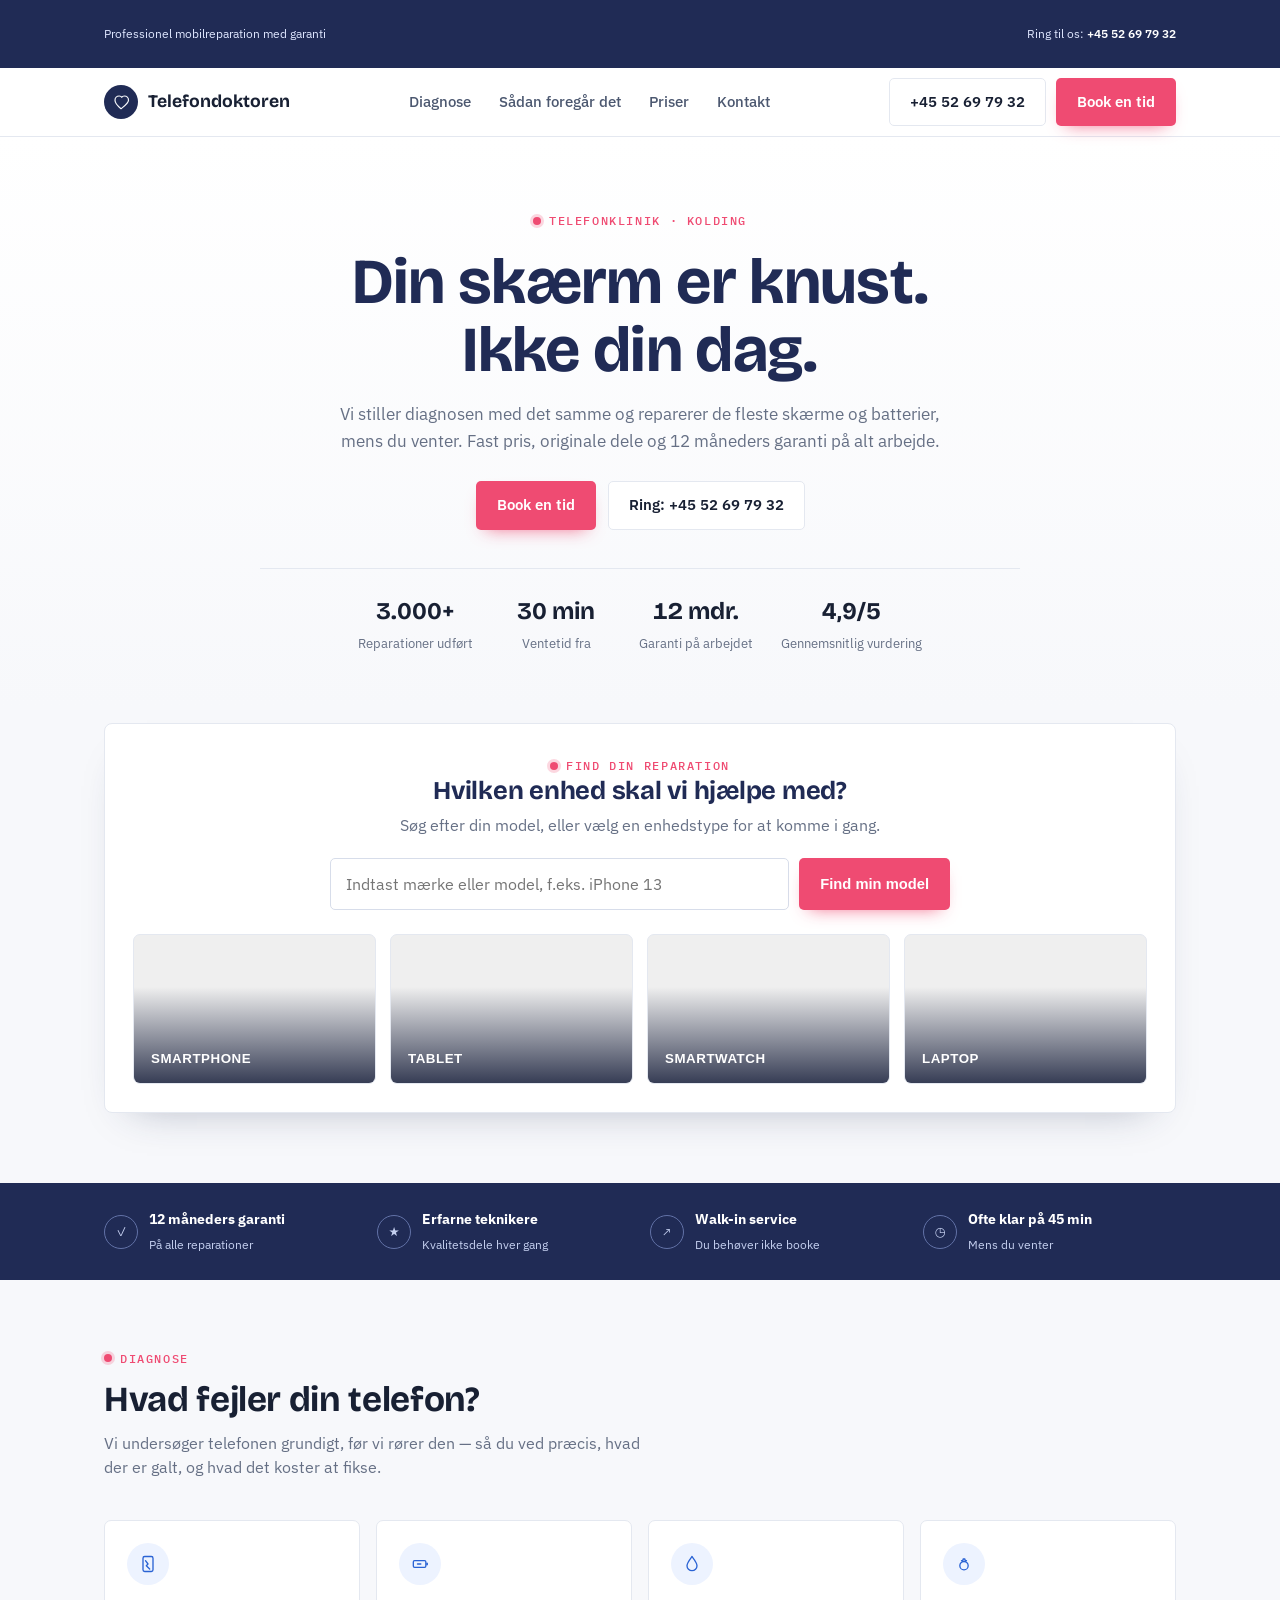
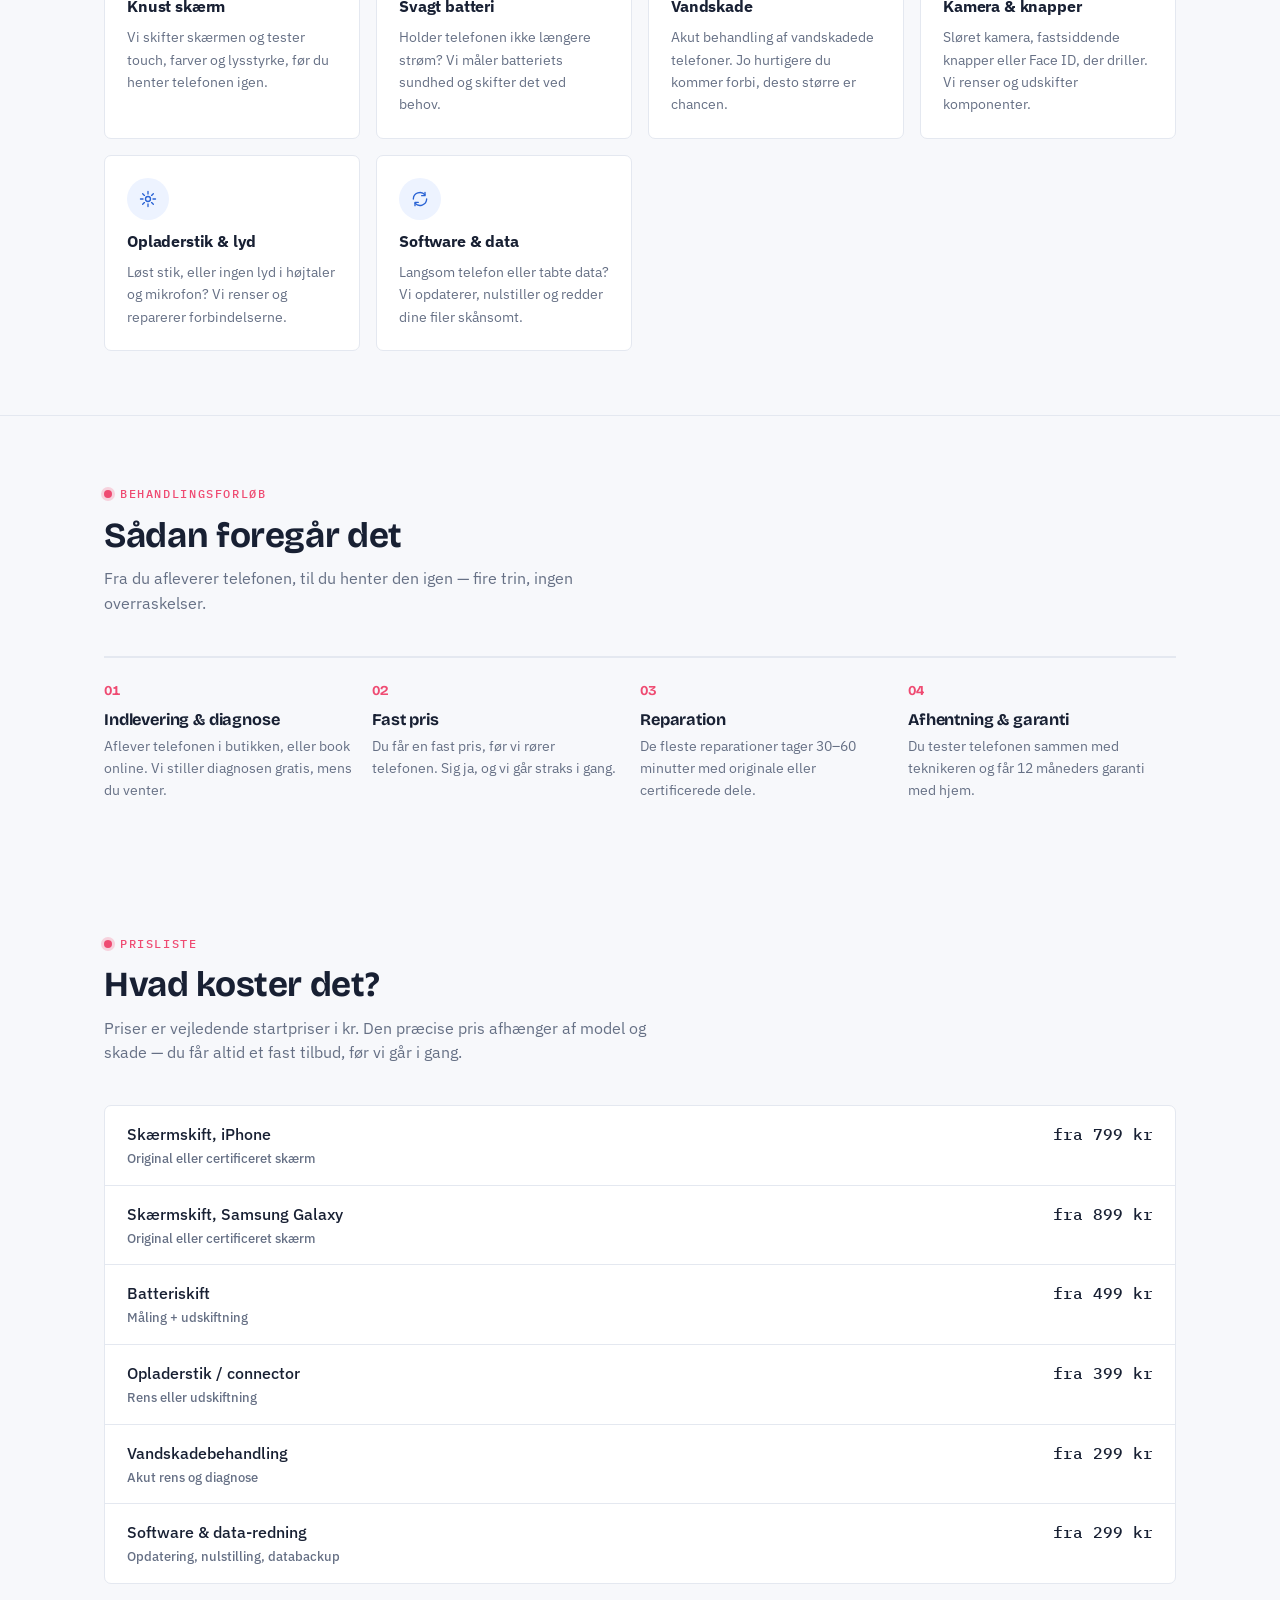
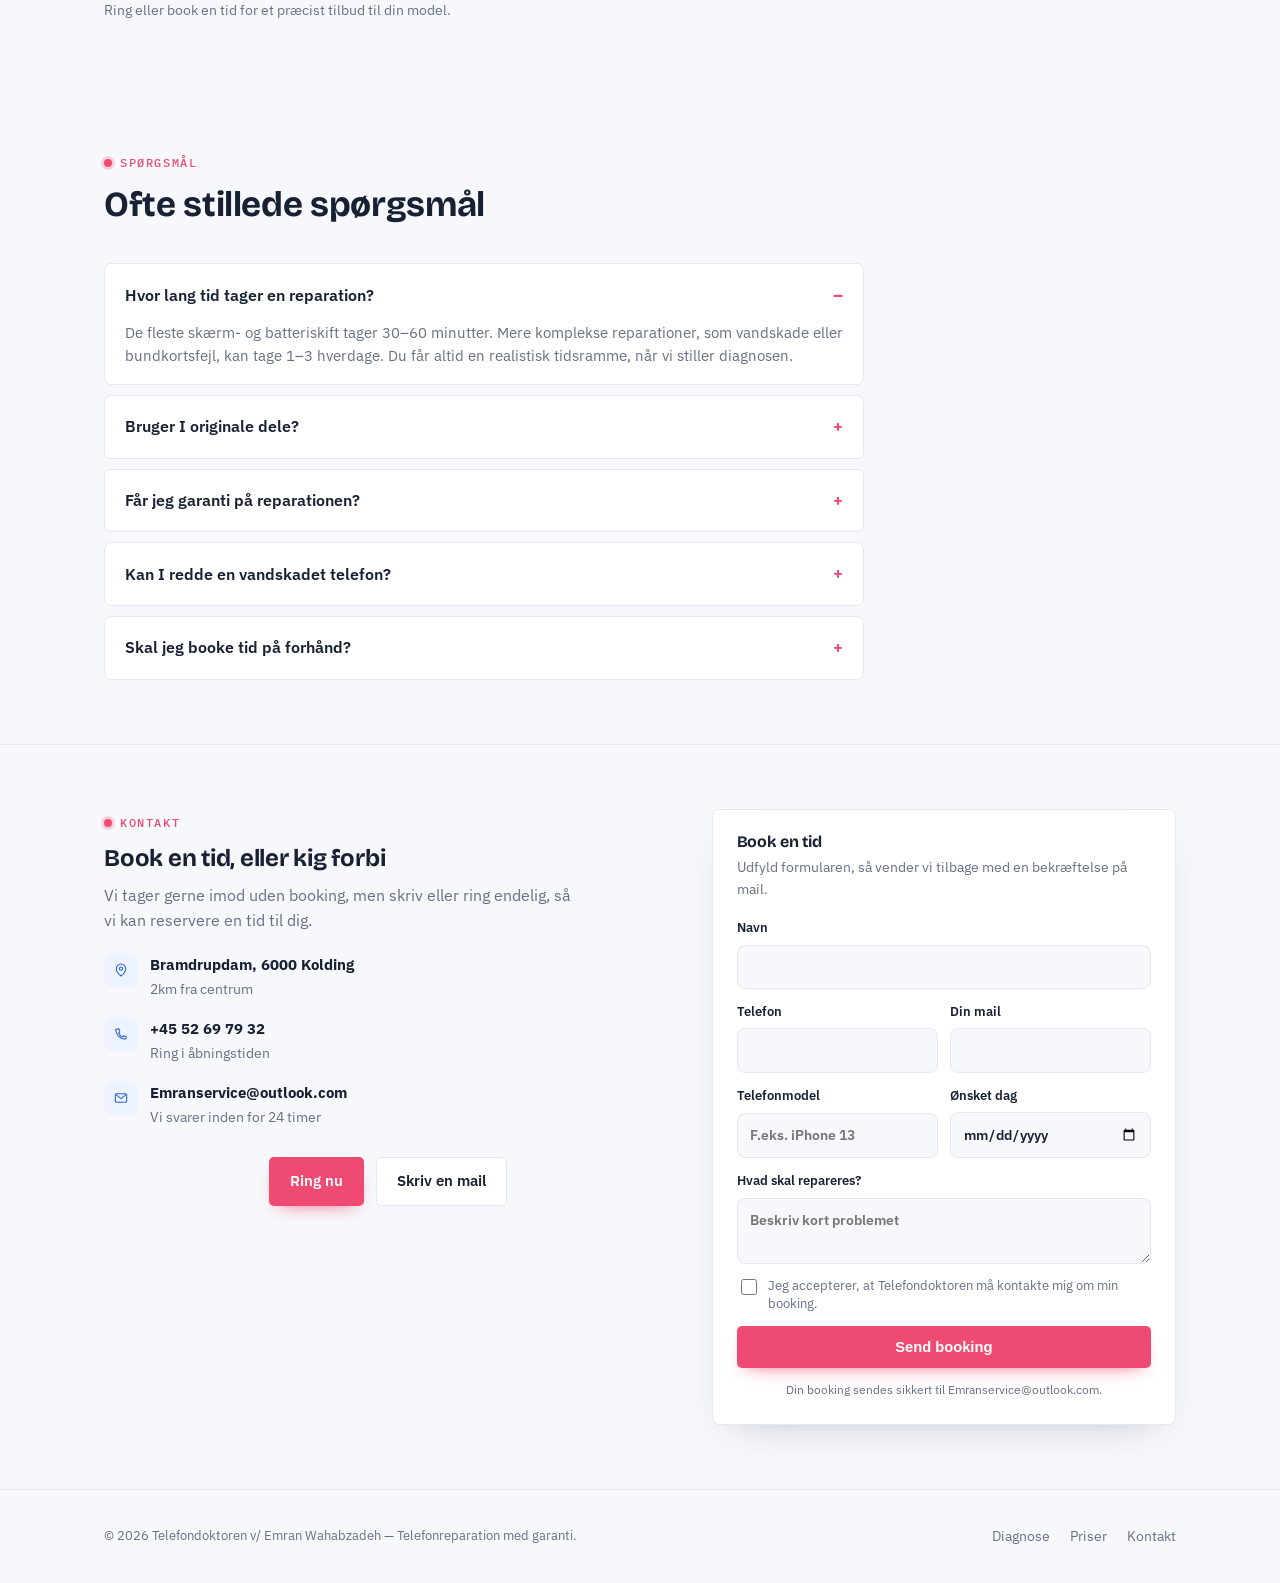
==== index.html @ 4d24a521 "Ny ændring" ====
<!doctype html>
<html lang="da">
<head>
<meta charset="UTF-8">
<meta name="viewport" content="width=device-width, initial-scale=1.0">
<title>Telefondoktoren</title>
<meta name="description" content="Telefonreparation i Kolding. Få repareret iPhone, Samsung og andre smartphones med garanti og hurtig service.">
<link rel="canonical" href="https://telefondoktoren.dk/">
<link rel="icon" type="image/svg+xml" href="/logo.svg">
<meta property="og:type" content="website">
<meta property="og:title" content="Telefondoktoren | Telefonreparation i Kolding">
<meta property="og:description" content="Hurtig og professionel telefonreparation i Kolding med garanti.">
<meta property="og:url" content="https://telefondoktoren.dk/">
<meta property="og:image" content="https://telefondoktoren.dk/logo.svg">
<script type="application/ld+json">
{
  "@context": "https://schema.org",
  "@type": "LocalBusiness",
  "name": "Telefondoktoren",
  "url": "https://telefondoktoren.dk/",
  "logo": "https://telefondoktoren.dk/logo.svg",
  "image": "https://telefondoktoren.dk/logo.svg",
  "telephone": "+45 52 69 79 32",
  "address": {
    "@type": "PostalAddress",
    "streetAddress": "Din Adresse 12",
    "postalCode": "6000",
    "addressLocality": "Kolding",
    "addressCountry": "DK"
  }
}
</script>
<style>
  @import url('https://fonts.googleapis.com/css2?family=Bricolage+Grotesque:opsz,wght@12..96,400..800&family=IBM+Plex+Sans:wght@400;500;600;700&family=IBM+Plex+Mono:wght@400;500&display=swap');

  :root{
    --paper:#F1F3EF;
    --paper-raised:#FFFFFF;
    --ink:#12181A;
    --ink-soft:#4E5B5A;
    --line:#D7DCD6;
    --accent:#D94D3A;
    --accent-ink:#FFFFFF;
    --mint:#2F7A66;
    --mint-soft:#E3EFE9;
    --shadow: 0 1px 2px rgba(18,24,26,0.06), 0 8px 24px -12px rgba(18,24,26,0.18);
  }
  @media (prefers-color-scheme: dark){
    :root:not([data-theme="light"]){
      --paper:#10151A;
      --paper-raised:#171E23;
      --ink:#ECEFEA;
      --ink-soft:#A9B3AF;
      --line:#2A3339;
      --accent:#FF6A54;
      --accent-ink:#171E23;
      --mint:#59C8A6;
      --mint-soft:#17302A;
      --shadow: 0 1px 2px rgba(0,0,0,0.3), 0 10px 28px -14px rgba(0,0,0,0.6);
    }
  }
  :root[data-theme="dark"]{
    --paper:#10151A;
    --paper-raised:#171E23;
    --ink:#ECEFEA;
    --ink-soft:#A9B3AF;
    --line:#2A3339;
    --accent:#FF6A54;
    --accent-ink:#171E23;
    --mint:#59C8A6;
    --mint-soft:#17302A;
    --shadow: 0 1px 2px rgba(0,0,0,0.3), 0 10px 28px -14px rgba(0,0,0,0.6);
  }

  *{box-sizing:border-box;}
  html, body{ margin:0; padding:0; }
  body{
    background:var(--paper);
    color:var(--ink);
    font-family:'IBM Plex Sans', system-ui, sans-serif;
    line-height:1.55;
    -webkit-font-smoothing:antialiased;
    scroll-behavior:smooth;
    overflow-x:hidden;
  }
  @media (prefers-reduced-motion: reduce){
    body{ scroll-behavior:auto; }
  }
  h1,h2,h3{
    font-family:'Bricolage Grotesque', system-ui, sans-serif;
    line-height:1.06;
    letter-spacing:-0.01em;
    text-wrap:balance;
    margin:0;
  }
  p{margin:0;}
  a{color:inherit;}
  img{max-width:100%;}
  .mono{ font-family:'IBM Plex Mono', ui-monospace, monospace; font-variant-numeric: tabular-nums; }
  .wrap{
    max-width:1120px;
    margin:0 auto;
    padding-inline:24px;
  }
  section{ scroll-margin-top: 76px; }
  .eyebrow{
    display:inline-flex;
    align-items:center;
    gap:8px;
    font-family:'IBM Plex Mono', monospace;
    font-size:0.72rem;
    letter-spacing:0.14em;
    text-transform:uppercase;
    color:var(--accent);
    font-weight:500;
  }
  .eyebrow::before{
    content:"";
    width:8px;height:8px;border-radius:50%;
    background:var(--accent);
    box-shadow:0 0 0 3px color-mix(in srgb, var(--accent) 22%, transparent);
  }

  /* ---------- header ---------- */
  .site-header{
    position:sticky;
    top:0;
    z-index:50;
    background:color-mix(in srgb, var(--paper) 86%, transparent);
    backdrop-filter:blur(10px);
    border-bottom:1px solid var(--line);
  }
  .site-header .wrap{
    display:flex;
    align-items:center;
    justify-content:space-between;
    height:68px;
    gap:16px;
  }
  .brand{
    display:flex;
    align-items:center;
    gap:10px;
    font-family:'Bricolage Grotesque', sans-serif;
    font-weight:700;
    font-size:1.1rem;
    text-decoration:none;
    color:var(--ink);
    white-space:nowrap;
  }
  .brand-mark{
    width:34px;height:34px;
    border-radius:9px;
    background:var(--ink);
    color:var(--paper);
    display:flex;align-items:center;justify-content:center;
    flex:none;
  }
  @media (prefers-color-scheme:dark){ :root:not([data-theme="light"]) .brand-mark{ background:var(--accent); color:var(--accent-ink);} }
  :root[data-theme="dark"] .brand-mark{ background:var(--accent); color:var(--accent-ink); }
  nav.primary-nav{
    display:flex;
    align-items:center;
    gap:28px;
  }
  nav.primary-nav a{
    text-decoration:none;
    font-size:0.92rem;
    font-weight:500;
    color:var(--ink-soft);
  }
  nav.primary-nav a:hover{ color:var(--ink); }
  .header-actions{ display:flex; align-items:center; gap:10px; }
  .btn{
    display:inline-flex;
    align-items:center;
    gap:8px;
    padding:10px 18px;
    border-radius:8px;
    font-weight:600;
    font-size:0.92rem;
    text-decoration:none;
    border:1px solid transparent;
    cursor:pointer;
    white-space:nowrap;
  }
  .btn:focus-visible{ outline:2px solid var(--accent); outline-offset:2px; }
  .btn-primary{ background:var(--accent); color:var(--accent-ink); }
  .btn-primary:hover{ filter:brightness(1.06); }
  .btn-ghost{ background:transparent; color:var(--ink); border-color:var(--line); }
  .btn-ghost:hover{ border-color:var(--ink-soft); }
  .menu-toggle{
    display:none;
    background:none;border:1px solid var(--line);border-radius:8px;
    width:40px;height:40px;
    align-items:center;justify-content:center;
    color:var(--ink);
    cursor:pointer;
  }

  /* ---------- hero ---------- */
  .hero{
    padding-block: 72px 56px;
  }
  .hero .wrap{
    display:grid;
    grid-template-columns: 1.1fr 0.9fr;
    gap:56px;
    align-items:center;
  }
  .hero h1{ font-size:clamp(2.1rem, 4vw + 0.8rem, 3.3rem); margin-block:16px 18px; }
  .hero .lede{ font-size:1.08rem; color:var(--ink-soft); max-width:46ch; }
  .hero-cta{ display:flex; flex-wrap:wrap; gap:12px; margin-top:26px; }
  .stat-row{
    display:flex;
    flex-wrap:wrap;
    gap:28px;
    margin-top:38px;
    padding-top:24px;
    border-top:1px solid var(--line);
  }
  .stat{ min-width:110px; }
  .stat b{
    display:block;
    font-family:'Bricolage Grotesque', sans-serif;
    font-size:1.5rem;
    font-weight:700;
  }
  .stat span{ font-size:0.82rem; color:var(--ink-soft); }

  /* ticket card */
  .ticket{
    background:var(--paper-raised);
    border:1px solid var(--line);
    border-radius:14px;
    box-shadow:var(--shadow);
    padding:22px 22px 18px;
    position:relative;
    max-width:360px;
    margin-inline:auto;
  }
  .ticket::before, .ticket::after{
    content:"";
    position:absolute;
    width:20px;height:20px;
    border-radius:50%;
    background:var(--paper);
    top:50%; transform:translateY(-50%);
  }
  .ticket::before{ left:-10px; }
  .ticket::after{ right:-10px; }
  .ticket-head{
    display:flex; justify-content:space-between; align-items:baseline;
    padding-bottom:12px; margin-bottom:14px;
    border-bottom:1px dashed var(--line);
  }
  .ticket-head b{ font-family:'Bricolage Grotesque', sans-serif; font-size:1rem; }
  .ticket-head span{ font-size:0.74rem; color:var(--ink-soft); }
  .ticket-row{
    display:flex; justify-content:space-between; gap:12px;
    padding:7px 0;
    font-size:0.88rem;
  }
  .ticket-row + .ticket-row{ border-top:1px solid var(--line); }
  .ticket-row .k{ color:var(--ink-soft); }
  .ticket-row .v{ font-weight:600; text-align:right; }
  .status-pill{
    display:inline-flex; align-items:center; gap:6px;
    background:var(--mint-soft); color:var(--mint);
    padding:3px 10px; border-radius:999px;
    font-size:0.78rem; font-weight:600;
  }
  .status-pill::before{ content:""; width:6px;height:6px;border-radius:50%;background:var(--mint); }
  .ticket-price{
    margin-top:14px; padding-top:14px; border-top:1px solid var(--line);
    display:flex; justify-content:space-between; align-items:baseline;
  }
  .ticket-price b{ font-size:1.4rem; font-family:'IBM Plex Mono', monospace; }

  .pulse-divider{ display:block; width:100%; height:40px; margin-block:8px; color:var(--line); }
  .pulse-divider path{ stroke:var(--accent); }
  @media (prefers-reduced-motion: no-preference){
    .pulse-divider path{
      stroke-dasharray: 900;
      stroke-dashoffset: 900;
      animation: draw 2.2s ease-out forwards;
    }
  }
  @keyframes draw{ to{ stroke-dashoffset:0; } }

  /* ---------- generic section chrome ---------- */
  .section-head{
    max-width:56ch;
    margin-bottom:40px;
  }
  .section-head h2{ font-size:clamp(1.6rem, 2vw + 1rem, 2.2rem); margin-top:12px; }
  .section-head p{ color:var(--ink-soft); margin-top:12px; font-size:1rem; }
  section{ padding-block:64px; }
  .band{ border-top:1px solid var(--line); }

  /* ---------- services ---------- */
  .service-grid{
    display:grid;
    grid-template-columns:repeat(auto-fill, minmax(240px, 1fr));
    gap:16px;
  }
  .service-card{
    background:var(--paper-raised);
    border:1px solid var(--line);
    border-radius:12px;
    padding:22px;
    display:flex;
    flex-direction:column;
    gap:12px;
  }
  .service-icon{
    width:42px;height:42px;
    border-radius:10px;
    background:var(--mint-soft);
    color:var(--mint);
    display:flex;align-items:center;justify-content:center;
    flex:none;
  }
  .service-card h3{ font-size:1.02rem; font-weight:700; font-family:'IBM Plex Sans', sans-serif;}
  .service-card p{ font-size:0.9rem; color:var(--ink-soft); }

  /* ---------- process ---------- */
  .process-list{
    display:grid;
    grid-template-columns:repeat(4, 1fr);
    gap:0;
    counter-reset:step;
  }
  .process-step{
    padding:22px 20px 0 0;
    border-top:2px solid var(--line);
    position:relative;
  }
  .process-step .num{
    font-family:'Bricolage Grotesque', sans-serif;
    font-size:0.85rem;
    color:var(--accent);
    font-weight:700;
    display:block;
    margin-bottom:10px;
  }
  .process-step h3{ font-size:1.02rem; margin-bottom:8px; }
  .process-step p{ font-size:0.88rem; color:var(--ink-soft); }

  /* ---------- pricing ---------- */
  .price-table{
    background:var(--paper-raised);
    border:1px solid var(--line);
    border-radius:14px;
    overflow:hidden;
  }
  .price-table .row{
    display:flex; justify-content:space-between; gap:16px;
    padding:16px 22px;
    align-items:baseline;
  }
  .price-table .row + .row{ border-top:1px solid var(--line); }
  .price-table .row .label{ font-weight:500; }
  .price-table .row .sub{ display:block; font-size:0.8rem; color:var(--ink-soft); margin-top:2px; }
  .price-table .row .price{ font-family:'IBM Plex Mono', monospace; font-weight:500; white-space:nowrap; }
  .price-note{ font-size:0.86rem; color:var(--ink-soft); margin-top:16px; }

  /* ---------- reviews ---------- */
  .review-grid{
    display:grid;
    grid-template-columns:repeat(auto-fit, minmax(260px, 1fr));
    gap:16px;
  }
  .review-card{
    background:var(--paper-raised);
    border:1px solid var(--line);
    border-left:3px solid var(--accent);
    border-radius:10px;
    padding:20px;
  }
  .review-stars{ color:var(--accent); font-size:0.85rem; letter-spacing:2px; margin-bottom:10px; }
  .review-card p.quote{ font-size:0.95rem; }
  .review-by{ display:block; margin-top:14px; font-size:0.82rem; color:var(--ink-soft); font-family:'IBM Plex Mono', monospace; }

  /* ---------- faq ---------- */
  .faq-list{ display:flex; flex-direction:column; gap:10px; max-width:760px; }
  details{
    background:var(--paper-raised);
    border:1px solid var(--line);
    border-radius:10px;
    padding:16px 20px;
  }
  summary{
    cursor:pointer;
    font-weight:600;
    list-style:none;
    display:flex;
    justify-content:space-between;
    align-items:center;
    gap:12px;
  }
  summary::-webkit-details-marker{ display:none; }
  summary::after{
    content:"+";
    font-family:'Bricolage Grotesque', sans-serif;
    font-size:1.2rem;
    color:var(--accent);
    flex:none;
  }
  details[open] summary::after{ content:"–"; }
  details p{ margin-top:12px; color:var(--ink-soft); font-size:0.92rem; }

  /* ---------- contact ---------- */
  .contact-grid{
    display:grid;
    grid-template-columns:1.1fr 0.9fr;
    gap:40px;
  }
  .info-list{ display:flex; flex-direction:column; gap:16px; margin-top:20px; }
  .info-item{ display:flex; gap:12px; align-items:flex-start; }
  .info-item .ico{ width:34px;height:34px;border-radius:8px;background:var(--mint-soft);color:var(--mint);display:flex;align-items:center;justify-content:center;flex:none; }
  .info-item b{ display:block; font-size:0.94rem; }
  .info-item span{ font-size:0.88rem; color:var(--ink-soft); }
  .hours-card{
    background:var(--paper-raised);
    border:1px solid var(--line);
    border-radius:14px;
    padding:24px;
  }
  .hours-card h3{ font-size:1rem; margin-bottom:16px; }
  .hours-row{ display:flex; justify-content:space-between; padding:8px 0; font-size:0.92rem; }
  .hours-row + .hours-row{ border-top:1px solid var(--line); }
  .hours-row .d{ color:var(--ink-soft); }
  .hours-row .t{ font-family:'IBM Plex Mono', monospace; }
  .booking-card{
    background:var(--paper-raised);
    border:1px solid var(--line);
    border-radius:14px;
    padding:24px;
    box-shadow:var(--shadow);
  }
  .booking-card h3{ font-size:1rem; margin-bottom:6px; }
  .booking-card > p{ color:var(--ink-soft); font-size:0.88rem; margin-bottom:18px; }
  .booking-form{ display:grid; gap:13px; }
  .booking-form label{ display:grid; gap:6px; font-size:0.82rem; font-weight:600; }
  .booking-form input,
  .booking-form select,
  .booking-form textarea{
    width:100%;
    border:1px solid var(--line);
    border-radius:8px;
    background:var(--paper);
    color:var(--ink);
    font:inherit;
    font-size:0.9rem;
    padding:10px 12px;
  }d
  .booking-form textarea{ min-height:82px; resize:vertical; }
  .booking-form input:focus,
  .booking-form select:focus,
  .booking-form textarea:focus{ outline:2px solid var(--accent); outline-offset:1px; }
  .booking-form .form-row{ display:grid; grid-template-columns:1fr 1fr; gap:12px; }
  .booking-form .consent{ display:flex; grid-template-columns:none; align-items:flex-start; gap:8px; font-weight:400; color:var(--ink-soft); line-height:1.35; }
  .booking-form .consent input{ width:16px; height:16px; margin-top:2px; flex:none; accent-color:var(--accent); }
  .booking-form .btn{ justify-content:center; width:100%; }
  .booking-note{ font-size:0.76rem; color:var(--ink-soft); text-align:center; }

  /* ---------- footer ---------- */
  .site-footer{
    border-top:1px solid var(--line);
    padding-block:36px;
  }
  .site-footer .wrap{
    display:flex; justify-content:space-between; align-items:center; gap:16px; flex-wrap:wrap;
  }
  .footer-note{ font-size:0.82rem; color:var(--ink-soft); }
  .footer-links{ display:flex; gap:20px; }
  .footer-links a{ font-size:0.85rem; text-decoration:none; color:var(--ink-soft); }
  .footer-links a:hover{ color:var(--ink); }

  /* ---------- responsive ---------- */
  @media (max-width: 880px){
    nav.primary-nav{ display:none; }
    .menu-toggle{ display:flex; }
    .header-actions .btn-ghost{ display:none; }
    .hero .wrap{ grid-template-columns:1fr; }
    .ticket{ max-width:420px; }
    .process-list{ grid-template-columns:repeat(2, 1fr); gap:28px 20px; }
    .contact-grid{ grid-template-columns:1fr; }
  }
  @media (max-width: 520px){
    .process-list{ grid-template-columns:1fr; }
    .stat-row{ gap:20px; }
    .site-header .wrap{ height:60px; }
    .booking-form .form-row{ grid-template-columns:1fr; }
  }

  .mobile-nav{
    display:none;
    flex-direction:column;
    gap:2px;
    border-top:1px solid var(--line);
    background:var(--paper);
  }
  .mobile-nav.open{ display:flex; }
  .mobile-nav a{
    padding:14px 24px;
    text-decoration:none;
    color:var(--ink);
    font-weight:500;
    border-bottom:1px solid var(--line);
  }
  .mobile-nav .btn{ margin:14px 24px; justify-content:center; }

  /* ---------- repair-shop visual direction ---------- */
  :root{
    --paper:#f7f8fb;
    --paper-raised:#ffffff;
    --ink:#182033;
    --ink-soft:#667085;
    --line:#e4e8f0;
    --accent:#ef4b72;
    --accent-ink:#ffffff;
    --mint:#2a63d4;
    --mint-soft:#edf3ff;
    --shadow:0 16px 40px -24px rgba(34,47,82,.34);
  }
  .site-header{ background:rgba(255,255,255,.94); }
  .topbar{
    background:#202b55;
    color:#dfe7ff;
    font-size:.78rem;
  }
  .topbar .wrap{ display:flex; justify-content:space-between; gap:16px; padding-block:8px; }
  .topbar a{ color:#fff; text-decoration:none; font-weight:600; }
  .brand-mark{ background:#202b55; border-radius:50%; }
  nav.primary-nav a{ color:#4c5870; }
  nav.primary-nav a:hover{ color:var(--accent); }
  .hero{ padding-block:70px 52px; background:linear-gradient(180deg,#fff 0%,#f7f8fb 100%); }
  .hero .wrap{ grid-template-columns:1fr; text-align:center; gap:28px; }
  .hero h1{ max-width:760px; margin:16px auto 18px; font-size:clamp(2.3rem,5vw,4.35rem); color:#202b55; }
  .hero .lede{ margin-inline:auto; max-width:60ch; }
  .hero-cta{ justify-content:center; }
  .hero .ticket{ display:none; }
  .hero .stat-row{ justify-content:center; max-width:760px; margin-inline:auto; }
  .eyebrow{ color:var(--accent); }
  .eyebrow::before{ background:var(--accent); }
  .btn{ border-radius:5px; padding:12px 20px; }
  .btn-primary{ background:var(--accent); box-shadow:0 8px 18px -10px rgba(239,75,114,.9); }
  .btn-ghost{ background:#fff; }
  .pulse-divider{ display:none; }
  .device-finder{ padding-block:16px 70px; background:#f7f8fb; }
  .finder-panel{ background:#fff; border:1px solid var(--line); border-radius:8px; box-shadow:0 20px 42px -28px rgba(34,47,82,.38); padding:28px; text-align:center; }
  .finder-panel h2{ color:#202b55; font-size:clamp(1.6rem,2vw,2.2rem); }
  .finder-panel p{ color:var(--ink-soft); margin:9px auto 20px; }
  .finder-search{ display:flex; max-width:620px; margin:auto; gap:10px; }
  .finder-search input{ flex:1; border:1px solid #d7ddea; border-radius:5px; padding:13px 15px; font:inherit; color:var(--ink); }
  .finder-search input:focus{ outline:2px solid var(--accent); outline-offset:1px; }
  .category-grid{ display:grid; grid-template-columns:repeat(4,1fr); gap:14px; margin-top:24px; }
  .category-card{ min-height:150px; border:1px solid var(--line); border-radius:7px; overflow:hidden; position:relative; display:flex; align-items:flex-end; padding:17px; text-align:left; color:#fff; background-size:cover; background-position:center; }
  .category-card::after{ content:""; position:absolute; inset:35% 0 0; background:linear-gradient(transparent,rgba(14,22,51,.82)); pointer-events:none; }
  .category-card span{ position:relative; z-index:1; font-weight:700; letter-spacing:.04em; }
  .category-card:nth-child(1){ background-image:url('https://images.unsplash.com/photo-1511707171634-5f897ff02aa9?auto=format&fit=crop&w=700&q=80'); }
  .category-card:nth-child(2){ background-image:url('https://images.unsplash.com/photo-1544244015-0df4b3ffc6b0?auto=format&fit=crop&w=700&q=80'); }
  .category-card:nth-child(3){ background-image:url('https://images.unsplash.com/photo-1523275335684-37898b6baf30?auto=format&fit=crop&w=700&q=80'); }
  .category-card:nth-child(4){ background-image:url('https://images.unsplash.com/photo-1593642632823-8f785ba67e45?auto=format&fit=crop&w=700&q=80'); }
  .model-options{ display:none; margin-top:24px; padding-top:22px; border-top:1px solid var(--line); text-align:left; }
  .model-options.open{ display:block; }
  .model-options h3{ color:#202b55; font-size:1.05rem; margin-bottom:12px; }
  .model-buttons{ display:grid; grid-template-columns:repeat(auto-fill,minmax(170px,1fr)); gap:12px; }
  .model-button{ appearance:none; -webkit-appearance:none; border:1px solid #c8d2e3; background:#fff; color:#182033; -webkit-text-fill-color:#182033; border-radius:7px; padding:0; font:inherit; font-size:.9rem; font-weight:600; line-height:1.3; text-align:left; cursor:pointer; opacity:1; overflow:hidden; }
  .model-button img{ display:block; width:100%; height:135px; object-fit:contain; background:#f3f5f8; padding:12px; }
  .model-button-label{ display:block; padding:11px 12px 12px; }
  .model-button-label small{ display:block; color:#667085; -webkit-text-fill-color:#667085; font-size:.75rem; font-weight:400; margin-top:3px; }
  .model-button:hover,.model-button:focus-visible{ border-color:var(--accent); color:#c52d55; -webkit-text-fill-color:#c52d55; outline:2px solid color-mix(in srgb, var(--accent) 22%, transparent); outline-offset:1px; }
  .model-button:hover img,.model-button:focus-visible img{ background:#fff0f3; }
  .finder-message{ display:none; color:var(--accent); font-size:.86rem; margin-top:12px; }
  .finder-message.open{ display:block; }
  .repair-options{ display:none; margin-top:28px; padding-top:24px; border-top:1px solid var(--line); text-align:left; }
  .repair-options.open{ display:block; }
  .repair-options-head{ display:flex; justify-content:space-between; align-items:end; gap:16px; margin-bottom:14px; }
  .repair-options h3{ color:#202b55; font-size:1.2rem; margin:0; }
  .repair-options-intro{ color:var(--ink-soft); font-size:.86rem; margin-top:4px; }
  .back-to-models{ border:0; background:none; color:var(--mint); cursor:pointer; font:inherit; font-size:.82rem; font-weight:600; padding:6px 0; }
  .repair-list{ display:grid; grid-template-columns:repeat(2,minmax(0,1fr)); gap:12px; }
  .repair-option{ appearance:none; -webkit-appearance:none; border:1px solid var(--line); border-radius:7px; background:#fff; color:var(--ink); padding:16px; text-align:left; cursor:pointer; box-shadow:0 5px 18px -16px rgba(34,47,82,.5); }
  .repair-option:hover,.repair-option:focus-visible{ border-color:var(--mint); outline:2px solid color-mix(in srgb,var(--mint) 20%,transparent); outline-offset:1px; }
  .repair-option-top{ display:flex; justify-content:space-between; align-items:start; gap:10px; }
  .repair-option strong{ font-size:.96rem; }
  .repair-price{ background:#edf3ff; color:#2470ba; border-radius:5px; padding:4px 8px; font-family:'IBM Plex Mono',monospace; font-size:.78rem; font-weight:600; white-space:nowrap; }
  .repair-time{ display:block; color:#2470ba; font-size:.7rem; font-weight:600; letter-spacing:.04em; margin-top:5px; text-transform:uppercase; }
  .repair-option p{ color:var(--ink-soft); font-size:.82rem; line-height:1.4; margin-top:10px; }
  .repair-option small{ color:var(--mint); display:block; font-size:.76rem; font-weight:600; margin-top:12px; }
  .repair-detail{ display:none; margin-top:28px; border-top:1px solid var(--line); padding-top:28px; }
  .repair-detail.open{ display:block; }
  .repair-detail-card{ display:grid; grid-template-columns:1.2fr .8fr; gap:28px; background:#fff; border:1px solid var(--line); border-radius:8px; padding:24px; }
  .repair-detail h3{ color:#202b55; font-size:clamp(1.5rem,2vw,2rem); margin:0 0 8px; }
  .repair-detail p{ color:var(--ink-soft); max-width:58ch; }
  .repair-detail-meta{ display:flex; flex-wrap:wrap; gap:10px; margin:18px 0; }
  .repair-detail-meta span{ background:#edf3ff; color:#2470ba; border-radius:5px; padding:7px 10px; font-size:.8rem; font-weight:600; }
  .repair-detail-aside{ border-left:1px solid var(--line); padding-left:24px; display:flex; flex-direction:column; justify-content:center; gap:12px; }
  .repair-detail-price{ color:#202b55; font-family:'IBM Plex Mono',monospace; font-size:1.35rem; font-weight:600; }
  .repair-detail .btn{ justify-content:center; }
  .repair-detail-back{ border:0; background:none; color:var(--mint); cursor:pointer; font:inherit; font-size:.82rem; font-weight:600; padding:0; text-align:left; }
  @media (max-width:700px){ .repair-detail-card{ grid-template-columns:1fr; } .repair-detail-aside{ border-left:0; border-top:1px solid var(--line); padding:18px 0 0; } }
  @media (max-width:700px){ .repair-list{ grid-template-columns:1fr; } .repair-options-head{ align-items:start; flex-direction:column; gap:4px; } }
  .service-card,.review-card,.hours-card,.booking-card,.price-table,details{ border-radius:7px; }
  .service-card{ box-shadow:none; }
  .service-icon{ border-radius:50%; }
  .trust-strip{ background:#202b55; color:#fff; padding-block:25px; }
  .trust-strip .wrap{ display:grid; grid-template-columns:repeat(4,1fr); gap:20px; }
  .trust-item{ display:flex; gap:11px; align-items:center; }
  .trust-item strong{ display:block; font-size:.9rem; }
  .trust-item span{ color:#c5d0f0; font-size:.78rem; }
  .trust-icon{ width:34px; height:34px; border:1px solid #6272a7; border-radius:50%; display:grid; place-items:center; color:#fff; flex:none; }
  @media (max-width:700px){
    .topbar .wrap{ flex-wrap:wrap; justify-content:center; }
    .finder-search{ flex-direction:column; }
    .category-grid{ grid-template-columns:repeat(2,1fr); }
    .trust-strip .wrap{ grid-template-columns:repeat(2,1fr); }
  }
  @media (prefers-color-scheme:dark){
    :root:not([data-theme="light"]){
      --paper:#f7f8fb;
      --paper-raised:#ffffff;
      --ink:#182033;
      --ink-soft:#667085;
      --line:#e4e8f0;
      --accent:#ef4b72;
      --accent-ink:#ffffff;
      --mint:#2a63d4;
      --mint-soft:#edf3ff;
      --shadow:0 16px 40px -24px rgba(34,47,82,.34);
    }
  }
  .intro-screen{ position:fixed; inset:0; z-index:100; display:grid; place-items:center; background:#202b55; color:#fff; transform:translateX(0); transition:transform .9s cubic-bezier(.77,0,.18,1); }
  .intro-screen.is-hidden{ transform:translateX(-100%); pointer-events:none; }
  .intro-content{ text-align:center; padding:24px; animation:intro-rise .8s ease both; }
  .intro-mark{ width:68px; height:68px; margin:0 auto 22px; display:grid; place-items:center; border-radius:50%; background:var(--pink); color:#fff; box-shadow:0 0 0 10px rgba(239,75,114,.14); }
  .intro-content h1{ color:#fff; font-size:clamp(2rem,5vw,3.8rem); margin:0; }
  .intro-content p{ color:#dfe7ff; margin:12px 0 28px; font-size:1rem; }
  .intro-line{ width:96px; height:3px; margin:auto; border-radius:3px; background:var(--pink); animation:intro-line 1.7s ease-in-out infinite; }
  .intro-skip{ position:absolute; right:24px; bottom:22px; border:1px solid rgba(255,255,255,.35); border-radius:5px; background:transparent; color:#fff; padding:9px 13px; font:inherit; font-size:.8rem; cursor:pointer; }
  .intro-skip:hover,.intro-skip:focus-visible{ border-color:#fff; outline:2px solid rgba(255,255,255,.3); outline-offset:2px; }
  @keyframes intro-rise{ from{ opacity:0; transform:translateY(18px); } to{ opacity:1; transform:translateY(0); } }
  @keyframes intro-line{ 0%,100%{ transform:scaleX(.6); opacity:.6; } 50%{ transform:scaleX(1); opacity:1; } }
  @media (prefers-reduced-motion:reduce){ .intro-screen{ transition:none; } .intro-content,.intro-line{ animation:none; } }
</style>
</head>
<body>

<div class="intro-screen" id="introScreen" role="dialog" aria-label="Velkommen til Telefondoktoren">
  <div class="intro-content">
    <div class="intro-mark" aria-hidden="true"><svg width="32" height="32" viewBox="0 0 24 24" fill="none"><path d="M12 21c-4-3.2-8-7.1-8-11.2C4 6.6 6.5 4 9.6 4c1.6 0 2.9.8 3.4 1.8C13.5 4.8 14.8 4 16.4 4 19.5 4 22 6.6 22 9.8 22 13.9 16 17.8 12 21Z" stroke="currentColor" stroke-width="1.6" stroke-linejoin="round"/></svg></div>
    <h1>Telefondoktoren</h1>
    <p>Din lokale mobilreparation i Kolding</p>
    <div class="intro-line" aria-hidden="true"></div>
  </div>
  <button class="intro-skip" id="introSkip" type="button">Spring intro over</button>
</div>

<header class="site-header">
  <div class="topbar"><div class="wrap"><span>Professionel mobilreparation med garanti</span><span>Ring til os: <a href="tel:+4552697932">+45 52 69 79 32</a></span></div></div>
  <div class="wrap">
    <a href="#top" class="brand">
      <span class="brand-mark" aria-hidden="true">
        <svg width="18" height="18" viewBox="0 0 24 24" fill="none"><path d="M12 21c-4-3.2-8-7.1-8-11.2C4 6.6 6.5 4 9.6 4c1.6 0 2.9.8 3.4 1.8C13.5 4.8 14.8 4 16.4 4 19.5 4 22 6.6 22 9.8 22 13.9 16 17.8 12 21Z" stroke="currentColor" stroke-width="1.6" stroke-linejoin="round"/></svg>
      </span>
      Telefondoktoren
    </a>
    <nav class="primary-nav" aria-label="Hovedmenu">
      <a href="#diagnose">Diagnose</a>
      <a href="#proces">Sådan foregår det</a>
      <a href="#priser">Priser</a>
      <a href="#kontakt">Kontakt</a>
    </nav>
    <div class="header-actions">
      <a href="tel:+4552697932" class="btn btn-ghost">+45 52 69 79 32</a>
      <a href="#kontakt" class="btn btn-primary">Book en tid</a>
      <button class="menu-toggle" id="menuToggle" aria-expanded="false" aria-controls="mobileNav" aria-label="Åbn menu">
        <svg width="18" height="18" viewBox="0 0 24 24" fill="none"><path d="M3 6h18M3 12h18M3 18h18" stroke="currentColor" stroke-width="2" stroke-linecap="round"/></svg>
      </button>
    </div>
  </div>
  <div class="mobile-nav" id="mobileNav">
    <a href="#diagnose">Diagnose</a>
    <a href="#proces">Sådan foregår det</a>
    <a href="#priser">Priser</a>
    <a href="#kontakt">Kontakt</a>
    <a href="#kontakt" class="btn btn-primary">Book en tid</a>
  </div>
</header>

<main id="top">
  <section class="hero">
    <div class="wrap">
      <div>
        <span class="eyebrow">Telefonklinik &middot; Kolding</span>
        <h1>Din skærm er knust.<br>Ikke din dag.</h1>
        <p class="lede">Vi stiller diagnosen med det samme og reparerer de fleste skærme og batterier, mens du venter. Fast pris, originale dele og 12 måneders garanti på alt arbejde.</p>
        <div class="hero-cta">
          <a href="#kontakt" class="btn btn-primary">Book en tid</a>
          <a href="tel:+4552697932" class="btn btn-ghost">Ring: +45 52 69 79 32</a>
        </div>
        <div class="stat-row">
          <div class="stat"><b class="mono">3.000+</b><span>Reparationer udført</span></div>
          <div class="stat"><b class="mono">30 min</b><span>Ventetid fra</span></div>
          <div class="stat"><b class="mono">12 mdr.</b><span>Garanti på arbejdet</span></div>
          <div class="stat"><b class="mono">4,9/5</b><span>Gennemsnitlig vurdering</span></div>
        </div>
      </div>

      <div class="ticket" aria-hidden="true">
        <div class="ticket-head">
          <b>Reparationsseddel</b>
          <span class="mono">#0148</span>
        </div>
        <div class="ticket-row"><span class="k">Model</span><span class="v">iPhone 13</span></div>
        <div class="ticket-row"><span class="k">Fejl</span><span class="v">Knust skærm</span></div>
        <div class="ticket-row"><span class="k">Status</span><span class="v"><span class="status-pill">Under behandling</span></span></div>
        <div class="ticket-row"><span class="k">Anslået tid</span><span class="v mono">45 min</span></div>
        <div class="ticket-price">
          <span class="k" style="color:var(--ink-soft); font-size:0.85rem;">Fast pris</span>
          <b class="mono">799 kr</b>
        </div>
      </div>
    </div>
  </section>

  <section class="device-finder" aria-labelledby="finder-title">
    <div class="wrap">
      <div class="finder-panel">
        <span class="eyebrow">Find din reparation</span>
        <h2 id="finder-title">Hvilken enhed skal vi hjælpe med?</h2>
        <p>Søg efter din model, eller vælg en enhedstype for at komme i gang.</p>
        <form class="finder-search" action="#kontakt">
          <input type="search" placeholder="Indtast mærke eller model, f.eks. iPhone 13" aria-label="Søg efter telefonmodel">
          <button class="btn btn-primary" type="submit">Find min model</button>
        </form>
        <div class="category-grid" aria-label="Vælg enhedstype">
          <button class="category-card" type="button" data-device="smartphone"><span>SMARTPHONE</span></button>
          <button class="category-card" type="button" data-device="tablet"><span>TABLET</span></button>
          <button class="category-card" type="button" data-device="smartwatch"><span>SMARTWATCH</span></button>
          <button class="category-card" type="button" data-device="laptop"><span>LAPTOP</span></button>
        </div>
        <div class="model-options" id="modelOptions" aria-live="polite">
          <h3 id="modelOptionsTitle">Vælg din model</h3>
          <div class="model-buttons" id="modelButtons"></div>
        </div>
        <div class="repair-options" id="repairOptions" aria-live="polite">
          <div class="repair-options-head">
            <div><h3 id="repairOptionsTitle">Hvad skal repareres?</h3><p class="repair-options-intro" id="repairOptionsIntro"></p></div>
            <button class="back-to-models" id="backToModels" type="button">← Skift model</button>
          </div>
          <div class="repair-list" id="repairList"></div>
        </div>
        <div class="repair-detail" id="repairDetail" aria-live="polite">
          <div class="repair-detail-card">
            <div>
              <button class="repair-detail-back" id="repairDetailBack" type="button">← Tilbage til reparationer</button>
              <h3 id="repairDetailTitle"></h3>
              <p id="repairDetailDescription"></p>
              <div class="repair-detail-meta"><span id="repairDetailTime"></span><span>Garanti på arbejdet</span></div>
            </div>
            <div class="repair-detail-aside">
              <span class="repair-detail-price" id="repairDetailPrice"></span>
              <button class="btn btn-primary" id="repairDetailBook" type="button">Book denne reparation</button>
            </div>
          </div>
        </div>
        <p class="finder-message" id="finderMessage">Vi fandt ikke modellen. Vælg en enhedstype eller skriv den i bookingformularen.</p>
      </div>
    </div>
  </section>

  <section class="trust-strip" aria-label="Fordele">
    <div class="wrap">
      <div class="trust-item"><span class="trust-icon">✓</span><div><strong>12 måneders garanti</strong><span>På alle reparationer</span></div></div>
      <div class="trust-item"><span class="trust-icon">★</span><div><strong>Erfarne teknikere</strong><span>Kvalitetsdele hver gang</span></div></div>
      <div class="trust-item"><span class="trust-icon">↗</span><div><strong>Walk-in service</strong><span>Du behøver ikke booke</span></div></div>
      <div class="trust-item"><span class="trust-icon">◷</span><div><strong>Ofte klar på 45 min</strong><span>Mens du venter</span></div></div>
    </div>
  </section>

  <svg class="pulse-divider" viewBox="0 0 1200 40" preserveAspectRatio="none" aria-hidden="true">
    <path d="M0 20 H420 L440 6 L460 34 L480 20 H520 L534 2 L548 38 L562 20 H1200" fill="none" stroke-width="2" stroke-linecap="round" stroke-linejoin="round"/>
  </svg>

  <section id="diagnose">
    <div class="wrap">
      <div class="section-head">
        <span class="eyebrow">Diagnose</span>
        <h2>Hvad fejler din telefon?</h2>
        <p>Vi undersøger telefonen grundigt, før vi rører den — så du ved præcis, hvad der er galt, og hvad det koster at fikse.</p>
      </div>
      <div class="service-grid">
        <div class="service-card">
          <div class="service-icon" aria-hidden="true">
            <svg width="20" height="20" viewBox="0 0 24 24" fill="none"><rect x="6" y="3" width="12" height="18" rx="2" stroke="currentColor" stroke-width="1.6"/><path d="M9 8l3 4-2 2 4 4" stroke="currentColor" stroke-width="1.6" stroke-linecap="round" stroke-linejoin="round"/></svg>
          </div>
          <h3>Knust skærm</h3>
          <p>Vi skifter skærmen og tester touch, farver og lysstyrke, før du henter telefonen igen.</p>
        </div>
        <div class="service-card">
          <div class="service-icon" aria-hidden="true">
            <svg width="20" height="20" viewBox="0 0 24 24" fill="none"><rect x="4" y="8" width="15" height="8" rx="1.5" stroke="currentColor" stroke-width="1.6"/><rect x="19.5" y="10.5" width="2" height="3" fill="currentColor"/><path d="M9 12h4" stroke="currentColor" stroke-width="1.6" stroke-linecap="round"/></svg>
          </div>
          <h3>Svagt batteri</h3>
          <p>Holder telefonen ikke længere strøm? Vi måler batteriets sundhed og skifter det ved behov.</p>
        </div>
        <div class="service-card">
          <div class="service-icon" aria-hidden="true">
            <svg width="20" height="20" viewBox="0 0 24 24" fill="none"><path d="M12 3c3 4 6 7.8 6 11a6 6 0 1 1-12 0c0-3.2 3-7 6-11Z" stroke="currentColor" stroke-width="1.6" stroke-linejoin="round"/></svg>
          </div>
          <h3>Vandskade</h3>
          <p>Akut behandling af vandskadede telefoner. Jo hurtigere du kommer forbi, desto større er chancen.</p>
        </div>
        <div class="service-card">
          <div class="service-icon" aria-hidden="true">
            <svg width="20" height="20" viewBox="0 0 24 24" fill="none"><circle cx="12" cy="14" r="5" stroke="currentColor" stroke-width="1.6"/><path d="M9 8h1.5L11 6h2l.5 2H15" stroke="currentColor" stroke-width="1.6" stroke-linecap="round" stroke-linejoin="round"/></svg>
          </div>
          <h3>Kamera &amp; knapper</h3>
          <p>Sløret kamera, fastsiddende knapper eller Face ID, der driller. Vi renser og udskifter komponenter.</p>
        </div>
        <div class="service-card">
          <div class="service-icon" aria-hidden="true">
            <svg width="20" height="20" viewBox="0 0 24 24" fill="none"><circle cx="12" cy="12" r="3" stroke="currentColor" stroke-width="1.6"/><path d="M12 3v3M12 18v3M3 12h3M18 12h3M5.6 5.6l2.1 2.1M16.3 16.3l2.1 2.1M5.6 18.4l2.1-2.1M16.3 7.7l2.1-2.1" stroke="currentColor" stroke-width="1.6" stroke-linecap="round"/></svg>
          </div>
          <h3>Opladerstik &amp; lyd</h3>
          <p>Løst stik, eller ingen lyd i højtaler og mikrofon? Vi renser og reparerer forbindelserne.</p>
        </div>
        <div class="service-card">
          <div class="service-icon" aria-hidden="true">
            <svg width="20" height="20" viewBox="0 0 24 24" fill="none"><path d="M4 12a8 8 0 0 1 14-5" stroke="currentColor" stroke-width="1.6" stroke-linecap="round"/><path d="M20 12a8 8 0 0 1-14 5" stroke="currentColor" stroke-width="1.6" stroke-linecap="round"/><path d="M18 4v4h-4M6 20v-4h4" stroke="currentColor" stroke-width="1.6" stroke-linecap="round" stroke-linejoin="round"/></svg>
          </div>
          <h3>Software &amp; data</h3>
          <p>Langsom telefon eller tabte data? Vi opdaterer, nulstiller og redder dine filer skånsomt.</p>
        </div>
      </div>
    </div>
  </section>

  <section id="proces" class="band">
    <div class="wrap">
      <div class="section-head">
        <span class="eyebrow">Behandlingsforløb</span>
        <h2>Sådan foregår det</h2>
        <p>Fra du afleverer telefonen, til du henter den igen — fire trin, ingen overraskelser.</p>
      </div>
      <div class="process-list">
        <div class="process-step">
          <span class="num mono">01</span>
          <h3>Indlevering &amp; diagnose</h3>
          <p>Aflever telefonen i butikken, eller book online. Vi stiller diagnosen gratis, mens du venter.</p>
        </div>
        <div class="process-step">
          <span class="num mono">02</span>
          <h3>Fast pris</h3>
          <p>Du får en fast pris, før vi rører telefonen. Sig ja, og vi går straks i gang.</p>
        </div>
        <div class="process-step">
          <span class="num mono">03</span>
          <h3>Reparation</h3>
          <p>De fleste reparationer tager 30–60 minutter med originale eller certificerede dele.</p>
        </div>
        <div class="process-step">
          <span class="num mono">04</span>
          <h3>Afhentning &amp; garanti</h3>
          <p>Du tester telefonen sammen med teknikeren og får 12 måneders garanti med hjem.</p>
        </div>
      </div>
    </div>
  </section>

  <section id="priser">
    <div class="wrap">
      <div class="section-head">
        <span class="eyebrow">Prisliste</span>
        <h2>Hvad koster det?</h2>
        <p>Priser er vejledende startpriser i kr. Den præcise pris afhænger af model og skade — du får altid et fast tilbud, før vi går i gang.</p>
      </div>
      <div class="price-table">
        <div class="row">
          <span class="label">Skærmskift, iPhone<span class="sub">Original eller certificeret skærm</span></span>
          <span class="price">fra 799 kr</span>
        </div>
        <div class="row">
          <span class="label">Skærmskift, Samsung Galaxy<span class="sub">Original eller certificeret skærm</span></span>
          <span class="price">fra 899 kr</span>
        </div>
        <div class="row">
          <span class="label">Batteriskift<span class="sub">Måling + udskiftning</span></span>
          <span class="price">fra 499 kr</span>
        </div>
        <div class="row">
          <span class="label">Opladerstik / connector<span class="sub">Rens eller udskiftning</span></span>
          <span class="price">fra 399 kr</span>
        </div>
        <div class="row">
          <span class="label">Vandskadebehandling<span class="sub">Akut rens og diagnose</span></span>
          <span class="price">fra 299 kr</span>
        </div>
        <div class="row">
          <span class="label">Software &amp; data-redning<span class="sub">Opdatering, nulstilling, databackup</span></span>
          <span class="price">fra 299 kr</span>
        </div>
      </div>
      <p class="price-note">Ring eller book en tid for et præcist tilbud til din model.</p>
    </div>
  </section>

  <section id="faq">
    <div class="wrap">
      <div class="section-head">
        <span class="eyebrow">Spørgsmål</span>
        <h2>Ofte stillede spørgsmål</h2>
      </div>
      <div class="faq-list">
        <details open>
          <summary>Hvor lang tid tager en reparation?</summary>
          <p>De fleste skærm- og batteriskift tager 30–60 minutter. Mere komplekse reparationer, som vandskade eller bundkortsfejl, kan tage 1–3 hverdage. Du får altid en realistisk tidsramme, når vi stiller diagnosen.</p>
        </details>
        <details>
          <summary>Bruger I originale dele?</summary>
          <p>Vi bruger originale eller certificerede dele af høj kvalitet og fortæller dig altid, hvilken type du får, samt hvad forskellen betyder for pris og kvalitet.</p>
        </details>
        <details>
          <summary>Får jeg garanti på reparationen?</summary>
          <p>Ja. Alle reparationer får 12 måneders garanti mod fejl i selve arbejdet og de dele, vi har brugt.</p>
        </details>
        <details>
          <summary>Kan I redde en vandskadet telefon?</summary>
          <p>Ofte, ja — men det afhænger af, hvor hurtigt telefonen bliver behandlet. Sluk telefonen med det samme, lad være med at oplade den, og kom forbi så hurtigt som muligt.</p>
        </details>
        <details>
          <summary>Skal jeg booke tid på forhånd?</summary>
          <p>Du er velkommen til bare at kigge forbi, men en booking sikrer dig kortere ventetid og en fast tid hos en tekniker.</p>
        </details>
      </div>
    </div>
  </section>

  <section id="kontakt" class="band">
    <div class="wrap">
      <div class="contact-grid">
        <div>
          <span class="eyebrow">Kontakt</span>
          <h2 style="margin-top:12px;">Book en tid, eller kig forbi</h2>
          <p style="color:var(--ink-soft); margin-top:12px; max-width:48ch;">Vi tager gerne imod uden booking, men skriv eller ring endelig, så vi kan reservere en tid til dig.</p>
          <div class="info-list">
            <div class="info-item">
              <span class="ico" aria-hidden="true"><svg width="16" height="16" viewBox="0 0 24 24" fill="none"><path d="M12 21s-7-5.6-7-11a7 7 0 0 1 14 0c0 5.4-7 11-7 11Z" stroke="currentColor" stroke-width="1.6"/><circle cx="12" cy="10" r="2.4" stroke="currentColor" stroke-width="1.6"/></svg></span>
              <div><b>Bramdrupdam, 6000 Kolding</b><span> 2km fra centrum</span></div>
            </div>
            <div class="info-item">
              <span class="ico" aria-hidden="true"><svg width="16" height="16" viewBox="0 0 24 24" fill="none"><path d="M4 5c0 8.3 6.7 15 15 15l1-3.8-4-1.4-1.5 1.8a11.2 11.2 0 0 1-6.1-6.1l1.8-1.5L8.8 4 5 5Z" stroke="currentColor" stroke-width="1.6" stroke-linejoin="round"/></svg></span>
              <div><b>+45 52 69 79 32</b><span>Ring i åbningstiden</span></div>
            </div>
            <div class="info-item">
              <span class="ico" aria-hidden="true"><svg width="16" height="16" viewBox="0 0 24 24" fill="none"><rect x="3.5" y="5.5" width="17" height="13" rx="2" stroke="currentColor" stroke-width="1.6"/><path d="M4.5 7l7.5 6 7.5-6" stroke="currentColor" stroke-width="1.6" stroke-linecap="round" stroke-linejoin="round"/></svg></span>
              <div><b>Emranservice@outlook.com</b><span>Vi svarer inden for 24 timer</span></div>
            </div>
          </div>
          <div class="hero-cta" style="margin-top:28px;">
            <a href="tel:+4552697932" class="btn btn-primary">Ring nu</a>
            <a href="mailto:Emranservice@outlook.com" class="btn btn-ghost">Skriv en mail</a>
          </div>
        </div>

        <div class="booking-card">
          <h3>Book en tid</h3>
          <p>Udfyld formularen, så vender vi tilbage med en bekræftelse på mail.</p>
          <form class="booking-form" action="https://formsubmit.co/Emranservice@outlook.com" method="POST">
            <input type="hidden" name="_subject" value="Ny booking hos Telefondoktoren">
            <input type="hidden" name="_template" value="table">
            <input type="hidden" name="_captcha" value="false">
            <label>Navn
              <input type="text" name="Navn" autocomplete="name" required>
            </label>
            <div class="form-row">
              <label>Telefon
                <input type="tel" name="Telefon" autocomplete="tel" required>
              </label>
              <label>Din mail
                <input type="email" name="Kundens mail" autocomplete="email" required>
              </label>
            </div>
            <div class="form-row">
              <label>Telefonmodel
                <input id="bookingModel" type="text" name="Telefonmodel" placeholder="F.eks. iPhone 13" required>
              </label>
              <label>Ønsket dag
                <input type="date" name="Ønsket dag" required>
              </label>
            </div>
            <label>Hvad skal repareres?
              <textarea name="Beskrivelse" placeholder="Beskriv kort problemet" required></textarea>
            </label>
            <label class="consent">
              <input type="checkbox" name="Samtykke" required>
              <span>Jeg accepterer, at Telefondoktoren må kontakte mig om min booking.</span>
            </label>
            <button type="submit" class="btn btn-primary">Send booking</button>
            <span class="booking-note">Din booking sendes sikkert til Emranservice@outlook.com.</span>
          </form>
        </div>
      </div>
    </div>
  </section>
</main>

<footer class="site-footer">
  <div class="wrap">
    <span class="footer-note">© 2026 Telefondoktoren v/ Emran Wahabzadeh — Telefonreparation med garanti.</span>
    <div class="footer-links">
      <a href="#diagnose">Diagnose</a>
      <a href="#priser">Priser</a>
      <a href="#kontakt">Kontakt</a>
    </div>
  </div>
</footer>

<script>
  (function(){
    var introScreen = document.getElementById('introScreen');
    var introSkip = document.getElementById('introSkip');
    document.body.style.overflow = 'hidden';
    function closeIntro(){
      if(!introScreen || introScreen.classList.contains('is-hidden')) return;
      introScreen.classList.add('is-hidden');
      document.body.style.overflow = '';
      window.setTimeout(function(){ introScreen.setAttribute('aria-hidden', 'true'); }, 900);
    }
    if(introSkip) introSkip.addEventListener('click', closeIntro);
    window.setTimeout(closeIntro, 1700);

    var toggle = document.getElementById('menuToggle');
    var nav = document.getElementById('mobileNav');
    if(toggle && nav){
      toggle.addEventListener('click', function(){
        var open = nav.classList.toggle('open');
        toggle.setAttribute('aria-expanded', open ? 'true' : 'false');
      });
      nav.querySelectorAll('a').forEach(function(a){
        a.addEventListener('click', function(){
          nav.classList.remove('open');
          toggle.setAttribute('aria-expanded', 'false');
        });
      });
    }

    var repairData = [
      { name:'Skærm', price:'fra 649 kr', time:'30 minutter', description:'Revnet skærm, problemer med touch eller farver.', booking:'Skærmskift' },
      { name:'Batteri', price:'fra 499 kr', time:'30 minutter', description:'Batteriet holder kort tid, eller telefonen slukker.', booking:'Batteriskift' },
      { name:'Bagside', price:'fra 799 kr', time:'45 minutter', description:'Ødelagt eller beskadiget bagside på telefonen.', booking:'Udskiftning af bagside' },
      { name:'Ladestik', price:'fra 599 kr', time:'45 minutter', description:'Telefonen oplader ikke eller forbindelsen er ustabil.', booking:'Reparation af ladestik' },
      { name:'Kamera', price:'fra 699 kr', time:'45 minutter', description:'Kameraet er sløret, beskadiget eller kan ikke fokusere.', booking:'Kamerareparation' },
      { name:'Højttaler og mikrofon', price:'fra 499 kr', time:'30 minutter', description:'Problemer med lyd, opkald eller mikrofon.', booking:'Reparation af lyd' },
      { name:'Vandskade', price:'fra 299 kr', time:'Samme dag', description:'Akut rensning og diagnose efter væskeskade.', booking:'Vandskadebehandling' },
      { name:'Software og data', price:'fra 299 kr', time:'Efter aftale', description:'Hjælp med langsom telefon, opdatering eller data.', booking:'Software og data' }
    ];
    var modelData = {
      smartphone: [
        { name:'iPhone 17 Pro', brand:'Apple', image:'https://encrypted-tbn0.gstatic.com/images?q=tbn:ANd9GcS3n67D4nGKX5ZP69_bZVRm8qeZFE763OQEzcTO6G0wcQ&s=10' },
        { name:'iPhone 17 Air', brand:'Apple', image:'https://encrypted-tbn0.gstatic.com/images?q=tbn:ANd9GcTwRmhfJ2yvsmrOpd-mQKWuK3aptOH1Qk8vZyZNlfS98zpyhWXph83G7dk&s=10' },
        { name:'iPhone 17', brand:'Apple', image:'https://encrypted-tbn0.gstatic.com/images?q=tbn:ANd9GcTZwf2sje6plJpZPvRQl7rEiz1tkZtLJzxdE9f-Jm7B1a08ZTbIF6IxWVVF&s=10' },
        { name:'iPhone 16 Pro', brand:'Apple', image:'https://encrypted-tbn0.gstatic.com/images?q=tbn:ANd9GcRAFzAl9YLAMJQOZXOSV0Kq5FDYKh2fj2O-swwOOt2iU5awLQZSoXCq-Xlc&s=10' },
        { name:'iPhone 16', brand:'Apple', image:'https://encrypted-tbn0.gstatic.com/images?q=tbn:ANd9GcTZwf2sje6plJpZPvRQl7rEiz1tkZtLJzxdE9f-Jm7B1a08ZTbIF6IxWVVF&s=10' },
        { name:'iPhone 15 Pro Max', brand:'Apple', image:'https://media.power-cdn.net/images/h-72260fadca4433c76876eeada051f7b9/products/2668264/2668264_10_600x600_t_g.webp' },
        { name:'iPhone 15 Pro', brand:'Apple', image:'https://media.power-cdn.net/images/h-72260fadca4433c76876eeada051f7b9/products/2668264/2668264_10_600x600_t_g.webp' },
        { name:'iPhone 15', brand:'Apple', image:'https://encrypted-tbn0.gstatic.com/images?q=tbn:ANd9GcTNsRTJiIkWJOTatQgCgHeip3jcdyxrNAIrVzCLLqMY1A&s=10' },
        { name:'iPhone 14 Pro', brand:'Apple', image:'https://encrypted-tbn0.gstatic.com/images?q=tbn:ANd9GcQFFBHPmEHBykmNpmNCRDZXn7MmaNPWbhsTadJWlpX27sHKxO1k7GugOQLS&s=10' },
        { name:'iPhone 14', brand:'Apple', image:'https://encrypted-tbn0.gstatic.com/images?q=tbn:ANd9GcQOBcbbbOzdVYr7fHdYpRrzkr-M-xxqJ5OUjQn9-dKm8mhky-XnIOZfhAY&s=10' },
        { name:'iPhone 13 Pro', brand:'Apple', image:'https://encrypted-tbn0.gstatic.com/images?q=tbn:ANd9GcTgWWZM5dyGkyt_yHNnqmfRxE64W4Br73_eGa6WJXSBpA&s=10' },
        { name:'iPhone 13', brand:'Apple', image:'https://encrypted-tbn0.gstatic.com/images?q=tbn:ANd9GcRrdP0W4A57uzA2gntj6j6DhRfI3Aa4HTlRjg0XTsLCjVg7T8voco06z-g&s=10' },
        { name:'iPhone 12', brand:'Apple', image:'https://commons.wikimedia.org/wiki/Special:FilePath/IPhone_12_Blue.svg?width=500' },
        { name:'iPhone 11', brand:'Apple', image:'https://commons.wikimedia.org/wiki/Special:FilePath/IPhone_11_Green.svg?width=500' },
        { name:'iPhone XS', brand:'Apple', image:'https://commons.wikimedia.org/wiki/Special:FilePath/IPhone_XS_Gold.svg?width=500' },
        { name:'iPhone X', brand:'Apple', image:'https://commons.wikimedia.org/wiki/Special:FilePath/IPhone_X_vector.svg?width=500' },
        { name:'Galaxy S24 Ultra', brand:'Samsung', image:'https://commons.wikimedia.org/wiki/Special:FilePath/Samsung%20Galaxy%20S24%20(webtekno)%20008.png?width=500' },
        { name:'Galaxy S23 Ultra', brand:'Samsung', image:'https://commons.wikimedia.org/wiki/Special:FilePath/Samsung%20Galaxy%20S23%20Ultra%2C%20512%20GB%2C%20Lavender%2020230416%20HOF00318%20RAW-Export%20cens.png?width=500' },
        { name:'Pixel 9 Pro', brand:'Google', image:'https://commons.wikimedia.org/wiki/Special:FilePath/Google%20Pixel%209%20(Obsidian)%20front.svg?width=500' },
        { name:'Pixel 8 Pro', brand:'Google', image:'https://commons.wikimedia.org/wiki/Special:FilePath/Google%20Pixel%208%20Pro%20front.svg?width=500' },
        { name:'Pixel 7 Pro', brand:'Google', image:'https://commons.wikimedia.org/wiki/Special:FilePath/Google%20Pixel%209%20(Obsidian)%20front.svg?width=500' },
        { name:'Pixel 6 Pro', brand:'Google', image:'https://commons.wikimedia.org/wiki/Special:FilePath/Google%20Pixel%209%20(Obsidian)%20front.svg?width=500' },
        { name:'OnePlus 12', brand:'OnePlus', image:'https://commons.wikimedia.org/wiki/Special:FilePath/Google%20Pixel%209%20(Obsidian)%20front.svg?width=500' },
        { name:'Huawei P60 Pro', brand:'Huawei', image:'https://commons.wikimedia.org/wiki/Special:FilePath/Google%20Pixel%209%20(Obsidian)%20front.svg?width=500' },
        { name:'Anden smartphone', brand:'Fortæl os din model', question:true }
      ],
      tablet: [
        { name:'iPad Pro 13"', brand:'Apple', image:'https://media.power-cdn.net/images/h-6fb9dd7e3f0a41140834b5a7cdabfce3/products/4196947/4196947_1_600x600_w_g.webp' },
        { name:'iPad Air', brand:'Apple', image:'https://media.power-cdn.net/images/h-9ad0f6140e01b9aa1665f2c3c0100dac/products/4252928/4252928_10_600x600_t_g.webp' },
        { name:'iPad 10. generation', brand:'Apple', image:'https://media.power-cdn.net/images/h-6f1fa2ca0dc54047a1090541dd0114f0/products/1844435/1844435_20_600x600_t_g.webp' },
        { name:'Galaxy Tab S9', brand:'Samsung', image:'https://media.power-cdn.net/images/h-23ae3d9d340b13defd59df667a1554ba/products/2311604/2311604_11_1200x1200_w_g.jpg' }
      ],
      smartwatch: [
        { name:'Apple Watch Series 10', brand:'Apple', image:'https://media.power-cdn.net/images/h-f84223ecc71e0dd54db33e7a775a2c3c/products/3614493/3614493_2_600x600_t_g.webp' },
        { name:'Apple Watch Series 9', brand:'1Apple', image:'https://media.power-cdn.net/images/h-bfc95975e2f27909ed587f1960b3c4c2/products/2668852/2668852_2_600x600_t_g.webp' },
        { name:'Galaxy Watch 7', brand:'Samsung', image:'https://media.power-cdn.net/images/h-d8d96a28ded750465ae9cfc745912c08/products/3375019/3375019_7_600x600_t_g.webp' }
      ],
      laptop: [
        { name:'MacBook Air', brand:'Apple', image:'https://encrypted-tbn0.gstatic.com/images?q=tbn:ANd9GcTE9u-Gq_nfvMxAzx7BUbEUF37VF5Pn-jJqKPVrmcEAgA&s=10' },
        { name:'MacBook Pro', brand:'Apple', image:'https://media.power-cdn.net/images/h-91f536787c94aa2d1a3351b9276860cc/products/4253471/4253471_11_1200x1200_w_g.jpg' },
        { name:'Lenovo', brand:'Lenovo', image:'https://p4-ofp.static.pub/ShareResource/optimized/pdp/thinkpad/thinkpad-t-series/len101t0121/lenovo-thinkpad-t16-gen4-16-amd-pdp-hero.png' }
      ]
    };
    var categoryLabels = { smartphone:'Smartphone', tablet:'Tablet', smartwatch:'Smartwatch', laptop:'Laptop' };
    var modelOptions = document.getElementById('modelOptions');
    var modelOptionsTitle = document.getElementById('modelOptionsTitle');
    var modelButtons = document.getElementById('modelButtons');
    var repairOptions = document.getElementById('repairOptions');
    var repairOptionsTitle = document.getElementById('repairOptionsTitle');
    var repairOptionsIntro = document.getElementById('repairOptionsIntro');
    var repairList = document.getElementById('repairList');
    var backToModels = document.getElementById('backToModels');
    var repairDetail = document.getElementById('repairDetail');
    var repairDetailTitle = document.getElementById('repairDetailTitle');
    var repairDetailDescription = document.getElementById('repairDetailDescription');
    var repairDetailTime = document.getElementById('repairDetailTime');
    var repairDetailPrice = document.getElementById('repairDetailPrice');
    var repairDetailBook = document.getElementById('repairDetailBook');
    var repairDetailBack = document.getElementById('repairDetailBack');
    var finderMessage = document.getElementById('finderMessage');
    var bookingModel = document.getElementById('bookingModel');
    var finderForm = document.querySelector('.finder-search');
    var phonePhotos = [
      'https://images.unsplash.com/photo-1511707171634-5f897ff02aa9?auto=format&fit=crop&w=500&q=80',
      'https://images.unsplash.com/photo-1598327105666-5b89351aff97?auto=format&fit=crop&w=500&q=80',
      'https://images.unsplash.com/photo-1603899122634-f086ca5f5ddd?auto=format&fit=crop&w=500&q=80',
      'https://images.unsplash.com/photo-1556656793-08538906a9f8?auto=format&fit=crop&w=500&q=80',
      'https://images.unsplash.com/photo-1580910051074-3eb694886505?auto=format&fit=crop&w=500&q=80'
    ];

    function showModels(device){
      modelOptionsTitle.textContent = 'Vælg din ' + categoryLabels[device].toLowerCase();
      modelButtons.innerHTML = '';
      modelData[device].forEach(function(model, index){
        var button = document.createElement('button');
        button.type = 'button';
        button.className = 'model-button';
        var image = document.createElement('img');
        image.src = model.question ? 'data:image/svg+xml,%3Csvg xmlns="http%3A%2F%2Fwww.w3.org%2F2000%2Fsvg" viewBox="0 0 240 180"%3E%3Crect width="240" height="180" fill="%23edf3ff"%2F%3E%3Ccircle cx="120" cy="90" r="52" fill="%232a63d4"%2F%3E%3Ctext x="120" y="112" text-anchor="middle" font-family="Arial%2Csans-serif" font-size="78" font-weight="700" fill="white"%3E%3F%3C%2Ftext%3E%3C%2Fsvg%3E' : model.image;
        image.addEventListener('error', function(){
          if(image.src !== phonePhotos[index % phonePhotos.length]){ image.src = phonePhotos[index % phonePhotos.length]; }
        });
        image.alt = model.name;
        image.loading = 'lazy';
        var label = document.createElement('span');
        label.className = 'model-button-label';
        label.appendChild(document.createTextNode(model.name));
        var brand = document.createElement('small');
        brand.textContent = model.brand;
        label.appendChild(brand);
        button.appendChild(image);
        button.appendChild(label);
        button.addEventListener('click', function(){
          showRepairs(model);
        });
        modelButtons.appendChild(button);
      });
      finderMessage.classList.remove('open');
      modelOptions.classList.add('open');
      repairOptions.classList.remove('open');
      repairDetail.classList.remove('open');
      modelOptions.scrollIntoView({ behavior:'smooth', block:'nearest' });
    }

    function showRepairs(model){
      repairOptionsTitle.textContent = 'Hvad skal repareres på din ' + model.name + '?';
      repairOptionsIntro.textContent = 'Vælg en reparation for at se næste trin. Priserne er vejledende startpriser.';
      repairList.innerHTML = '';
      repairData.forEach(function(repair){
        var option = document.createElement('button');
        option.type = 'button';
        option.className = 'repair-option';
        option.innerHTML = '<span class="repair-option-top"><strong>' + repair.name + '</strong><span class="repair-price">' + repair.price + '</span></span><span class="repair-time">' + repair.time + '</span><p>' + repair.description + '</p><small>Vælg reparation →</small>';
        option.addEventListener('click', function(){
          var modelParam = encodeURIComponent(model.name);
          var brandParam = encodeURIComponent(model.brand);
          var repairParam = encodeURIComponent(repair.name);
          window.location.href = 'reparation.html?model=' + modelParam + '&brand=' + brandParam + '&repair=' + repairParam;
        });
        repairList.appendChild(option);
      });
      repairOptions.classList.add('open');
      repairDetail.classList.remove('open');
      repairOptions.scrollIntoView({ behavior:'smooth', block:'nearest' });
    }

    function showRepairDetail(model, repair, updateUrl){
      repairDetailTitle.textContent = repair.name + ' på ' + model.name;
      repairDetailDescription.textContent = repair.description + ' Vi undersøger altid enheden først og giver dig den endelige pris, før vi går i gang.';
      repairDetailTime.textContent = repair.time;
      repairDetailPrice.textContent = repair.price;
      repairDetail.dataset.model = model.name;
      repairDetail.dataset.repair = repair.name;
      if(updateUrl){
        var slugModel = model.name.toLowerCase().replace(/[^a-z0-9]+/g, '-').replace(/^-|-$/g, '');
        var slugRepair = repair.name.toLowerCase().replace(/[^a-z0-9]+/g, '-').replace(/^-|-$/g, '');
        history.pushState({}, '', '?selected=repairs/' + encodeURIComponent(model.brand) + '/' + slugModel + '/' + slugRepair);
      }
      repairOptions.classList.remove('open');
      repairDetail.classList.add('open');
      repairDetail.scrollIntoView({ behavior:'smooth', block:'nearest' });
    }

    repairDetailBook.addEventListener('click', function(){
      var selectedModel = repairDetail.dataset.model;
      var selectedRepair = repairData.find(function(repair){ return repair.name === repairDetail.dataset.repair; });
      bookingModel.value = selectedModel;
      document.querySelector('textarea[name="Beskrivelse"]').value = selectedRepair.booking + ' på ' + selectedModel + '. ';
      document.getElementById('kontakt').scrollIntoView({ behavior:'smooth' });
    });

    repairDetailBack.addEventListener('click', function(){
      repairDetail.classList.remove('open');
      repairOptions.classList.add('open');
      repairOptions.scrollIntoView({ behavior:'smooth', block:'nearest' });
    });

    backToModels.addEventListener('click', function(){
      repairOptions.classList.remove('open');
      modelOptions.scrollIntoView({ behavior:'smooth', block:'nearest' });
    });

    document.querySelectorAll('.category-card').forEach(function(card){
      card.addEventListener('click', function(){ showModels(card.getAttribute('data-device')); });
    });

    if(finderForm){
      finderForm.addEventListener('submit', function(event){
        event.preventDefault();
        var query = finderForm.querySelector('input').value.trim().toLowerCase();
        var match = Object.keys(modelData).find(function(device){
          return modelData[device].some(function(model){ return (model.name + ' ' + model.brand).toLowerCase().indexOf(query) !== -1; });
        });
        if(query && match){
          showModels(match);
          Array.prototype.forEach.call(modelButtons.children, function(button){
            if(button.textContent.toLowerCase().indexOf(query) !== -1){ button.focus(); }
          });
        } else {
          modelOptions.classList.remove('open');
          finderMessage.classList.add('open');
          document.getElementById('kontakt').scrollIntoView({ behavior:'smooth' });
        }
      });
    }

    var selectedRepair = new URLSearchParams(window.location.search).get('selected');
    if(selectedRepair){
      var selectedParts = selectedRepair.split('/');
      if(selectedParts[0].toLowerCase() === 'repairs' && selectedParts.length >= 3){
        var selectedModel = decodeURIComponent(selectedParts.slice(2).join('/')).replace(/-/g, ' ');
        selectedModel = selectedModel.replace(/\b\w/g, function(letter){ return letter.toUpperCase(); });
        modelOptionsTitle.textContent = 'Valgt model';
        modelButtons.innerHTML = '<p>Du har valgt ' + selectedModel + '</p>';
        modelOptions.classList.add('open');
        showRepairs({ name:selectedModel, brand:decodeURIComponent(selectedParts[1]) });
        if(selectedParts.length >= 4){
          var selectedRepairSlug = selectedParts[3].toLowerCase();
          var directRepair = repairData.find(function(repair){
            return repair.name.toLowerCase().replace(/[^a-z0-9]+/g, '-') === selectedRepairSlug;
          });
          if(directRepair){ showRepairDetail({ name:selectedModel, brand:decodeURIComponent(selectedParts[1]) }, directRepair, false); }
        }
      }
    }
  })();
</script>
</body>
</html>
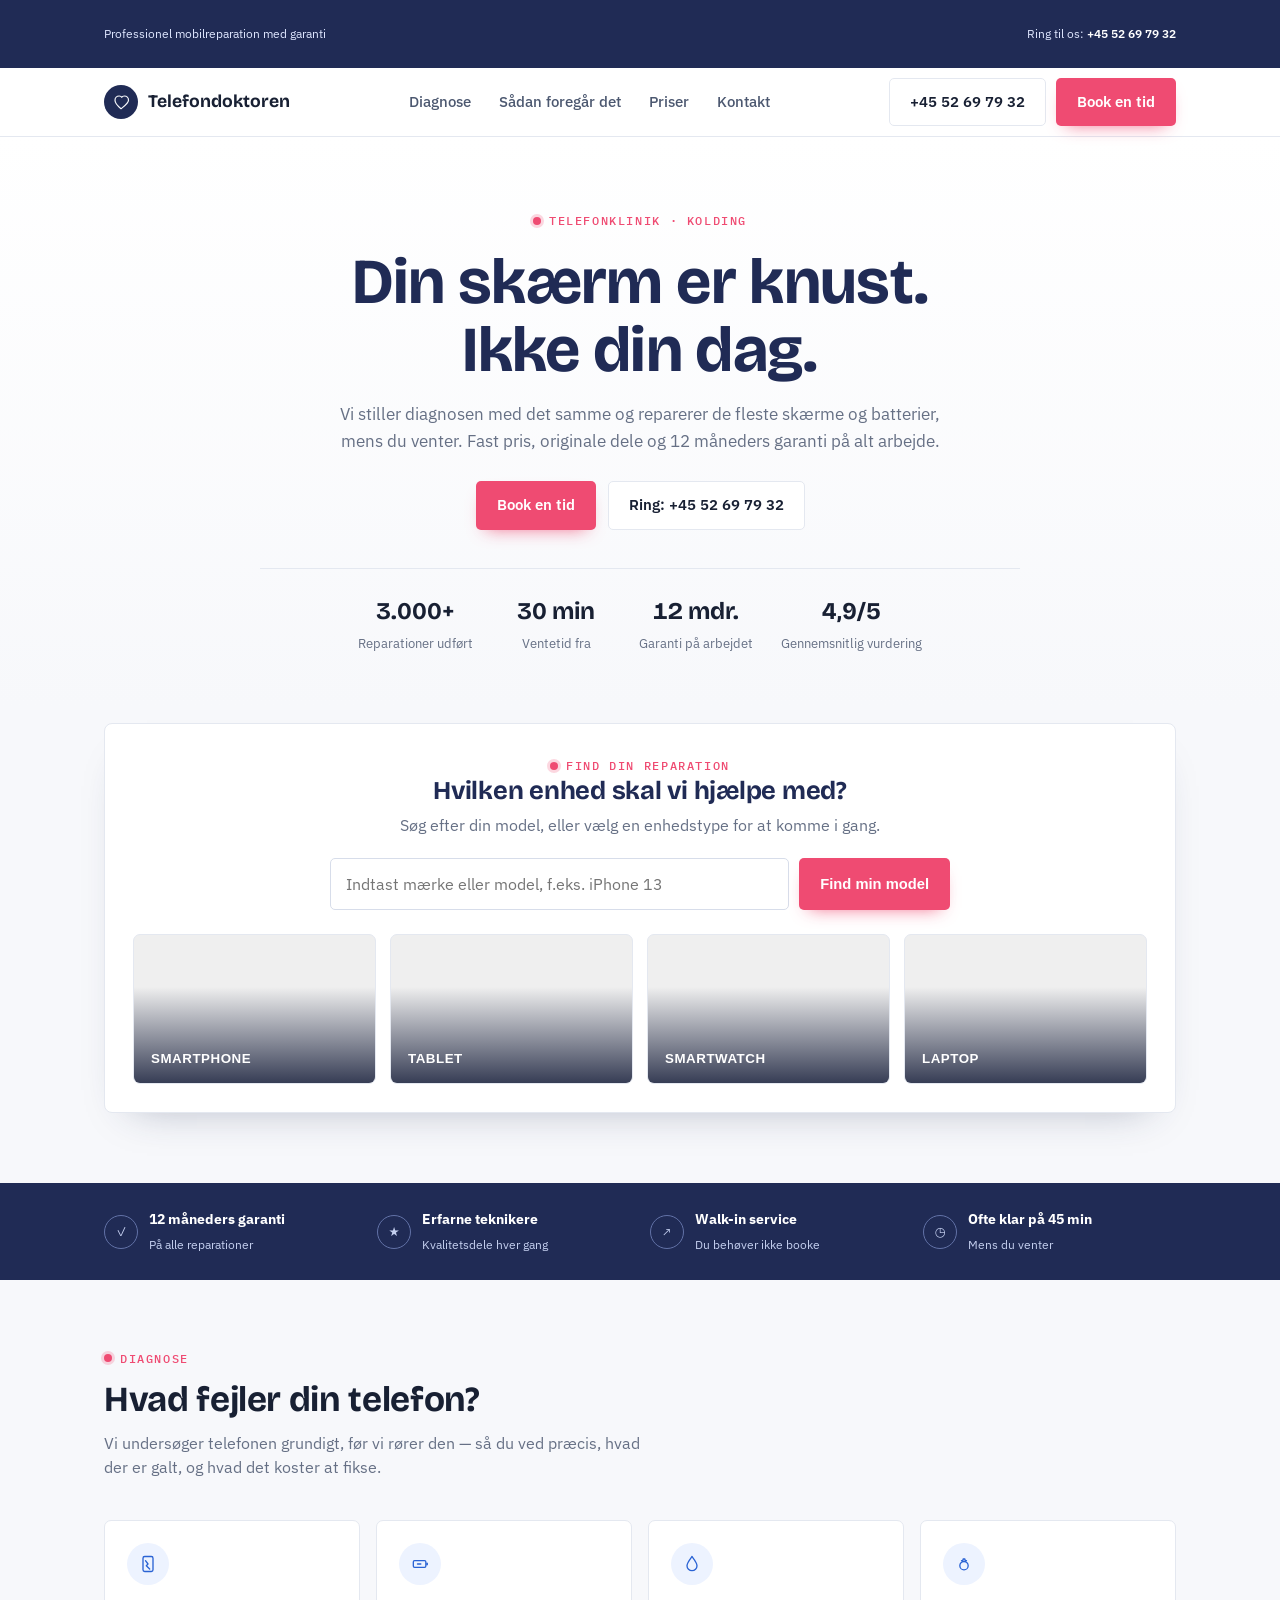
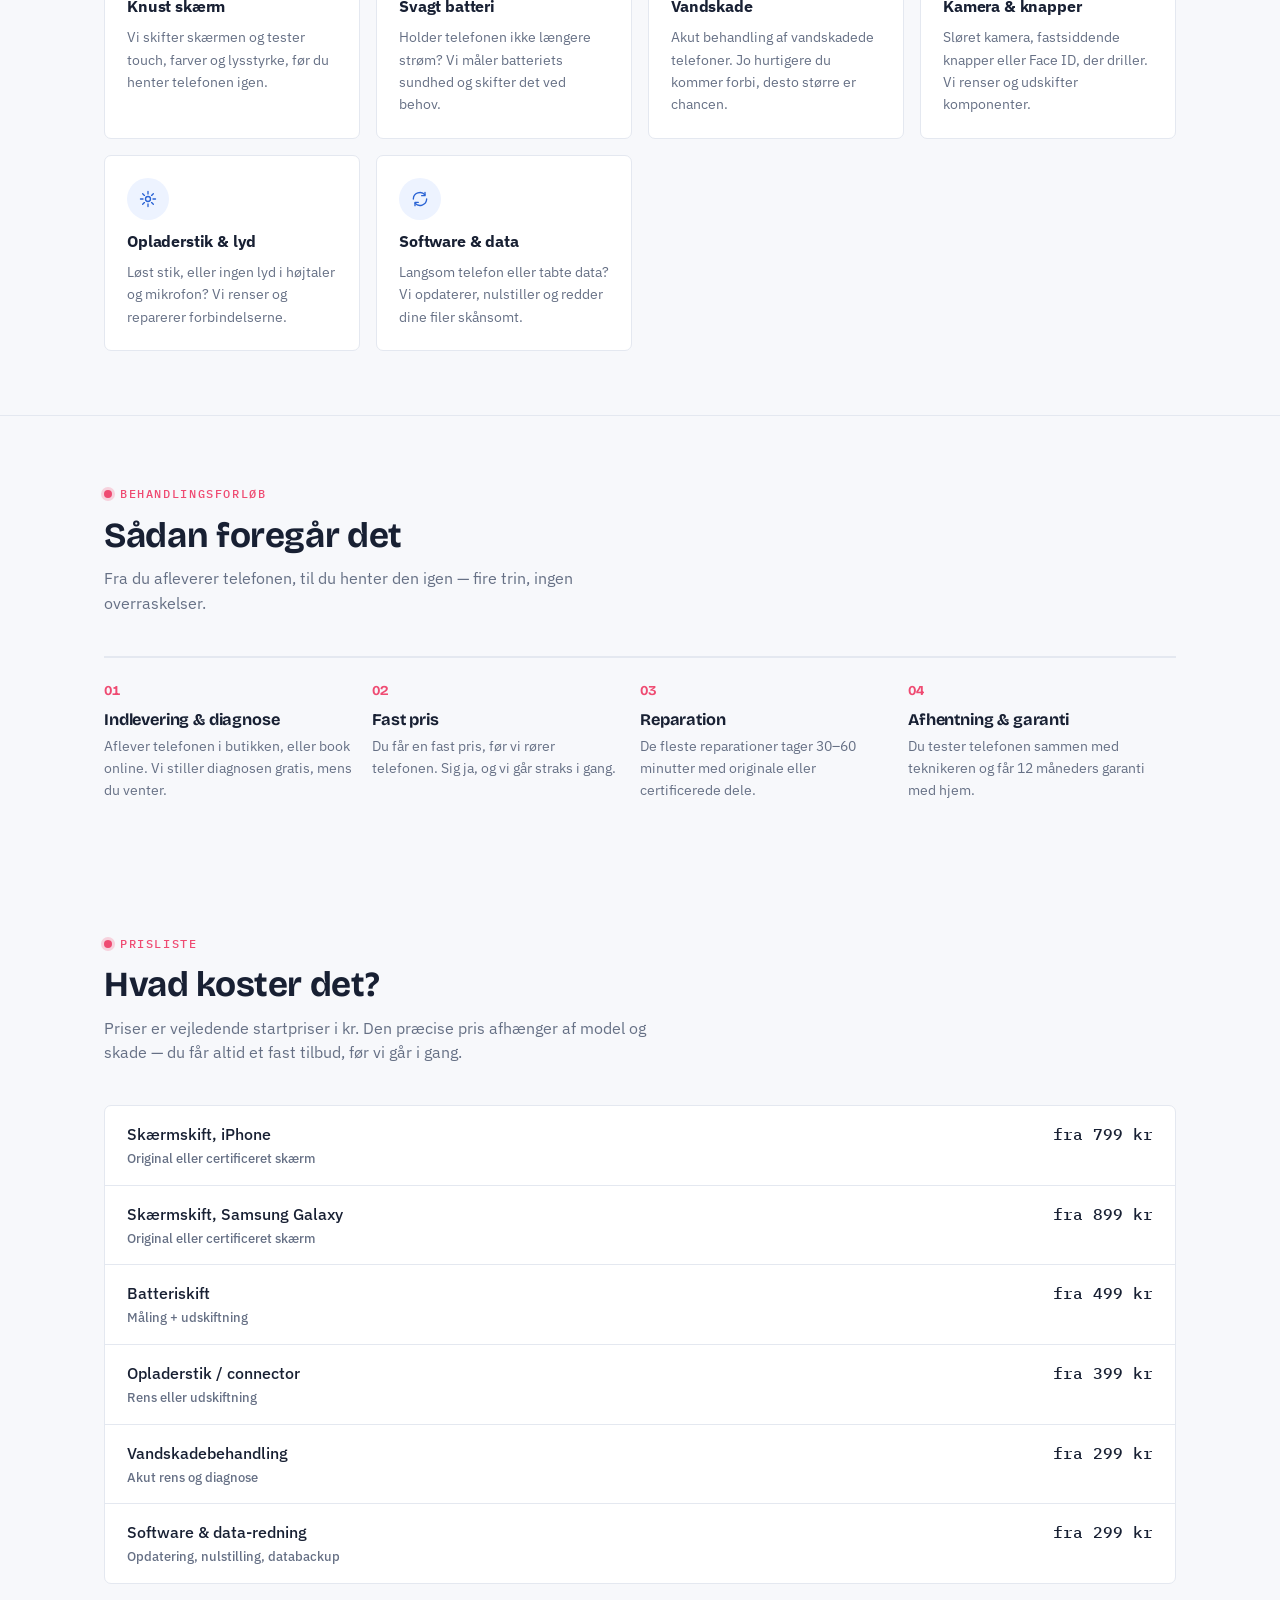
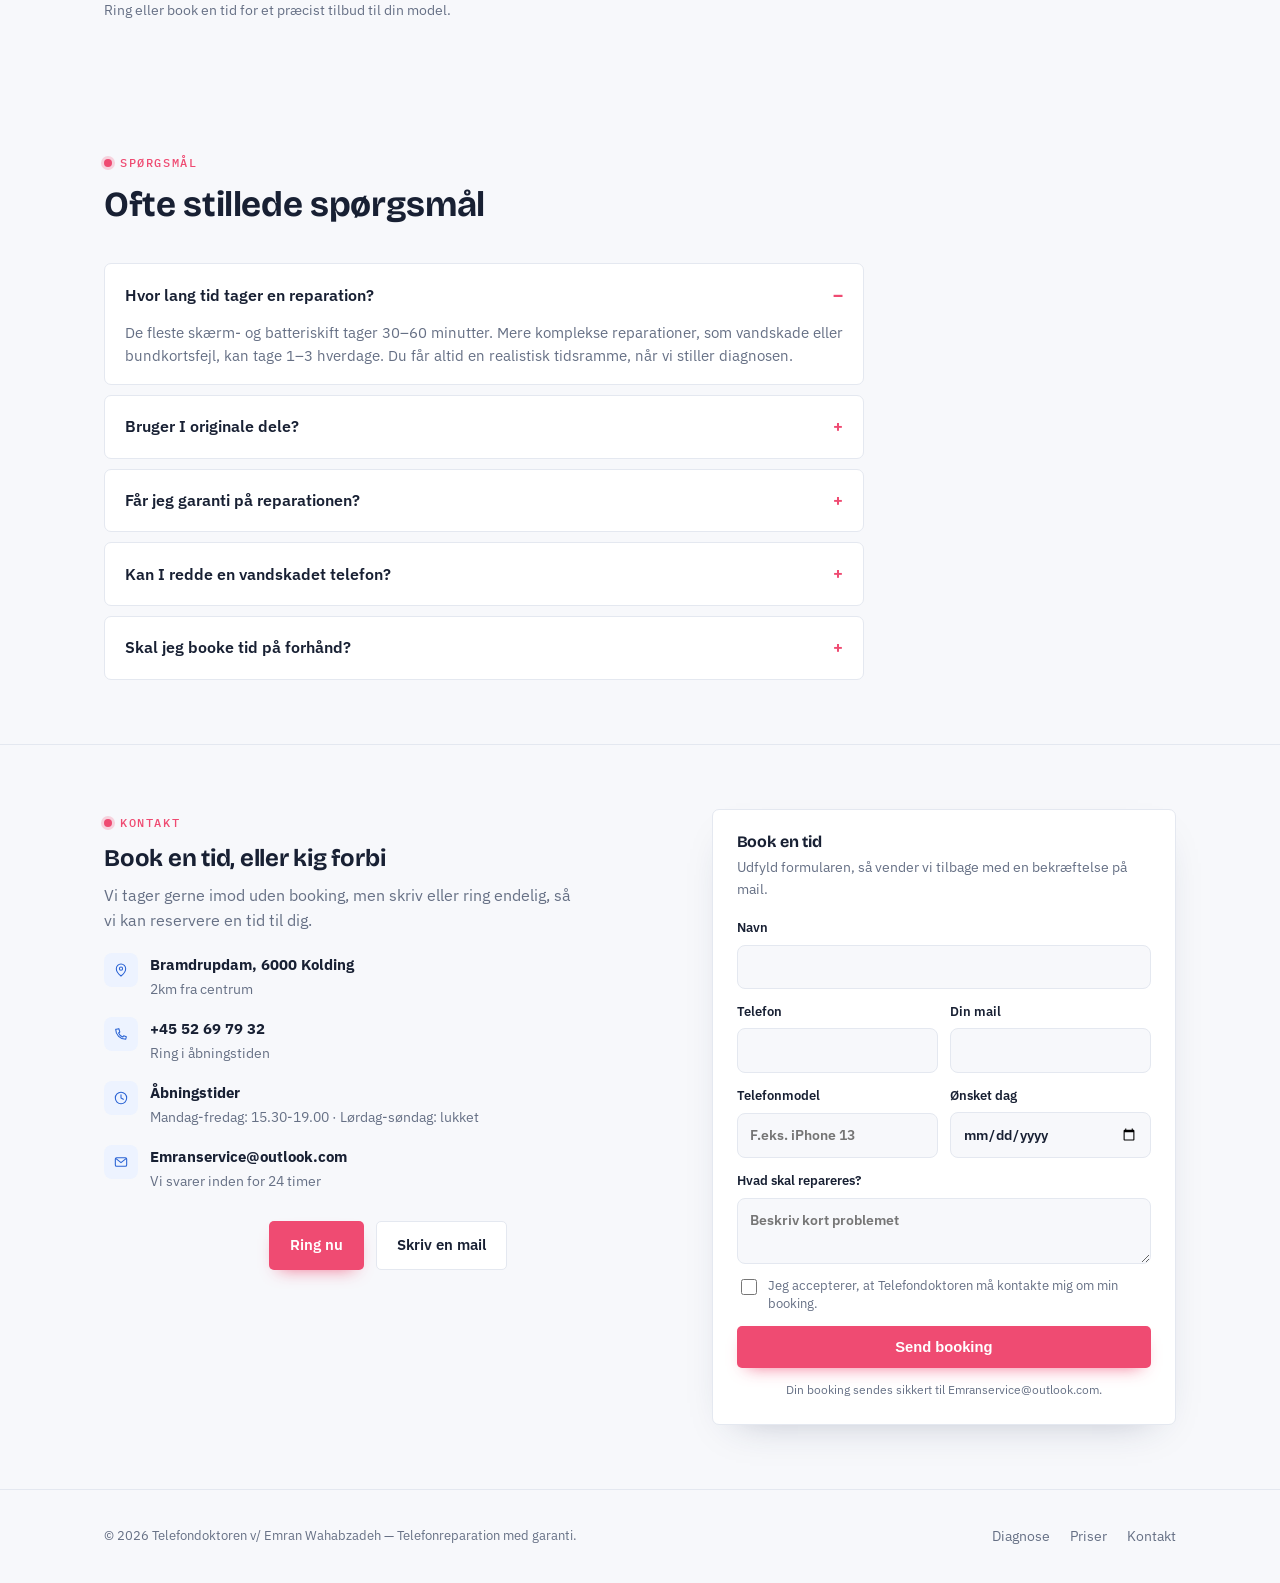
==== commit 3b96c711: "Ny ændring" ====
--- a/index.html
+++ b/index.html
@@ -957,6 +957,10 @@
               <div><b>+45 52 69 79 32</b><span>Ring i åbningstiden</span></div>
             </div>
             <div class="info-item">
+              <span class="ico" aria-hidden="true"><svg width="16" height="16" viewBox="0 0 24 24" fill="none"><circle cx="12" cy="12" r="8.5" stroke="currentColor" stroke-width="1.6"/><path d="M12 7v5l3.5 2" stroke="currentColor" stroke-width="1.6" stroke-linecap="round" stroke-linejoin="round"/></svg></span>
+              <div><b>Åbningstider</b><span>Mandag-fredag: 15.30-19.00 · Lørdag-søndag: lukket</span></div>
+            </div>
+            <div class="info-item">
               <span class="ico" aria-hidden="true"><svg width="16" height="16" viewBox="0 0 24 24" fill="none"><rect x="3.5" y="5.5" width="17" height="13" rx="2" stroke="currentColor" stroke-width="1.6"/><path d="M4.5 7l7.5 6 7.5-6" stroke="currentColor" stroke-width="1.6" stroke-linecap="round" stroke-linejoin="round"/></svg></span>
               <div><b>Emranservice@outlook.com</b><span>Vi svarer inden for 24 timer</span></div>
             </div>
@@ -1077,7 +1081,7 @@
         { name:'iPhone 11', brand:'Apple', image:'https://commons.wikimedia.org/wiki/Special:FilePath/IPhone_11_Green.svg?width=500' },
         { name:'iPhone XS', brand:'Apple', image:'https://commons.wikimedia.org/wiki/Special:FilePath/IPhone_XS_Gold.svg?width=500' },
         { name:'iPhone X', brand:'Apple', image:'https://commons.wikimedia.org/wiki/Special:FilePath/IPhone_X_vector.svg?width=500' },
-        { name:'Galaxy S24 Ultra', brand:'Samsung', image:'https://commons.wikimedia.org/wiki/Special:FilePath/Samsung%20Galaxy%20S24%20(webtekno)%20008.png?width=500' },
+        { name:'Galaxy S24 Ultra', brand:'Samsung', image:'https://files.refurbed.com/ii/samsung-galaxy-s24-ultra-1705563165.jpg' },
         { name:'Galaxy S23 Ultra', brand:'Samsung', image:'https://commons.wikimedia.org/wiki/Special:FilePath/Samsung%20Galaxy%20S23%20Ultra%2C%20512%20GB%2C%20Lavender%2020230416%20HOF00318%20RAW-Export%20cens.png?width=500' },
         { name:'Pixel 9 Pro', brand:'Google', image:'https://commons.wikimedia.org/wiki/Special:FilePath/Google%20Pixel%209%20(Obsidian)%20front.svg?width=500' },
         { name:'Pixel 8 Pro', brand:'Google', image:'https://commons.wikimedia.org/wiki/Special:FilePath/Google%20Pixel%208%20Pro%20front.svg?width=500' },
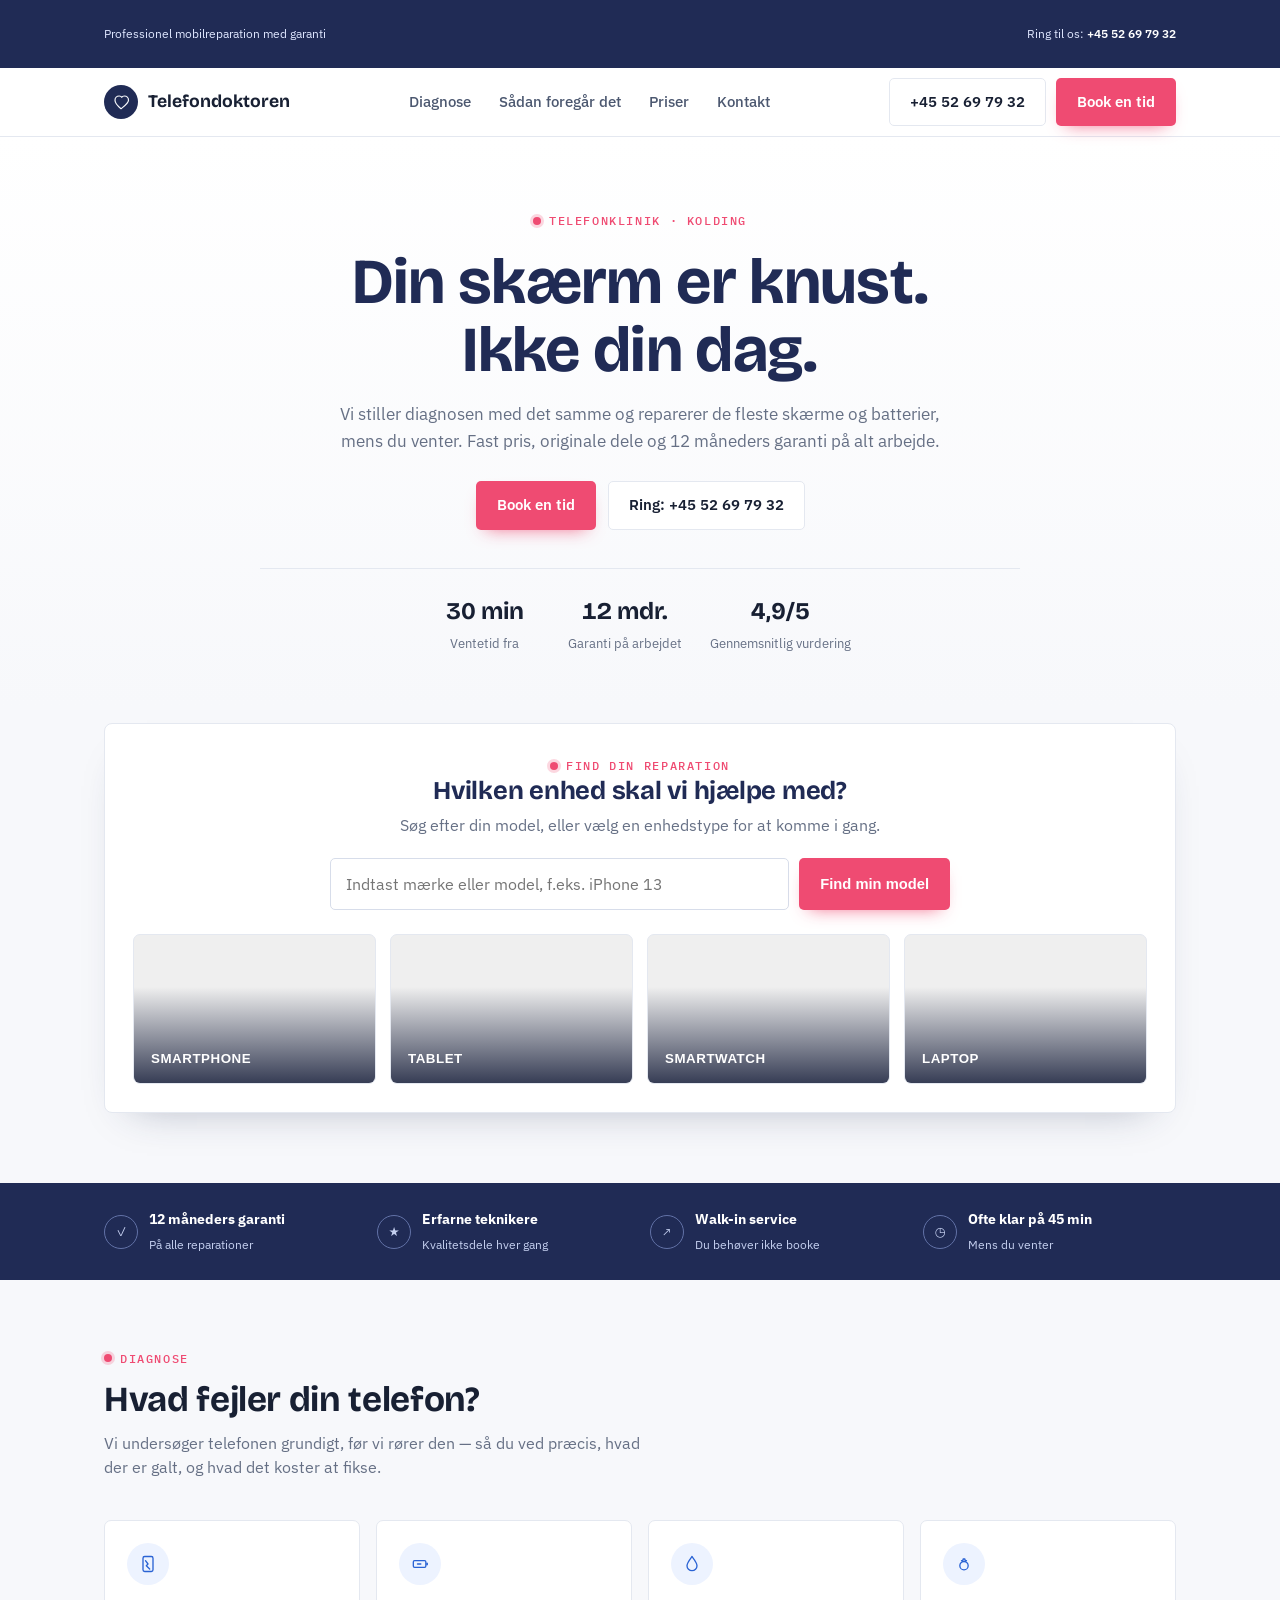
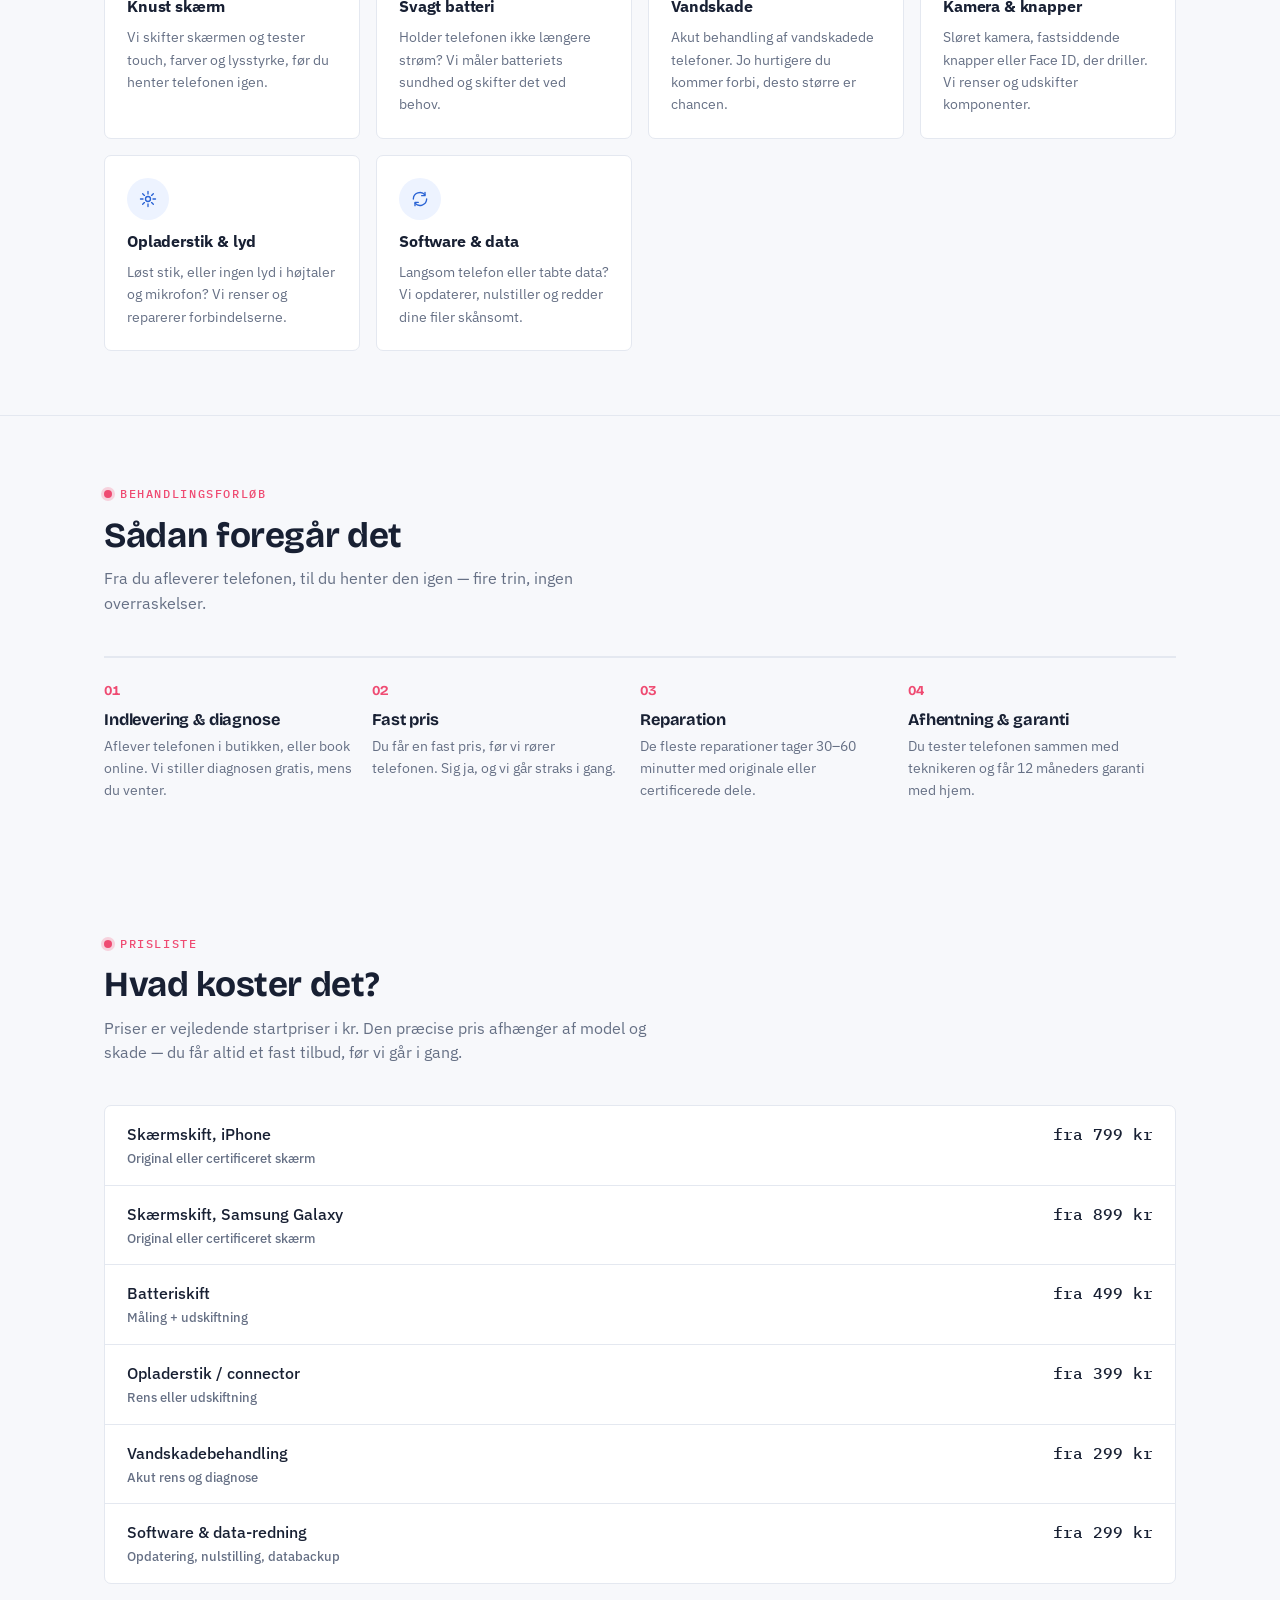
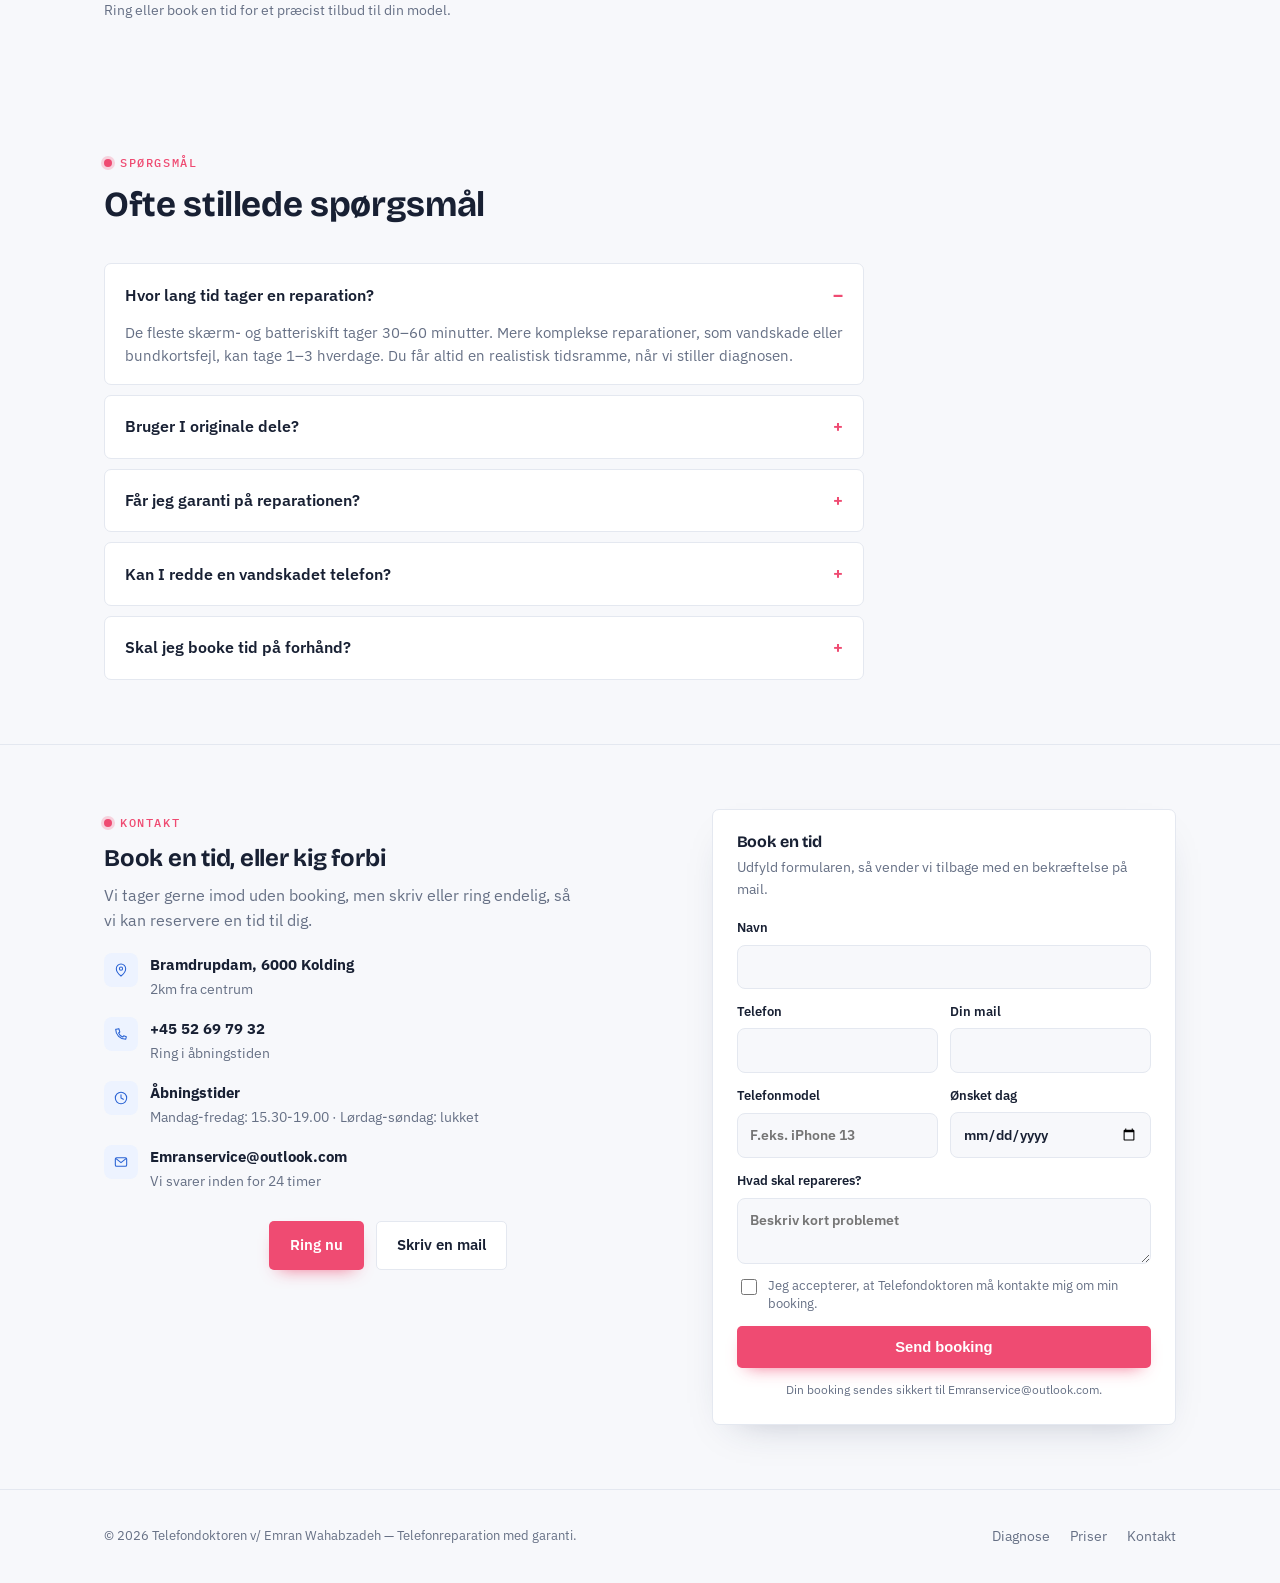
==== commit 0834eabb: "Ny ændring" ====
--- a/index.html
+++ b/index.html
@@ -703,7 +703,6 @@
           <a href="tel:+4552697932" class="btn btn-ghost">Ring: +45 52 69 79 32</a>
         </div>
         <div class="stat-row">
-          <div class="stat"><b class="mono">3.000+</b><span>Reparationer udført</span></div>
           <div class="stat"><b class="mono">30 min</b><span>Ventetid fra</span></div>
           <div class="stat"><b class="mono">12 mdr.</b><span>Garanti på arbejdet</span></div>
           <div class="stat"><b class="mono">4,9/5</b><span>Gennemsnitlig vurdering</span></div>
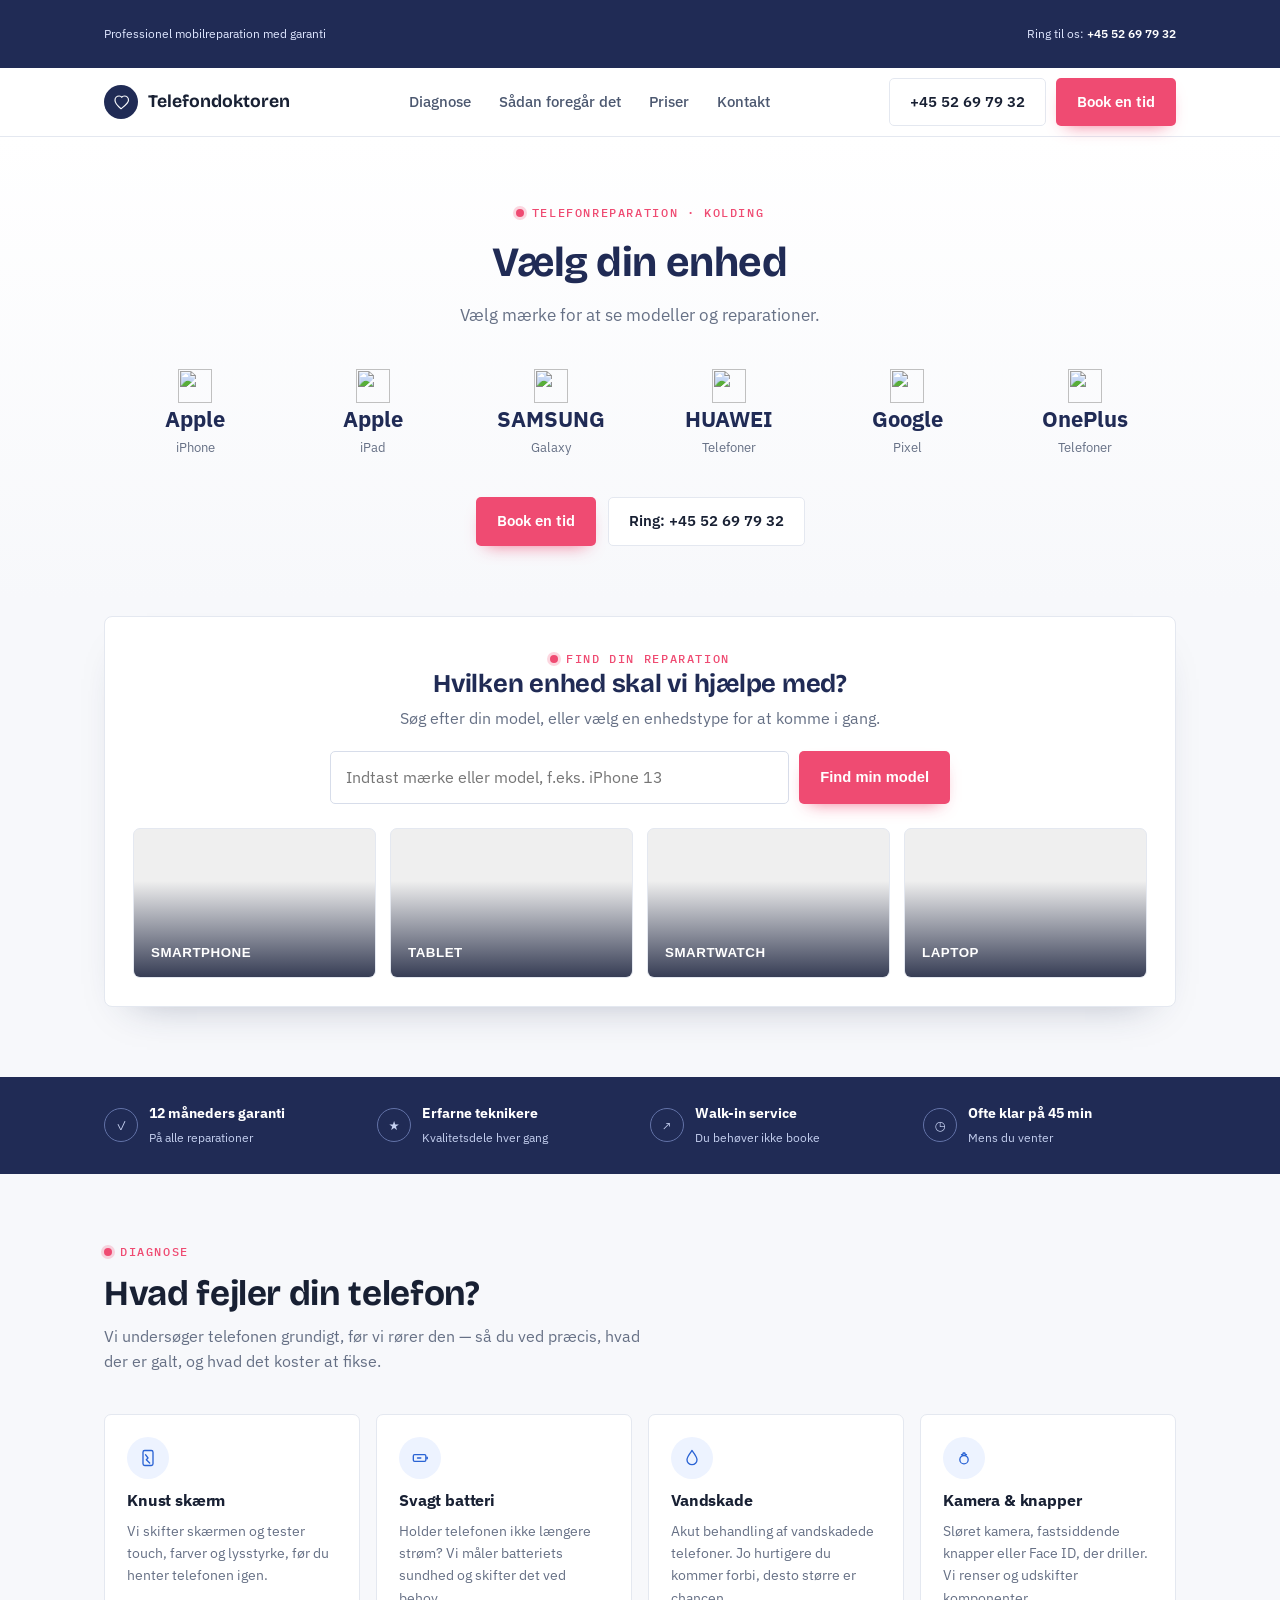
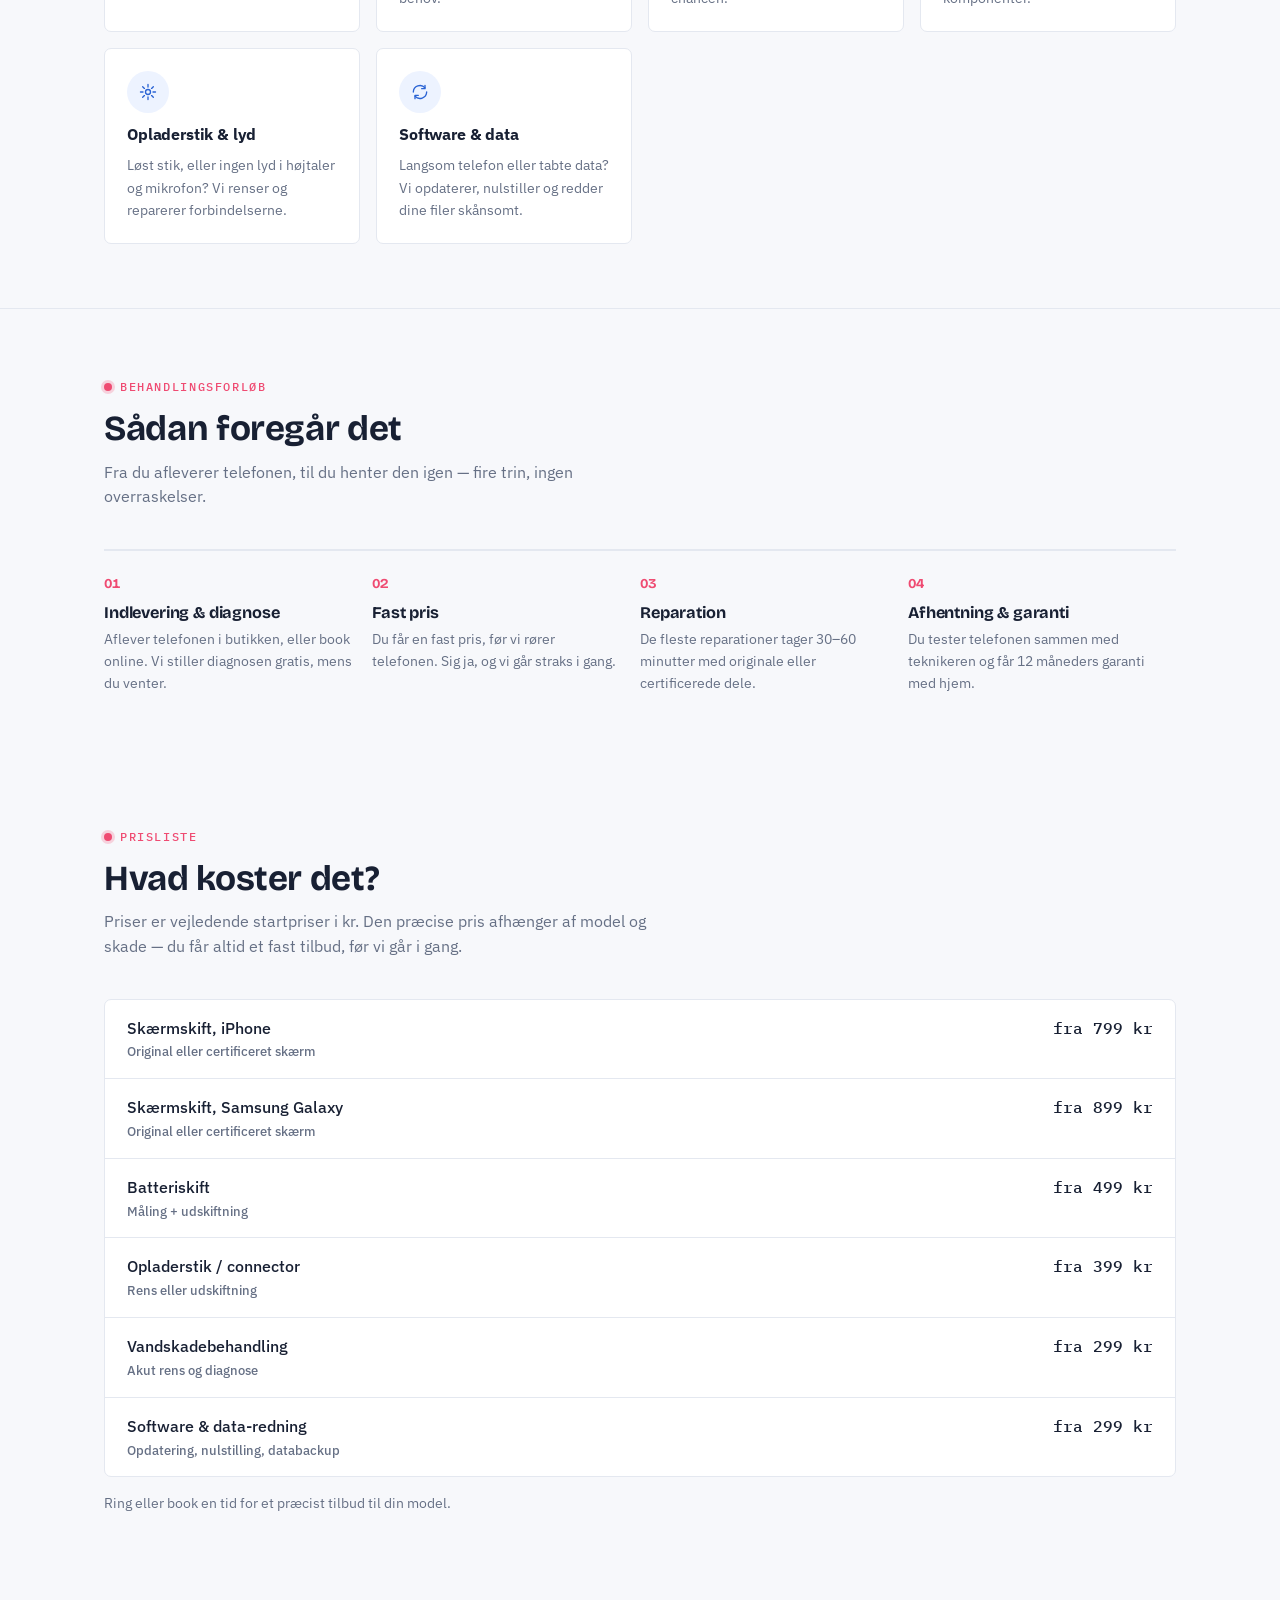
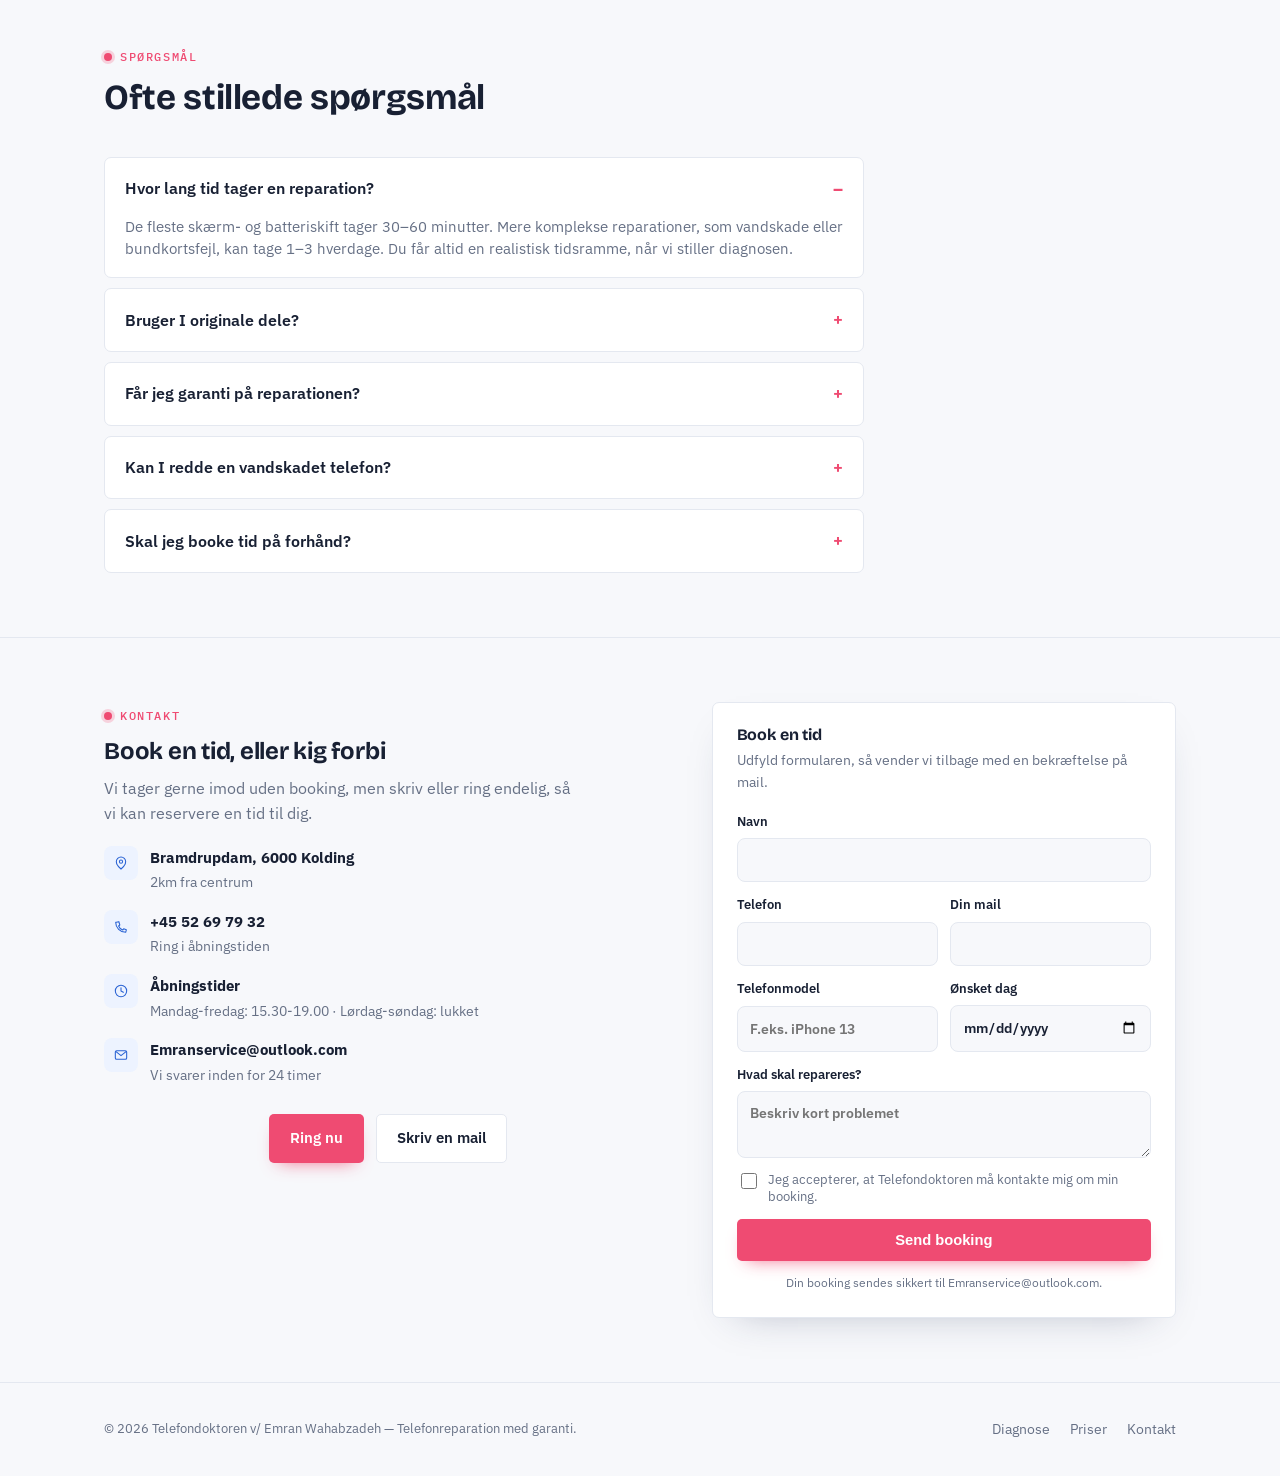
==== commit 0b8ef5c9: "Ny ændring" ====
--- a/index.html
+++ b/index.html
@@ -543,6 +543,20 @@
   .hero-cta{ justify-content:center; }
   .hero .ticket{ display:none; }
   .hero .stat-row{ justify-content:center; max-width:760px; margin-inline:auto; }
+  .brand-hero{ padding-block:62px 54px; }
+  .brand-hero h1{ font-size:2.6rem; }
+  .brand-options{ display:flex; justify-content:center; align-items:stretch; flex-wrap:wrap; gap:12px 24px; margin:28px auto 0; }
+  .brand-option{ display:flex; flex-direction:column; align-items:center; justify-content:center; gap:4px; width:154px; min-height:82px; padding:12px 10px; border:0; border-bottom:2px solid transparent; background:transparent; color:#202b55; font:inherit; cursor:pointer; }
+  .brand-option:hover,.brand-option:focus-visible{ border-bottom-color:var(--accent); outline:none; }
+  .brand-logo{ width:34px; height:34px; object-fit:contain; }
+  .brand-wordmark{ font-size:1.35rem; font-weight:700; line-height:1.2; }
+  .brand-option small{ color:var(--ink-soft); font-size:.84rem; }
+  @media (max-width:520px){
+    .brand-hero{ padding-block:44px 38px; }
+    .brand-hero h1{ font-size:2rem; }
+    .brand-options{ gap:8px; }
+    .brand-option{ width:calc(50% - 8px); min-height:74px; }
+  }
   .eyebrow{ color:var(--accent); }
   .eyebrow::before{ background:var(--accent); }
   .btn{ border-radius:5px; padding:12px 20px; }
@@ -692,35 +706,23 @@
 </header>
 
 <main id="top">
-  <section class="hero">
+  <section class="hero brand-hero">
     <div class="wrap">
       <div>
-        <span class="eyebrow">Telefonklinik &middot; Kolding</span>
-        <h1>Din skærm er knust.<br>Ikke din dag.</h1>
-        <p class="lede">Vi stiller diagnosen med det samme og reparerer de fleste skærme og batterier, mens du venter. Fast pris, originale dele og 12 måneders garanti på alt arbejde.</p>
+        <span class="eyebrow">Telefonreparation &middot; Kolding</span>
+        <h1>Vælg din enhed</h1>
+        <p class="lede">Vælg mærke for at se modeller og reparationer.</p>
+        <div class="brand-options" aria-label="Vælg mærke">
+          <button class="brand-option" type="button" data-device="smartphone" data-brand="Apple"><img class="brand-logo" src="https://cdn.simpleicons.org/apple/202124" width="34" height="34" alt="" aria-hidden="true"><span class="brand-wordmark">Apple</span><small>iPhone</small></button>
+          <button class="brand-option" type="button" data-device="tablet" data-brand="Apple"><img class="brand-logo" src="https://cdn.simpleicons.org/apple/202124" width="34" height="34" alt="" aria-hidden="true"><span class="brand-wordmark">Apple</span><small>iPad</small></button>
+          <button class="brand-option" type="button" data-device="smartphone" data-brand="Samsung"><img class="brand-logo" src="https://cdn.simpleicons.org/samsung/202124" width="34" height="34" alt="" aria-hidden="true"><span class="brand-wordmark">SAMSUNG</span><small>Galaxy</small></button>
+          <button class="brand-option" type="button" data-device="smartphone" data-brand="Huawei"><img class="brand-logo" src="https://cdn.simpleicons.org/huawei/202124" width="34" height="34" alt="" aria-hidden="true"><span class="brand-wordmark">HUAWEI</span><small>Telefoner</small></button>
+          <button class="brand-option" type="button" data-device="smartphone" data-brand="Google"><img class="brand-logo" src="https://cdn.simpleicons.org/google/202124" width="34" height="34" alt="" aria-hidden="true"><span class="brand-wordmark">Google</span><small>Pixel</small></button>
+          <button class="brand-option" type="button" data-device="smartphone" data-brand="OnePlus"><img class="brand-logo" src="https://cdn.simpleicons.org/oneplus/202124" width="34" height="34" alt="" aria-hidden="true"><span class="brand-wordmark">OnePlus</span><small>Telefoner</small></button>
+        </div>
         <div class="hero-cta">
           <a href="#kontakt" class="btn btn-primary">Book en tid</a>
           <a href="tel:+4552697932" class="btn btn-ghost">Ring: +45 52 69 79 32</a>
-        </div>
-        <div class="stat-row">
-          <div class="stat"><b class="mono">30 min</b><span>Ventetid fra</span></div>
-          <div class="stat"><b class="mono">12 mdr.</b><span>Garanti på arbejdet</span></div>
-          <div class="stat"><b class="mono">4,9/5</b><span>Gennemsnitlig vurdering</span></div>
-        </div>
-      </div>
-
-      <div class="ticket" aria-hidden="true">
-        <div class="ticket-head">
-          <b>Reparationsseddel</b>
-          <span class="mono">#0148</span>
-        </div>
-        <div class="ticket-row"><span class="k">Model</span><span class="v">iPhone 13</span></div>
-        <div class="ticket-row"><span class="k">Fejl</span><span class="v">Knust skærm</span></div>
-        <div class="ticket-row"><span class="k">Status</span><span class="v"><span class="status-pill">Under behandling</span></span></div>
-        <div class="ticket-row"><span class="k">Anslået tid</span><span class="v mono">45 min</span></div>
-        <div class="ticket-price">
-          <span class="k" style="color:var(--ink-soft); font-size:0.85rem;">Fast pris</span>
-          <b class="mono">799 kr</b>
         </div>
       </div>
     </div>
@@ -1134,10 +1136,10 @@
       'https://images.unsplash.com/photo-1580910051074-3eb694886505?auto=format&fit=crop&w=500&q=80'
     ];
 
-    function showModels(device){
-      modelOptionsTitle.textContent = 'Vælg din ' + categoryLabels[device].toLowerCase();
+    function showModels(device, brand){
+      modelOptionsTitle.textContent = brand ? 'Vælg din ' + categoryLabels[device].toLowerCase() + ' fra ' + brand : 'Vælg din ' + categoryLabels[device].toLowerCase();
       modelButtons.innerHTML = '';
-      modelData[device].forEach(function(model, index){
+      modelData[device].filter(function(model){ return !brand || model.brand === brand; }).forEach(function(model, index){
         var button = document.createElement('button');
         button.type = 'button';
         button.className = 'model-button';
@@ -1229,6 +1231,11 @@
     document.querySelectorAll('.category-card').forEach(function(card){
       card.addEventListener('click', function(){ showModels(card.getAttribute('data-device')); });
     });
+    document.querySelectorAll('.brand-option').forEach(function(button){
+      button.addEventListener('click', function(){
+        showModels(button.getAttribute('data-device'), button.getAttribute('data-brand'));
+      });
+    });
 
     if(finderForm){
       finderForm.addEventListener('submit', function(event){
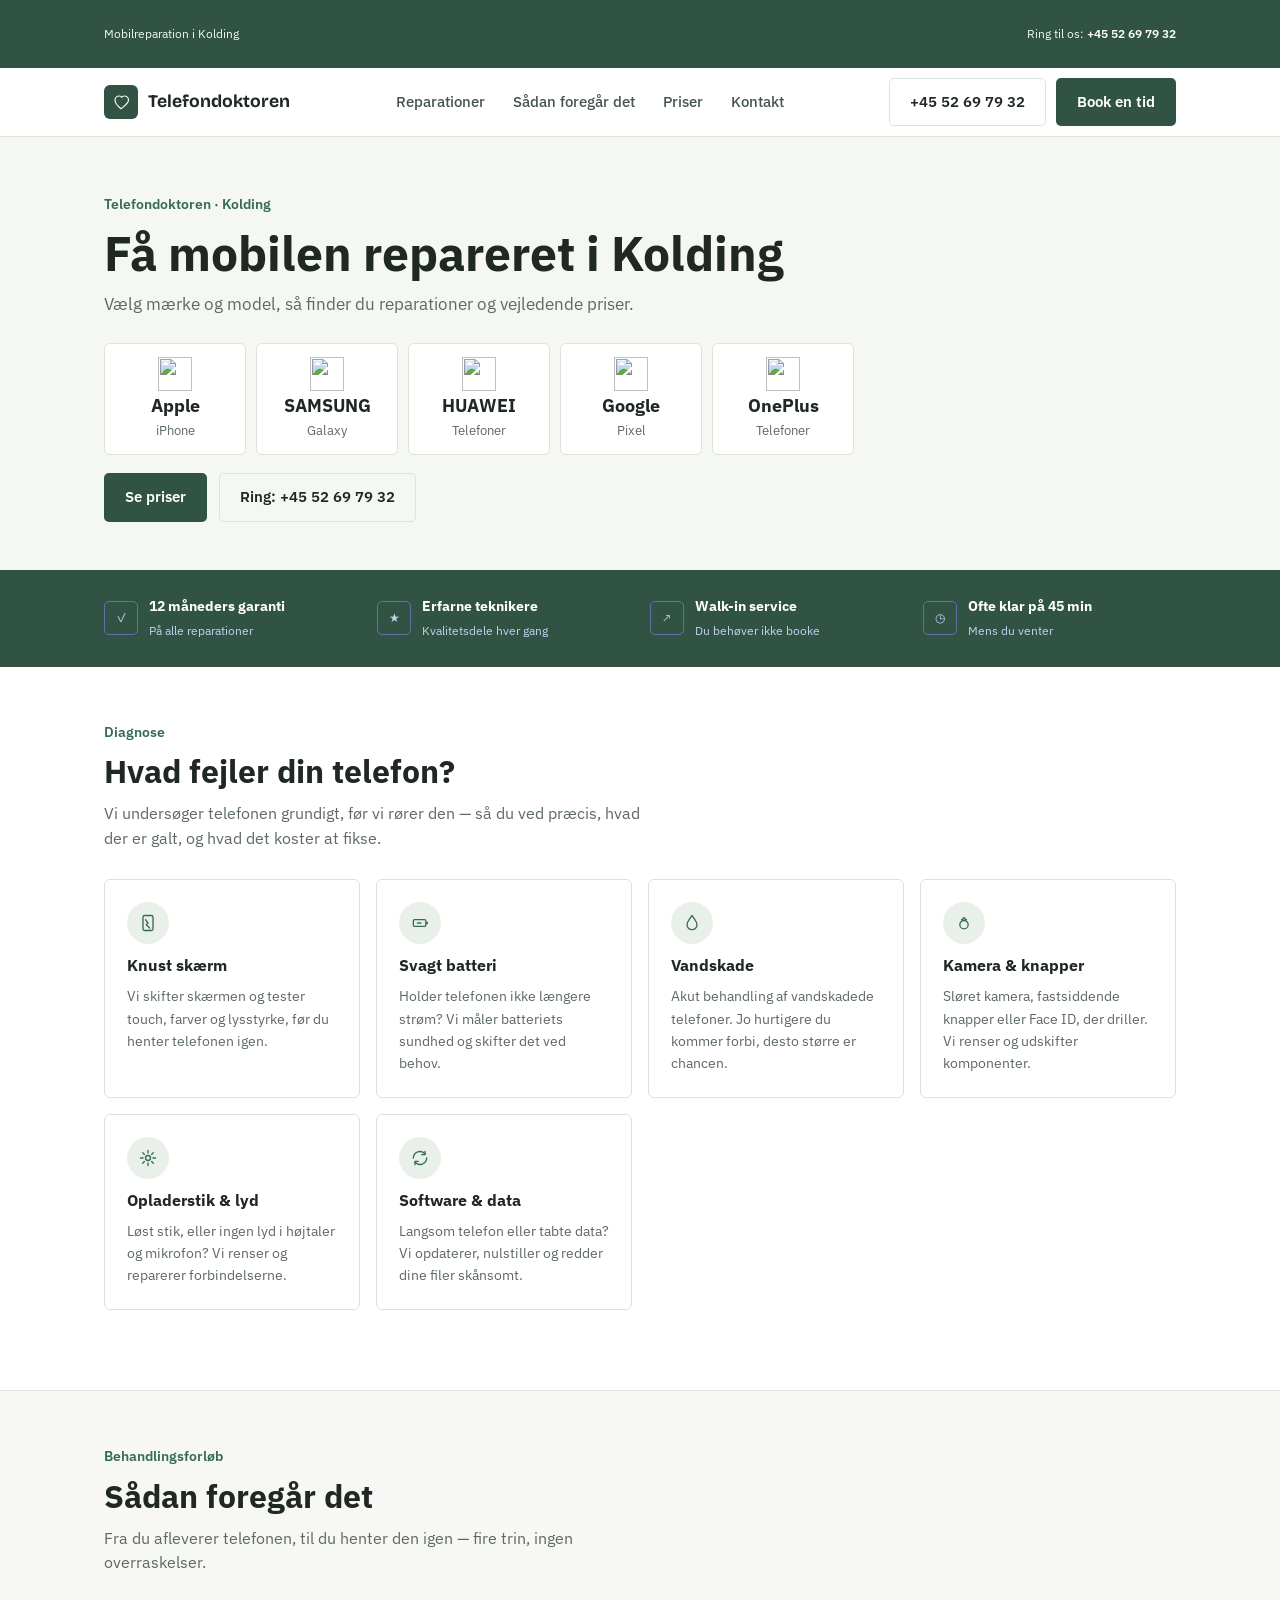
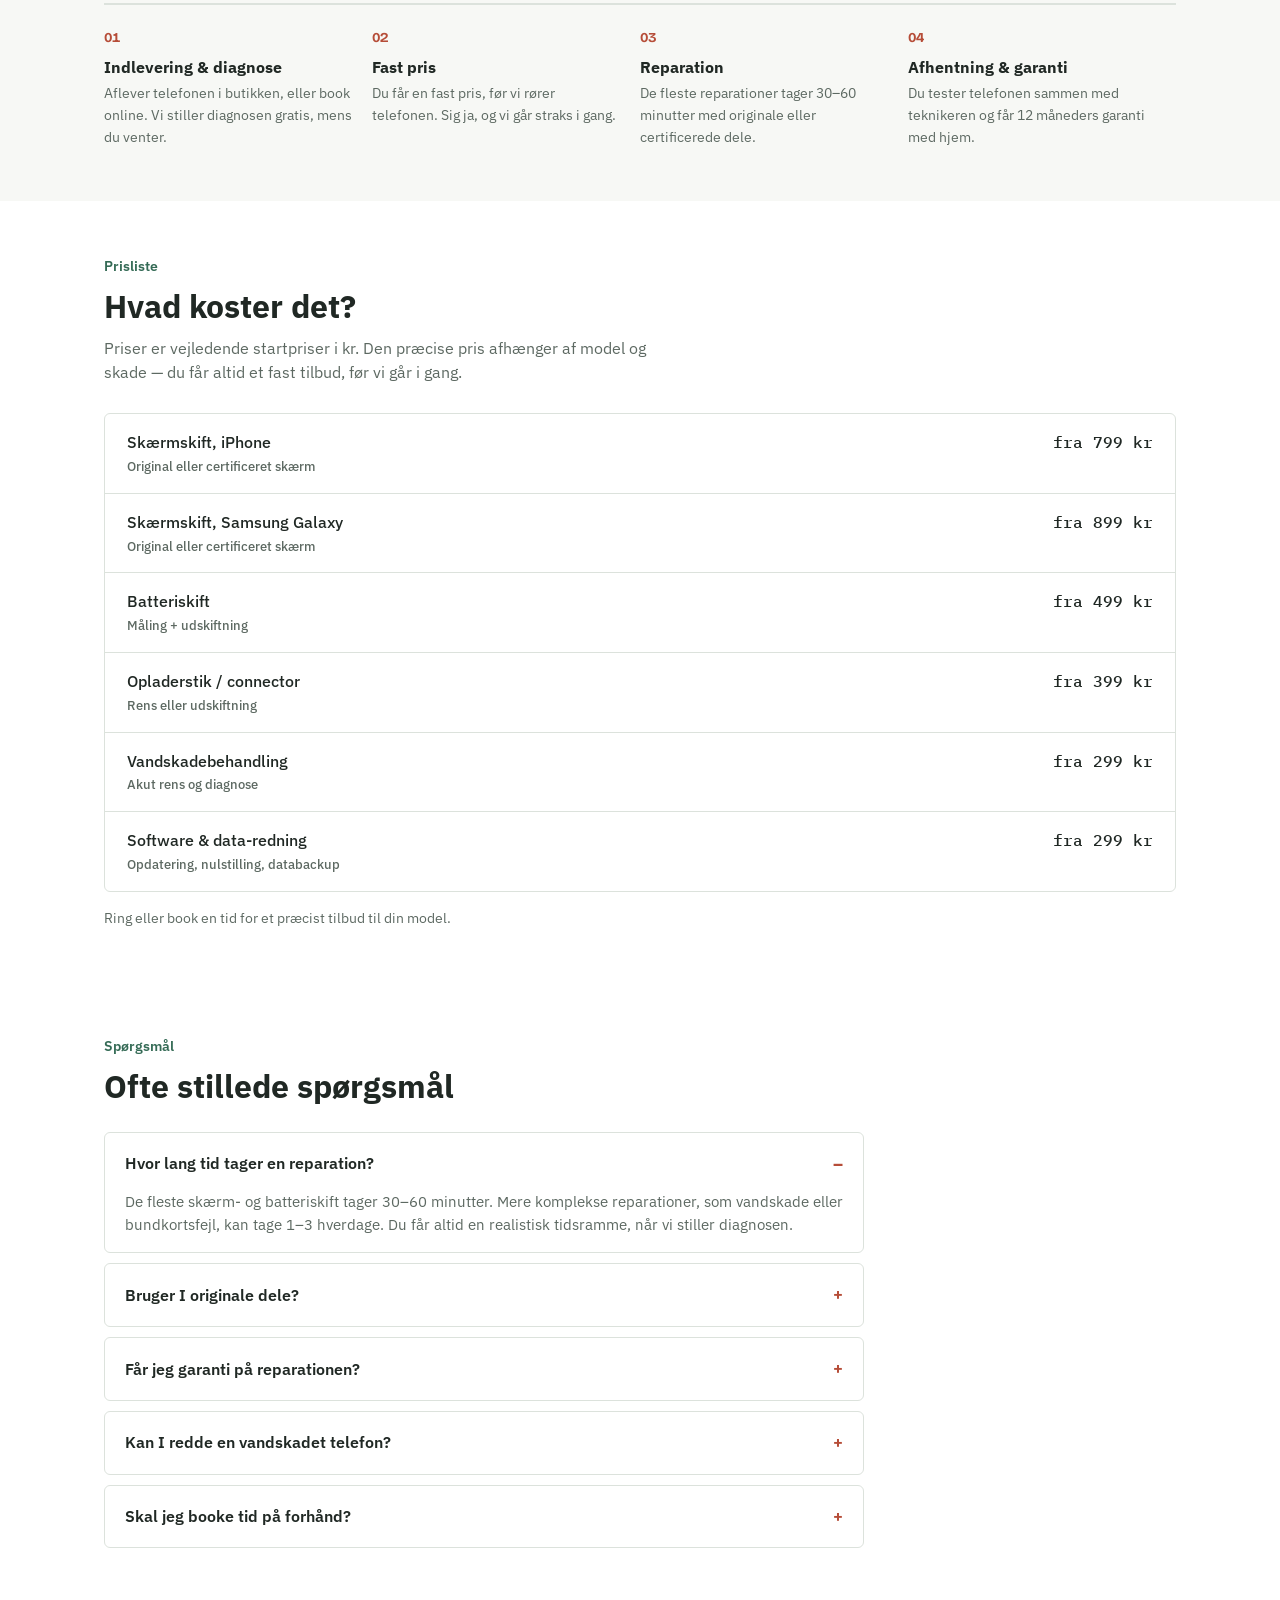
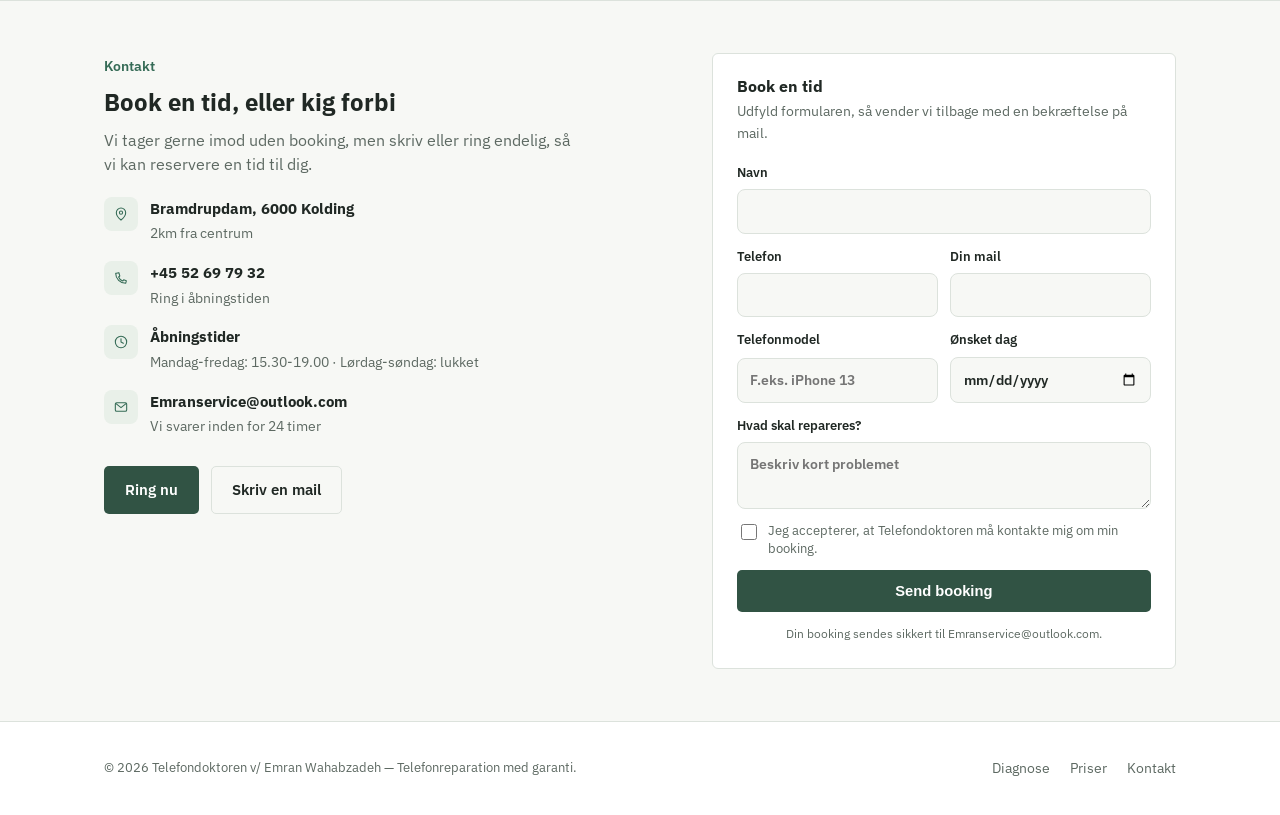
==== commit 775a8a29: "Ny ændring" ====
--- a/index.html
+++ b/index.html
@@ -545,6 +545,7 @@
   .hero .stat-row{ justify-content:center; max-width:760px; margin-inline:auto; }
   .brand-hero{ padding-block:62px 54px; }
   .brand-hero h1{ font-size:2.6rem; }
+  #proces,
   .brand-options{ display:flex; justify-content:center; align-items:stretch; flex-wrap:wrap; gap:12px 24px; margin:28px auto 0; }
   .brand-option{ display:flex; flex-direction:column; align-items:center; justify-content:center; gap:4px; width:154px; min-height:82px; padding:12px 10px; border:0; border-bottom:2px solid transparent; background:transparent; color:#202b55; font:inherit; cursor:pointer; }
   .brand-option:hover,.brand-option:focus-visible{ border-bottom-color:var(--accent); outline:none; }
@@ -562,8 +563,8 @@
   .btn{ border-radius:5px; padding:12px 20px; }
   .btn-primary{ background:var(--accent); box-shadow:0 8px 18px -10px rgba(239,75,114,.9); }
   .btn-ghost{ background:#fff; }
-  .pulse-divider{ display:none; }
   .device-finder{ padding-block:16px 70px; background:#f7f8fb; }
+  .brand-results{ margin-top:18px; }
   .finder-panel{ background:#fff; border:1px solid var(--line); border-radius:8px; box-shadow:0 20px 42px -28px rgba(34,47,82,.38); padding:28px; text-align:center; }
   .finder-panel h2{ color:#202b55; font-size:clamp(1.6rem,2vw,2.2rem); }
   .finder-panel p{ color:var(--ink-soft); margin:9px auto 20px; }
@@ -635,46 +636,84 @@
   }
   @media (prefers-color-scheme:dark){
     :root:not([data-theme="light"]){
-      --paper:#f7f8fb;
+      --paper:#f7f8f5;
       --paper-raised:#ffffff;
-      --ink:#182033;
-      --ink-soft:#667085;
-      --line:#e4e8f0;
-      --accent:#ef4b72;
+      --ink:#202824;
+      --ink-soft:#5d6962;
+      --line:#dce2dc;
+      --accent:#b64d38;
       --accent-ink:#ffffff;
-      --mint:#2a63d4;
-      --mint-soft:#edf3ff;
-      --shadow:0 16px 40px -24px rgba(34,47,82,.34);
+      --mint:#356b56;
+      --mint-soft:#e9f0e9;
+      --shadow:0 8px 24px -18px rgba(32,40,36,.35);
     }
   }
-  .intro-screen{ position:fixed; inset:0; z-index:100; display:grid; place-items:center; background:#202b55; color:#fff; transform:translateX(0); transition:transform .9s cubic-bezier(.77,0,.18,1); }
-  .intro-screen.is-hidden{ transform:translateX(-100%); pointer-events:none; }
-  .intro-content{ text-align:center; padding:24px; animation:intro-rise .8s ease both; }
-  .intro-mark{ width:68px; height:68px; margin:0 auto 22px; display:grid; place-items:center; border-radius:50%; background:var(--pink); color:#fff; box-shadow:0 0 0 10px rgba(239,75,114,.14); }
-  .intro-content h1{ color:#fff; font-size:clamp(2rem,5vw,3.8rem); margin:0; }
-  .intro-content p{ color:#dfe7ff; margin:12px 0 28px; font-size:1rem; }
-  .intro-line{ width:96px; height:3px; margin:auto; border-radius:3px; background:var(--pink); animation:intro-line 1.7s ease-in-out infinite; }
-  .intro-skip{ position:absolute; right:24px; bottom:22px; border:1px solid rgba(255,255,255,.35); border-radius:5px; background:transparent; color:#fff; padding:9px 13px; font:inherit; font-size:.8rem; cursor:pointer; }
-  .intro-skip:hover,.intro-skip:focus-visible{ border-color:#fff; outline:2px solid rgba(255,255,255,.3); outline-offset:2px; }
-  @keyframes intro-rise{ from{ opacity:0; transform:translateY(18px); } to{ opacity:1; transform:translateY(0); } }
-  @keyframes intro-line{ 0%,100%{ transform:scaleX(.6); opacity:.6; } 50%{ transform:scaleX(1); opacity:1; } }
-  @media (prefers-reduced-motion:reduce){ .intro-screen{ transition:none; } .intro-content,.intro-line{ animation:none; } }
+  :root{
+    --paper:#f7f8f5;
+    --paper-raised:#ffffff;
+    --ink:#202824;
+    --ink-soft:#5d6962;
+    --line:#dce2dc;
+    --accent:#b64d38;
+    --accent-ink:#ffffff;
+    --mint:#356b56;
+    --mint-soft:#e9f0e9;
+    --shadow:0 8px 24px -18px rgba(32,40,36,.35);
+  }
+  body{ background:#fff; font-family:'IBM Plex Sans',sans-serif; }
+  h1,h2,h3{ font-family:'IBM Plex Sans',sans-serif; letter-spacing:0; }
+  .site-header{ background:#fff; backdrop-filter:none; }
+  .topbar{ background:#315344; color:#f2f5f1; }
+  .topbar a{ color:#fff; }
+  .brand-mark{ background:#315344; border-radius:6px; }
+  @media (prefers-color-scheme:dark){ :root:not([data-theme="light"]) .brand-mark{ background:#315344; color:#fff; } }
+  :root[data-theme="dark"] .brand-mark{ background:#315344; color:#fff; }
+  nav.primary-nav a{ color:#46554c; }
+  nav.primary-nav a:hover{ color:var(--accent); }
+  .hero{ padding-block:54px 48px; background:#f5f7f3; }
+  .hero .wrap{ display:block; text-align:left; }
+  .brand-hero .wrap > div{ max-width:900px; }
+  .brand-hero h1{ max-width:680px; margin:12px 0; font-size:3rem; color:var(--ink); }
+  .hero .lede{ max-width:58ch; margin:0; font-size:1.05rem; }
+  .eyebrow{ color:var(--mint); font-family:'IBM Plex Sans',sans-serif; font-size:.85rem; font-weight:600; letter-spacing:0; text-transform:none; }
+  .eyebrow::before{ display:none; }
+  .brand-options{ justify-content:flex-start; gap:10px; margin:26px 0 0; }
+  .brand-option{ width:142px; min-height:112px; border:1px solid var(--line); border-radius:6px; background:#fff; color:var(--ink); }
+  .brand-option:hover,.brand-option:focus-visible{ border-color:var(--mint); background:#f8faf7; }
+  .brand-wordmark{ font-size:1.1rem; }
+  .hero-cta{ justify-content:flex-start; margin-top:18px; }
+  .btn{ border-radius:5px; }
+  .btn-primary{ background:#315344; box-shadow:none; }
+  .btn-primary:hover{ background:#254233; }
+  .btn-ghost{ background:transparent; }
+  section{ padding-block:52px; }
+  .section-head{ margin-bottom:28px; }
+  .section-head h2{ font-size:2rem; color:var(--ink); }
+  .content-panel{ display:block; }
+  #proces{ display:block; }
+  .band{ background:#f7f8f5; }
+  .trust-strip{ background:#315344; }
+  .trust-strip .wrap{ max-width:1120px; }
+  .trust-icon{ border-radius:5px; }
+  .site-footer{ display:block; background:#fff; }
+  .pulse-divider{ display:none; }
+  .service-card,.booking-card,.price-table,details{ border-radius:6px; box-shadow:none; }
+  .repair-price,.repair-detail-meta span{ background:#eef2ed; color:#315344; }
+  .repair-time{ color:#53645a; }
+  .repair-option{ box-shadow:none; }
+  @media (max-width:700px){
+    .brand-hero h1{ font-size:2.35rem; }
+    .brand-options{ justify-content:flex-start; }
+    .brand-option{ width:calc(50% - 6px); }
+    .section-head h2{ font-size:1.7rem; }
+  }
+  @media (max-width:520px){ .header-actions .btn-primary{ display:none; } }
 </style>
 </head>
 <body>
 
-<div class="intro-screen" id="introScreen" role="dialog" aria-label="Velkommen til Telefondoktoren">
-  <div class="intro-content">
-    <div class="intro-mark" aria-hidden="true"><svg width="32" height="32" viewBox="0 0 24 24" fill="none"><path d="M12 21c-4-3.2-8-7.1-8-11.2C4 6.6 6.5 4 9.6 4c1.6 0 2.9.8 3.4 1.8C13.5 4.8 14.8 4 16.4 4 19.5 4 22 6.6 22 9.8 22 13.9 16 17.8 12 21Z" stroke="currentColor" stroke-width="1.6" stroke-linejoin="round"/></svg></div>
-    <h1>Telefondoktoren</h1>
-    <p>Din lokale mobilreparation i Kolding</p>
-    <div class="intro-line" aria-hidden="true"></div>
-  </div>
-  <button class="intro-skip" id="introSkip" type="button">Spring intro over</button>
-</div>
-
 <header class="site-header">
-  <div class="topbar"><div class="wrap"><span>Professionel mobilreparation med garanti</span><span>Ring til os: <a href="tel:+4552697932">+45 52 69 79 32</a></span></div></div>
+  <div class="topbar"><div class="wrap"><span>Mobilreparation i Kolding</span><span>Ring til os: <a href="tel:+4552697932">+45 52 69 79 32</a></span></div></div>
   <div class="wrap">
     <a href="#top" class="brand">
       <span class="brand-mark" aria-hidden="true">
@@ -683,7 +722,7 @@
       Telefondoktoren
     </a>
     <nav class="primary-nav" aria-label="Hovedmenu">
-      <a href="#diagnose">Diagnose</a>
+      <a href="#diagnose">Reparationer</a>
       <a href="#proces">Sådan foregår det</a>
       <a href="#priser">Priser</a>
       <a href="#kontakt">Kontakt</a>
@@ -697,7 +736,7 @@
     </div>
   </div>
   <div class="mobile-nav" id="mobileNav">
-    <a href="#diagnose">Diagnose</a>
+    <a href="#diagnose">Reparationer</a>
     <a href="#proces">Sådan foregår det</a>
     <a href="#priser">Priser</a>
     <a href="#kontakt">Kontakt</a>
@@ -709,70 +748,52 @@
   <section class="hero brand-hero">
     <div class="wrap">
       <div>
-        <span class="eyebrow">Telefonreparation &middot; Kolding</span>
-        <h1>Vælg din enhed</h1>
-        <p class="lede">Vælg mærke for at se modeller og reparationer.</p>
+        <span class="eyebrow">Telefondoktoren · Kolding</span>
+        <h1>Få mobilen repareret i Kolding</h1>
+        <p class="lede">Vælg mærke og model, så finder du reparationer og vejledende priser.</p>
         <div class="brand-options" aria-label="Vælg mærke">
           <button class="brand-option" type="button" data-device="smartphone" data-brand="Apple"><img class="brand-logo" src="https://cdn.simpleicons.org/apple/202124" width="34" height="34" alt="" aria-hidden="true"><span class="brand-wordmark">Apple</span><small>iPhone</small></button>
-          <button class="brand-option" type="button" data-device="tablet" data-brand="Apple"><img class="brand-logo" src="https://cdn.simpleicons.org/apple/202124" width="34" height="34" alt="" aria-hidden="true"><span class="brand-wordmark">Apple</span><small>iPad</small></button>
           <button class="brand-option" type="button" data-device="smartphone" data-brand="Samsung"><img class="brand-logo" src="https://cdn.simpleicons.org/samsung/202124" width="34" height="34" alt="" aria-hidden="true"><span class="brand-wordmark">SAMSUNG</span><small>Galaxy</small></button>
           <button class="brand-option" type="button" data-device="smartphone" data-brand="Huawei"><img class="brand-logo" src="https://cdn.simpleicons.org/huawei/202124" width="34" height="34" alt="" aria-hidden="true"><span class="brand-wordmark">HUAWEI</span><small>Telefoner</small></button>
           <button class="brand-option" type="button" data-device="smartphone" data-brand="Google"><img class="brand-logo" src="https://cdn.simpleicons.org/google/202124" width="34" height="34" alt="" aria-hidden="true"><span class="brand-wordmark">Google</span><small>Pixel</small></button>
           <button class="brand-option" type="button" data-device="smartphone" data-brand="OnePlus"><img class="brand-logo" src="https://cdn.simpleicons.org/oneplus/202124" width="34" height="34" alt="" aria-hidden="true"><span class="brand-wordmark">OnePlus</span><small>Telefoner</small></button>
         </div>
+        <div class="brand-results" id="brandResults" hidden>
+          <div class="model-options open" id="modelOptions" aria-live="polite">
+            <h3 id="modelOptionsTitle">Vælg din model</h3>
+            <div class="model-buttons" id="modelButtons"></div>
+          </div>
+          <div class="repair-options" id="repairOptions" aria-live="polite">
+            <div class="repair-options-head">
+              <div><h3 id="repairOptionsTitle">Hvad skal repareres?</h3><p class="repair-options-intro" id="repairOptionsIntro"></p></div>
+              <button class="back-to-models" id="backToModels" type="button">← Skift model</button>
+            </div>
+            <div class="repair-list" id="repairList"></div>
+          </div>
+          <div class="repair-detail" id="repairDetail" aria-live="polite">
+            <div class="repair-detail-card">
+              <div>
+                <button class="repair-detail-back" id="repairDetailBack" type="button">← Tilbage til reparationer</button>
+                <h3 id="repairDetailTitle"></h3>
+                <p id="repairDetailDescription"></p>
+                <div class="repair-detail-meta"><span id="repairDetailTime"></span><span>Garanti på arbejdet</span></div>
+              </div>
+              <div class="repair-detail-aside">
+                <span class="repair-detail-price" id="repairDetailPrice"></span>
+                <button class="btn btn-primary" id="repairDetailBook" type="button">Book denne reparation</button>
+              </div>
+            </div>
+          </div>
+          <p class="finder-message" id="finderMessage">Vi fandt ikke modellen. Vælg en enhedstype eller skriv den i bookingformularen.</p>
+        </div>
         <div class="hero-cta">
-          <a href="#kontakt" class="btn btn-primary">Book en tid</a>
+          <a href="#priser" class="btn btn-primary">Se priser</a>
           <a href="tel:+4552697932" class="btn btn-ghost">Ring: +45 52 69 79 32</a>
         </div>
       </div>
     </div>
   </section>
 
-  <section class="device-finder" aria-labelledby="finder-title">
-    <div class="wrap">
-      <div class="finder-panel">
-        <span class="eyebrow">Find din reparation</span>
-        <h2 id="finder-title">Hvilken enhed skal vi hjælpe med?</h2>
-        <p>Søg efter din model, eller vælg en enhedstype for at komme i gang.</p>
-        <form class="finder-search" action="#kontakt">
-          <input type="search" placeholder="Indtast mærke eller model, f.eks. iPhone 13" aria-label="Søg efter telefonmodel">
-          <button class="btn btn-primary" type="submit">Find min model</button>
-        </form>
-        <div class="category-grid" aria-label="Vælg enhedstype">
-          <button class="category-card" type="button" data-device="smartphone"><span>SMARTPHONE</span></button>
-          <button class="category-card" type="button" data-device="tablet"><span>TABLET</span></button>
-          <button class="category-card" type="button" data-device="smartwatch"><span>SMARTWATCH</span></button>
-          <button class="category-card" type="button" data-device="laptop"><span>LAPTOP</span></button>
-        </div>
-        <div class="model-options" id="modelOptions" aria-live="polite">
-          <h3 id="modelOptionsTitle">Vælg din model</h3>
-          <div class="model-buttons" id="modelButtons"></div>
-        </div>
-        <div class="repair-options" id="repairOptions" aria-live="polite">
-          <div class="repair-options-head">
-            <div><h3 id="repairOptionsTitle">Hvad skal repareres?</h3><p class="repair-options-intro" id="repairOptionsIntro"></p></div>
-            <button class="back-to-models" id="backToModels" type="button">← Skift model</button>
-          </div>
-          <div class="repair-list" id="repairList"></div>
-        </div>
-        <div class="repair-detail" id="repairDetail" aria-live="polite">
-          <div class="repair-detail-card">
-            <div>
-              <button class="repair-detail-back" id="repairDetailBack" type="button">← Tilbage til reparationer</button>
-              <h3 id="repairDetailTitle"></h3>
-              <p id="repairDetailDescription"></p>
-              <div class="repair-detail-meta"><span id="repairDetailTime"></span><span>Garanti på arbejdet</span></div>
-            </div>
-            <div class="repair-detail-aside">
-              <span class="repair-detail-price" id="repairDetailPrice"></span>
-              <button class="btn btn-primary" id="repairDetailBook" type="button">Book denne reparation</button>
-            </div>
-          </div>
-        </div>
-        <p class="finder-message" id="finderMessage">Vi fandt ikke modellen. Vælg en enhedstype eller skriv den i bookingformularen.</p>
-      </div>
-    </div>
-  </section>
 
   <section class="trust-strip" aria-label="Fordele">
     <div class="wrap">
@@ -787,7 +808,7 @@
     <path d="M0 20 H420 L440 6 L460 34 L480 20 H520 L534 2 L548 38 L562 20 H1200" fill="none" stroke-width="2" stroke-linecap="round" stroke-linejoin="round"/>
   </svg>
 
-  <section id="diagnose">
+  <section id="diagnose" class="content-panel">
     <div class="wrap">
       <div class="section-head">
         <span class="eyebrow">Diagnose</span>
@@ -873,7 +894,7 @@
     </div>
   </section>
 
-  <section id="priser">
+  <section id="priser" class="content-panel">
     <div class="wrap">
       <div class="section-head">
         <span class="eyebrow">Prisliste</span>
@@ -910,7 +931,7 @@
     </div>
   </section>
 
-  <section id="faq">
+  <section id="faq" class="content-panel">
     <div class="wrap">
       <div class="section-head">
         <span class="eyebrow">Spørgsmål</span>
@@ -941,7 +962,7 @@
     </div>
   </section>
 
-  <section id="kontakt" class="band">
+  <section id="kontakt" class="band content-panel">
     <div class="wrap">
       <div class="contact-grid">
         <div>
@@ -1027,18 +1048,6 @@
 
 <script>
   (function(){
-    var introScreen = document.getElementById('introScreen');
-    var introSkip = document.getElementById('introSkip');
-    document.body.style.overflow = 'hidden';
-    function closeIntro(){
-      if(!introScreen || introScreen.classList.contains('is-hidden')) return;
-      introScreen.classList.add('is-hidden');
-      document.body.style.overflow = '';
-      window.setTimeout(function(){ introScreen.setAttribute('aria-hidden', 'true'); }, 900);
-    }
-    if(introSkip) introSkip.addEventListener('click', closeIntro);
-    window.setTimeout(closeIntro, 1700);
-
     var toggle = document.getElementById('menuToggle');
     var nav = document.getElementById('mobileNav');
     if(toggle && nav){
@@ -1110,6 +1119,7 @@
       ]
     };
     var categoryLabels = { smartphone:'Smartphone', tablet:'Tablet', smartwatch:'Smartwatch', laptop:'Laptop' };
+    var brandResults = document.getElementById('brandResults');
     var modelOptions = document.getElementById('modelOptions');
     var modelOptionsTitle = document.getElementById('modelOptionsTitle');
     var modelButtons = document.getElementById('modelButtons');
@@ -1128,6 +1138,8 @@
     var finderMessage = document.getElementById('finderMessage');
     var bookingModel = document.getElementById('bookingModel');
     var finderForm = document.querySelector('.finder-search');
+
+    if (brandResults) { brandResults.hidden = true; }
     var phonePhotos = [
       'https://images.unsplash.com/photo-1511707171634-5f897ff02aa9?auto=format&fit=crop&w=500&q=80',
       'https://images.unsplash.com/photo-1598327105666-5b89351aff97?auto=format&fit=crop&w=500&q=80',
@@ -1163,11 +1175,12 @@
         });
         modelButtons.appendChild(button);
       });
-      finderMessage.classList.remove('open');
-      modelOptions.classList.add('open');
-      repairOptions.classList.remove('open');
-      repairDetail.classList.remove('open');
-      modelOptions.scrollIntoView({ behavior:'smooth', block:'nearest' });
+      if (brandResults) { brandResults.hidden = false; }
+      if (finderMessage) { finderMessage.classList.remove('open'); }
+      if (modelOptions) { modelOptions.classList.add('open'); }
+      if (repairOptions) { repairOptions.classList.remove('open'); }
+      if (repairDetail) { repairDetail.classList.remove('open'); }
+      if (modelOptions) { modelOptions.scrollIntoView({ behavior:'smooth', block:'nearest' }); }
     }
 
     function showRepairs(model){
@@ -1187,9 +1200,9 @@
         });
         repairList.appendChild(option);
       });
-      repairOptions.classList.add('open');
-      repairDetail.classList.remove('open');
-      repairOptions.scrollIntoView({ behavior:'smooth', block:'nearest' });
+      if (repairOptions) { repairOptions.classList.add('open'); }
+      if (repairDetail) { repairDetail.classList.remove('open'); }
+      if (repairOptions) { repairOptions.scrollIntoView({ behavior:'smooth', block:'nearest' }); }
     }
 
     function showRepairDetail(model, repair, updateUrl){
@@ -1204,33 +1217,36 @@
         var slugRepair = repair.name.toLowerCase().replace(/[^a-z0-9]+/g, '-').replace(/^-|-$/g, '');
         history.pushState({}, '', '?selected=repairs/' + encodeURIComponent(model.brand) + '/' + slugModel + '/' + slugRepair);
       }
-      repairOptions.classList.remove('open');
-      repairDetail.classList.add('open');
-      repairDetail.scrollIntoView({ behavior:'smooth', block:'nearest' });
+      if (repairOptions) { repairOptions.classList.remove('open'); }
+      if (repairDetail) { repairDetail.classList.add('open'); }
+      if (repairDetail) { repairDetail.scrollIntoView({ behavior:'smooth', block:'nearest' }); }
     }
 
-    repairDetailBook.addEventListener('click', function(){
-      var selectedModel = repairDetail.dataset.model;
-      var selectedRepair = repairData.find(function(repair){ return repair.name === repairDetail.dataset.repair; });
-      bookingModel.value = selectedModel;
-      document.querySelector('textarea[name="Beskrivelse"]').value = selectedRepair.booking + ' på ' + selectedModel + '. ';
-      document.getElementById('kontakt').scrollIntoView({ behavior:'smooth' });
-    });
-
-    repairDetailBack.addEventListener('click', function(){
-      repairDetail.classList.remove('open');
-      repairOptions.classList.add('open');
-      repairOptions.scrollIntoView({ behavior:'smooth', block:'nearest' });
-    });
-
-    backToModels.addEventListener('click', function(){
-      repairOptions.classList.remove('open');
-      modelOptions.scrollIntoView({ behavior:'smooth', block:'nearest' });
-    });
-
-    document.querySelectorAll('.category-card').forEach(function(card){
-      card.addEventListener('click', function(){ showModels(card.getAttribute('data-device')); });
-    });
+    if (repairDetailBook) {
+      repairDetailBook.addEventListener('click', function(){
+        var selectedModel = repairDetail.dataset.model;
+        var selectedRepair = repairData.find(function(repair){ return repair.name === repairDetail.dataset.repair; });
+        bookingModel.value = selectedModel;
+        document.querySelector('textarea[name="Beskrivelse"]').value = selectedRepair.booking + ' på ' + selectedModel + '. ';
+        document.getElementById('kontakt').scrollIntoView({ behavior:'smooth' });
+      });
+    }
+
+    if (repairDetailBack) {
+      repairDetailBack.addEventListener('click', function(){
+        repairDetail.classList.remove('open');
+        repairOptions.classList.add('open');
+        repairOptions.scrollIntoView({ behavior:'smooth', block:'nearest' });
+      });
+    }
+
+    if (backToModels) {
+      backToModels.addEventListener('click', function(){
+        repairOptions.classList.remove('open');
+        modelOptions.scrollIntoView({ behavior:'smooth', block:'nearest' });
+      });
+    }
+
     document.querySelectorAll('.brand-option').forEach(function(button){
       button.addEventListener('click', function(){
         showModels(button.getAttribute('data-device'), button.getAttribute('data-brand'));
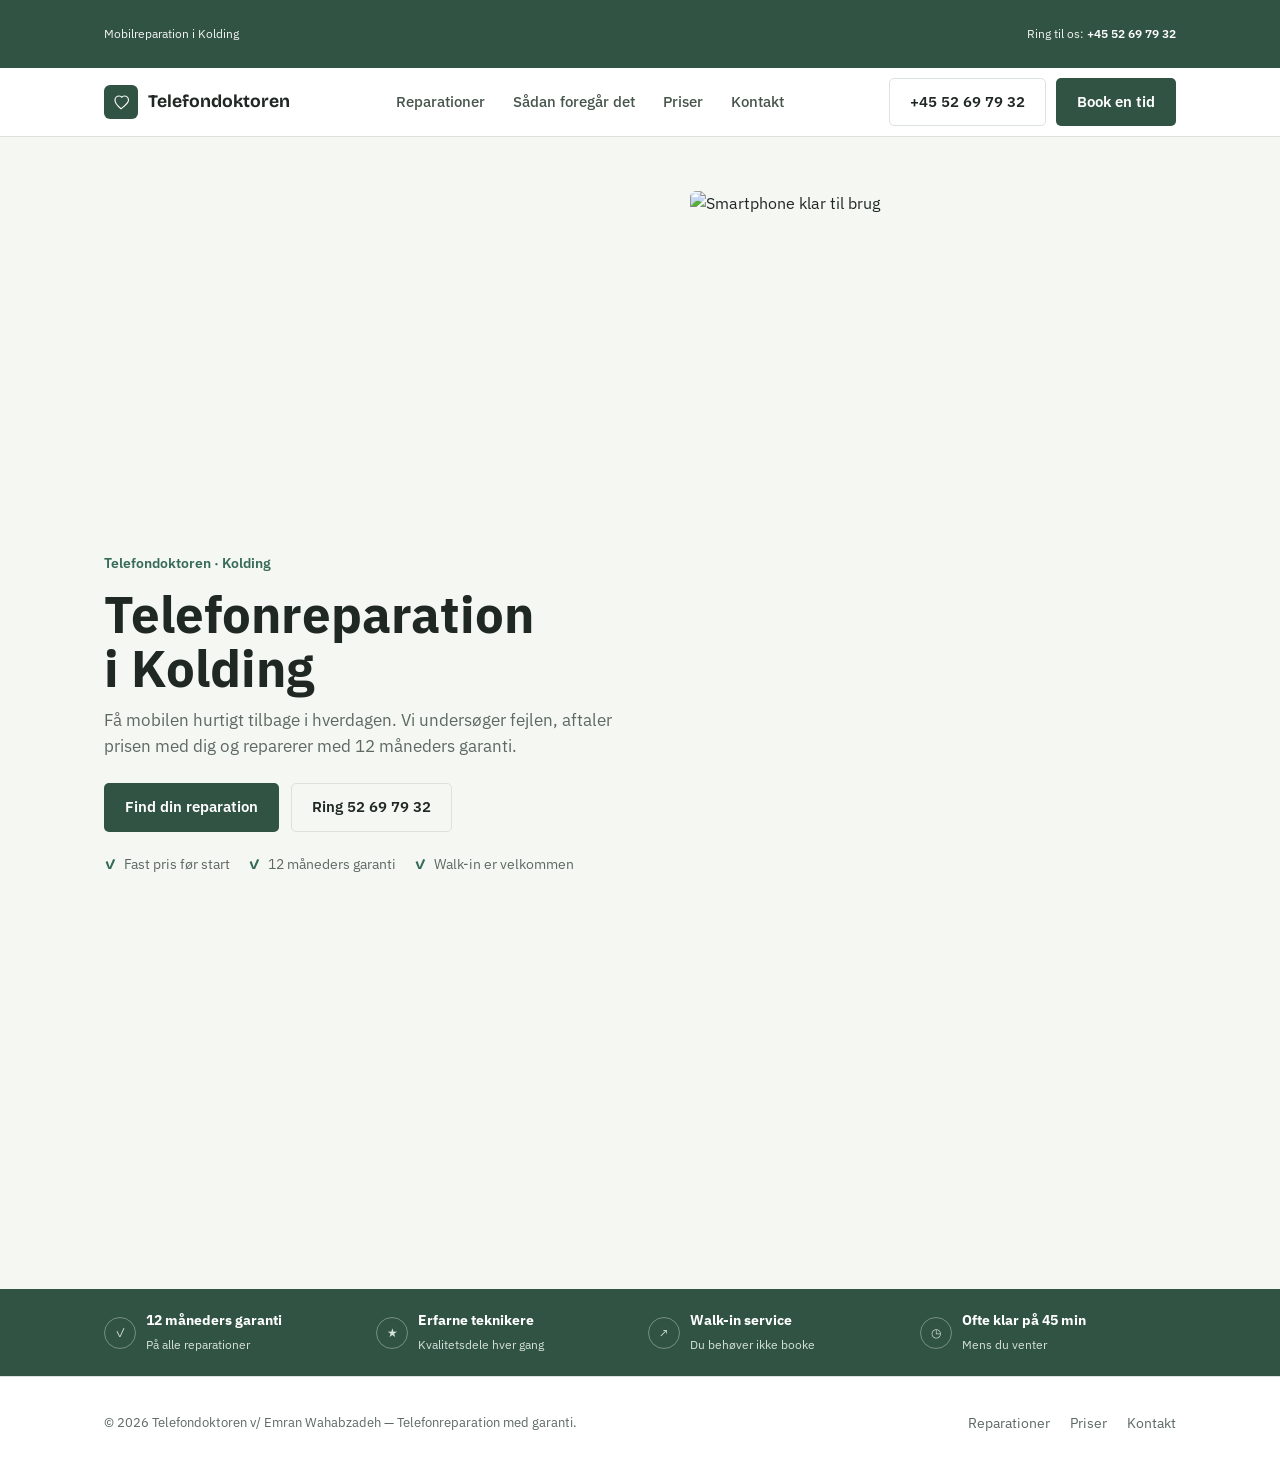
==== commit 0ce11bd6: "Ny ændring" ====
--- a/index.html
+++ b/index.html
@@ -708,39 +708,76 @@
     .section-head h2{ font-size:1.7rem; }
   }
   @media (max-width:520px){ .header-actions .btn-primary{ display:none; } }
+  .home-page #diagnose,
+  .home-page #proces,
+  .home-page #priser,
+  .home-page #faq,
+  .home-page #kontakt,
+  .home-page .pulse-divider,
+  .home-page .brand-options,
+  .home-page #brandResults{ display:none !important; }
+  .home-page .hero{ padding-block:54px; }
+  .home-page .hero .wrap{ display:grid; grid-template-columns:minmax(0,1.05fr) minmax(300px,.95fr); gap:48px; align-items:center; }
+  .home-page .brand-hero .wrap > div{ max-width:none; }
+  .home-page .brand-hero h1{ max-width:620px; font-size:clamp(2.5rem,4vw,4rem); }
+  .home-page .hero-cta{ justify-content:flex-start; margin-top:24px; }
+  .home-page .hero-cta .btn-ghost:not(.phone-cta){ display:none; }
+  .home-page .home-visual{ margin:0; }
+  .home-page .home-visual img{ display:block; width:100%; aspect-ratio:1.15; object-fit:cover; border-radius:6px; }
+  .home-page .proof-points{ display:flex; flex-wrap:wrap; gap:8px 18px; margin-top:22px; color:var(--ink-soft); font-size:.88rem; }
+  .home-page .proof-points span::before{ content:"✓"; margin-right:7px; color:var(--mint); font-weight:700; }
+  .home-page .trust-strip{ background:#315344; color:#fff; padding-block:20px; }
+  .home-page .trust-strip .wrap{ display:grid; grid-template-columns:repeat(4,1fr); gap:16px; }
+  .home-page .trust-item{ display:flex; align-items:center; gap:10px; }
+  .home-page .trust-item strong{ display:block; font-size:.9rem; }
+  .home-page .trust-item span{ color:#d6e2da; font-size:.78rem; }
+  .home-page .trust-icon{ display:grid; place-items:center; width:32px; height:32px; border:1px solid #769083; border-radius:50%; flex:none; }
+  @media (max-width:800px){
+    .home-page .hero .wrap{ grid-template-columns:1fr; gap:28px; }
+    .home-page .home-visual{ order:0; }
+    .home-page .home-visual img{ max-height:320px; aspect-ratio:1.7; }
+    .home-page .trust-strip .wrap{ grid-template-columns:repeat(2,1fr); }
+  }
+  @media (max-width:520px){
+    .home-page .hero{ padding-block:28px; }
+    .home-page .hero .wrap{ gap:18px; }
+    .home-page .home-visual img{ aspect-ratio:1.4; }
+    .home-page .proof-points{ display:grid; gap:6px; }
+    .home-page .trust-strip .wrap{ gap:14px 10px; }
+  }
 </style>
 </head>
-<body>
+<body class="home-page">
 
 <header class="site-header">
   <div class="topbar"><div class="wrap"><span>Mobilreparation i Kolding</span><span>Ring til os: <a href="tel:+4552697932">+45 52 69 79 32</a></span></div></div>
   <div class="wrap">
-    <a href="#top" class="brand">
+    <a href="index.html" class="brand">
       <span class="brand-mark" aria-hidden="true">
         <svg width="18" height="18" viewBox="0 0 24 24" fill="none"><path d="M12 21c-4-3.2-8-7.1-8-11.2C4 6.6 6.5 4 9.6 4c1.6 0 2.9.8 3.4 1.8C13.5 4.8 14.8 4 16.4 4 19.5 4 22 6.6 22 9.8 22 13.9 16 17.8 12 21Z" stroke="currentColor" stroke-width="1.6" stroke-linejoin="round"/></svg>
       </span>
       Telefondoktoren
     </a>
     <nav class="primary-nav" aria-label="Hovedmenu">
-      <a href="#diagnose">Reparationer</a>
-      <a href="#proces">Sådan foregår det</a>
-      <a href="#priser">Priser</a>
-      <a href="#kontakt">Kontakt</a>
+      <a href="reparationer.html">Reparationer</a>
+      <a href="proces.html">Sådan foregår det</a>
+      <a href="priser.html">Priser</a>
+      <a href="kontakt.html">Kontakt</a>
     </nav>
     <div class="header-actions">
       <a href="tel:+4552697932" class="btn btn-ghost">+45 52 69 79 32</a>
-      <a href="#kontakt" class="btn btn-primary">Book en tid</a>
+      <a href="kontakt.html" class="btn btn-primary">Book en tid</a>
       <button class="menu-toggle" id="menuToggle" aria-expanded="false" aria-controls="mobileNav" aria-label="Åbn menu">
         <svg width="18" height="18" viewBox="0 0 24 24" fill="none"><path d="M3 6h18M3 12h18M3 18h18" stroke="currentColor" stroke-width="2" stroke-linecap="round"/></svg>
       </button>
     </div>
   </div>
   <div class="mobile-nav" id="mobileNav">
-    <a href="#diagnose">Reparationer</a>
-    <a href="#proces">Sådan foregår det</a>
-    <a href="#priser">Priser</a>
-    <a href="#kontakt">Kontakt</a>
-    <a href="#kontakt" class="btn btn-primary">Book en tid</a>
+    <a href="reparationer.html">Reparationer</a>
+    <a href="proces.html">Sådan foregår det</a>
+    <a href="priser.html">Priser</a>
+    <a href="kontakt.html">Kontakt</a>
+    <a href="kontakt.html" class="btn btn-primary">Book en tid</a>
   </div>
 </header>
 
@@ -749,8 +786,8 @@
     <div class="wrap">
       <div>
         <span class="eyebrow">Telefondoktoren · Kolding</span>
-        <h1>Få mobilen repareret i Kolding</h1>
-        <p class="lede">Vælg mærke og model, så finder du reparationer og vejledende priser.</p>
+        <h1>Telefonreparation i Kolding</h1>
+        <p class="lede">Få mobilen hurtigt tilbage i hverdagen. Vi undersøger fejlen, aftaler prisen med dig og reparerer med 12 måneders garanti.</p>
         <div class="brand-options" aria-label="Vælg mærke">
           <button class="brand-option" type="button" data-device="smartphone" data-brand="Apple"><img class="brand-logo" src="https://cdn.simpleicons.org/apple/202124" width="34" height="34" alt="" aria-hidden="true"><span class="brand-wordmark">Apple</span><small>iPhone</small></button>
           <button class="brand-option" type="button" data-device="smartphone" data-brand="Samsung"><img class="brand-logo" src="https://cdn.simpleicons.org/samsung/202124" width="34" height="34" alt="" aria-hidden="true"><span class="brand-wordmark">SAMSUNG</span><small>Galaxy</small></button>
@@ -787,10 +824,12 @@
           <p class="finder-message" id="finderMessage">Vi fandt ikke modellen. Vælg en enhedstype eller skriv den i bookingformularen.</p>
         </div>
         <div class="hero-cta">
-          <a href="#priser" class="btn btn-primary">Se priser</a>
-          <a href="tel:+4552697932" class="btn btn-ghost">Ring: +45 52 69 79 32</a>
-        </div>
+          <a href="reparationer.html" class="btn btn-primary">Find din reparation</a>
+          <a href="tel:+4552697932" class="btn btn-ghost phone-cta">Ring 52 69 79 32</a>
+        </div>
+        <div class="proof-points"><span>Fast pris før start</span><span>12 måneders garanti</span><span>Walk-in er velkommen</span></div>
       </div>
+      <figure class="home-visual"><img src="https://images.unsplash.com/photo-1511707171634-5f897ff02aa9?auto=format&amp;fit=crop&amp;w=1200&amp;q=85" alt="Smartphone klar til brug" width="1200" height="1044" fetchpriority="high"></figure>
     </div>
   </section>
 
@@ -1039,9 +1078,9 @@
   <div class="wrap">
     <span class="footer-note">© 2026 Telefondoktoren v/ Emran Wahabzadeh — Telefonreparation med garanti.</span>
     <div class="footer-links">
-      <a href="#diagnose">Diagnose</a>
-      <a href="#priser">Priser</a>
-      <a href="#kontakt">Kontakt</a>
+      <a href="reparationer.html">Reparationer</a>
+      <a href="priser.html">Priser</a>
+      <a href="kontakt.html">Kontakt</a>
     </div>
   </div>
 </footer>
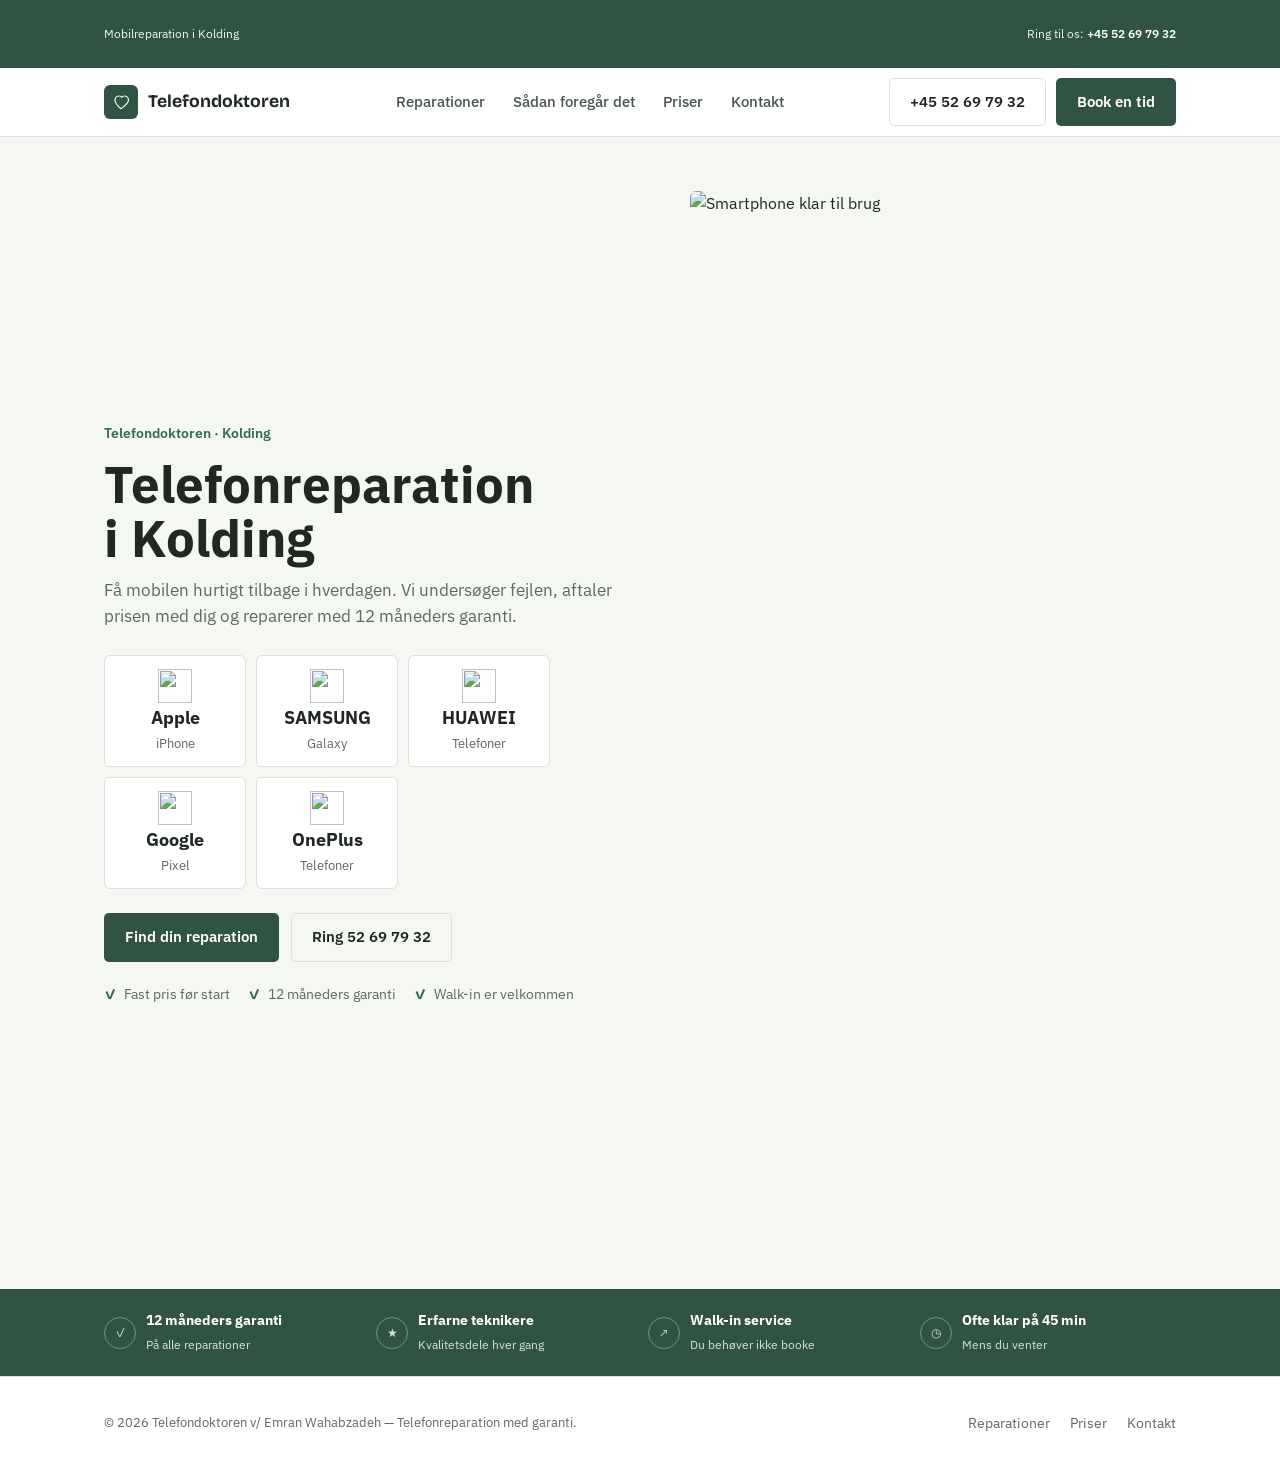
==== commit b07b0b74: "Ny ændring" ====
--- a/index.html
+++ b/index.html
@@ -713,9 +713,7 @@
   .home-page #priser,
   .home-page #faq,
   .home-page #kontakt,
-  .home-page .pulse-divider,
-  .home-page .brand-options,
-  .home-page #brandResults{ display:none !important; }
+  .home-page .pulse-divider{ display:none !important; }
   .home-page .hero{ padding-block:54px; }
   .home-page .hero .wrap{ display:grid; grid-template-columns:minmax(0,1.05fr) minmax(300px,.95fr); gap:48px; align-items:center; }
   .home-page .brand-hero .wrap > div{ max-width:none; }
